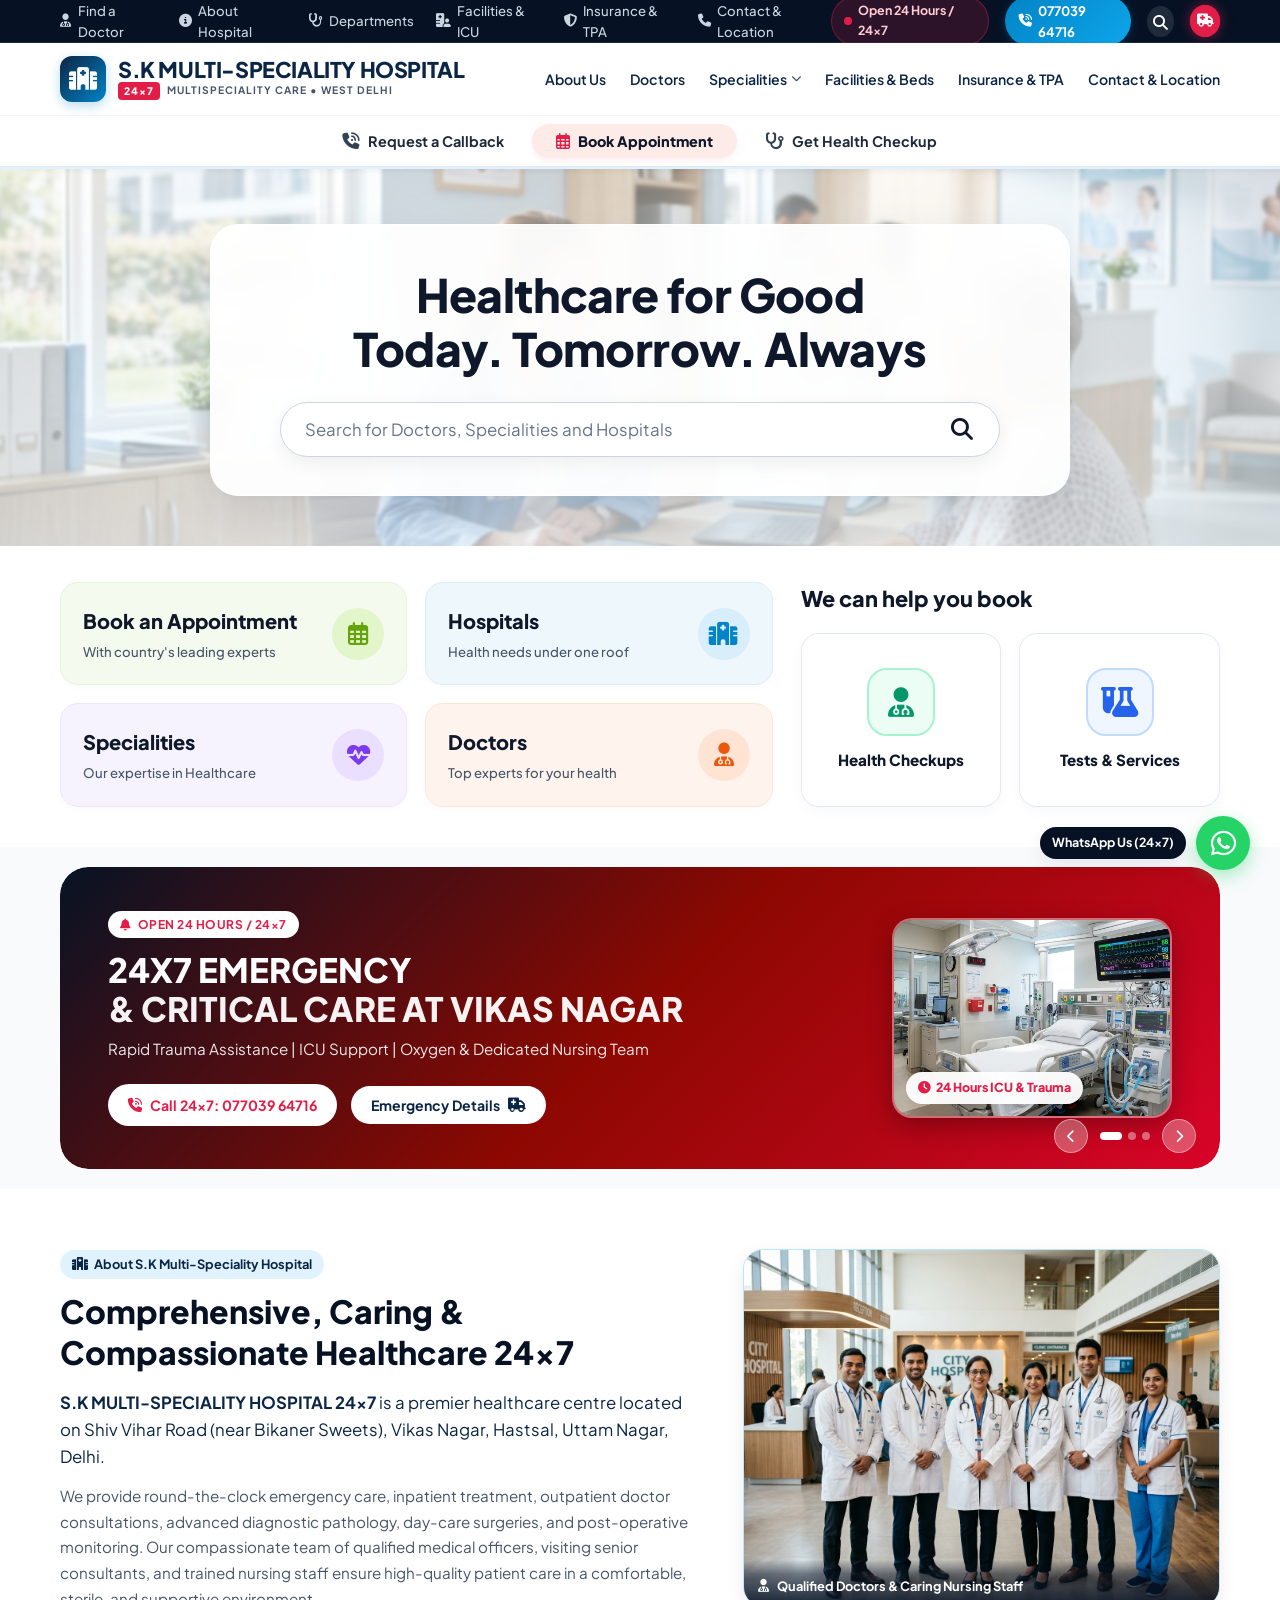
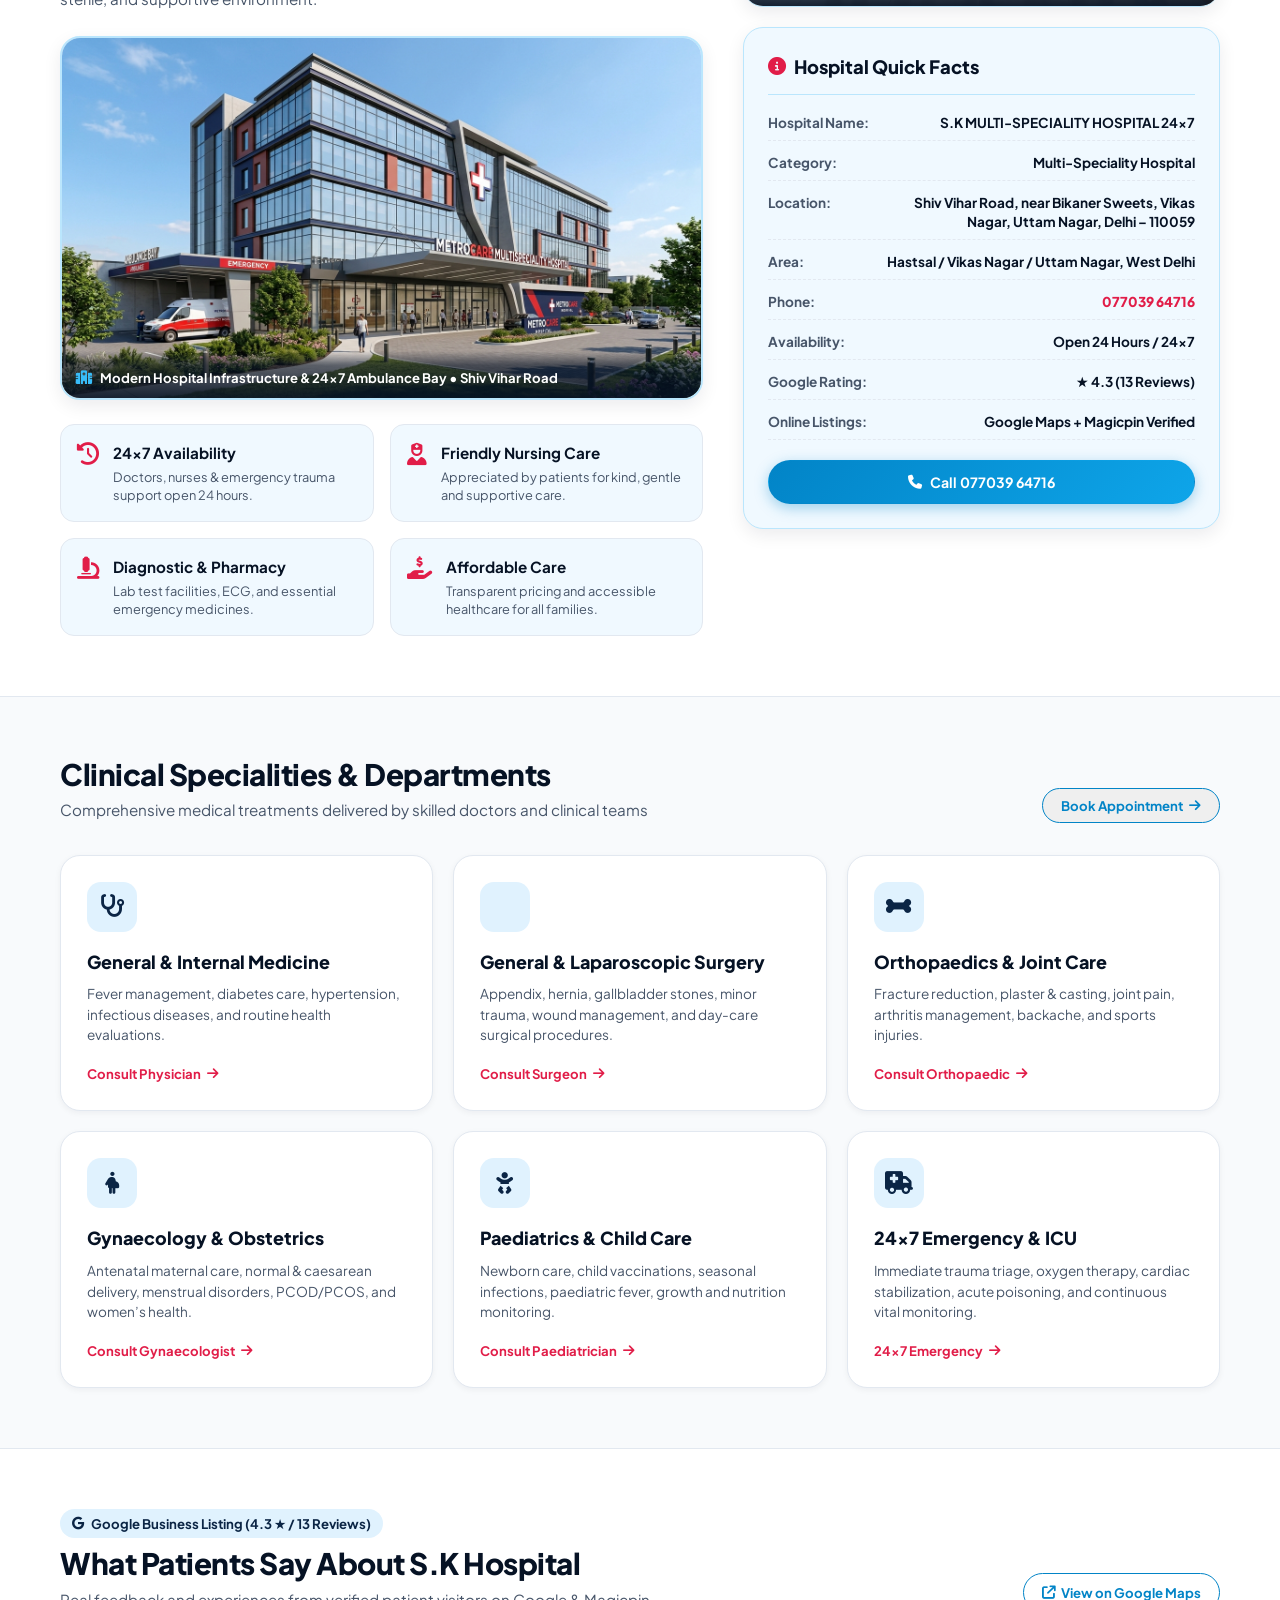
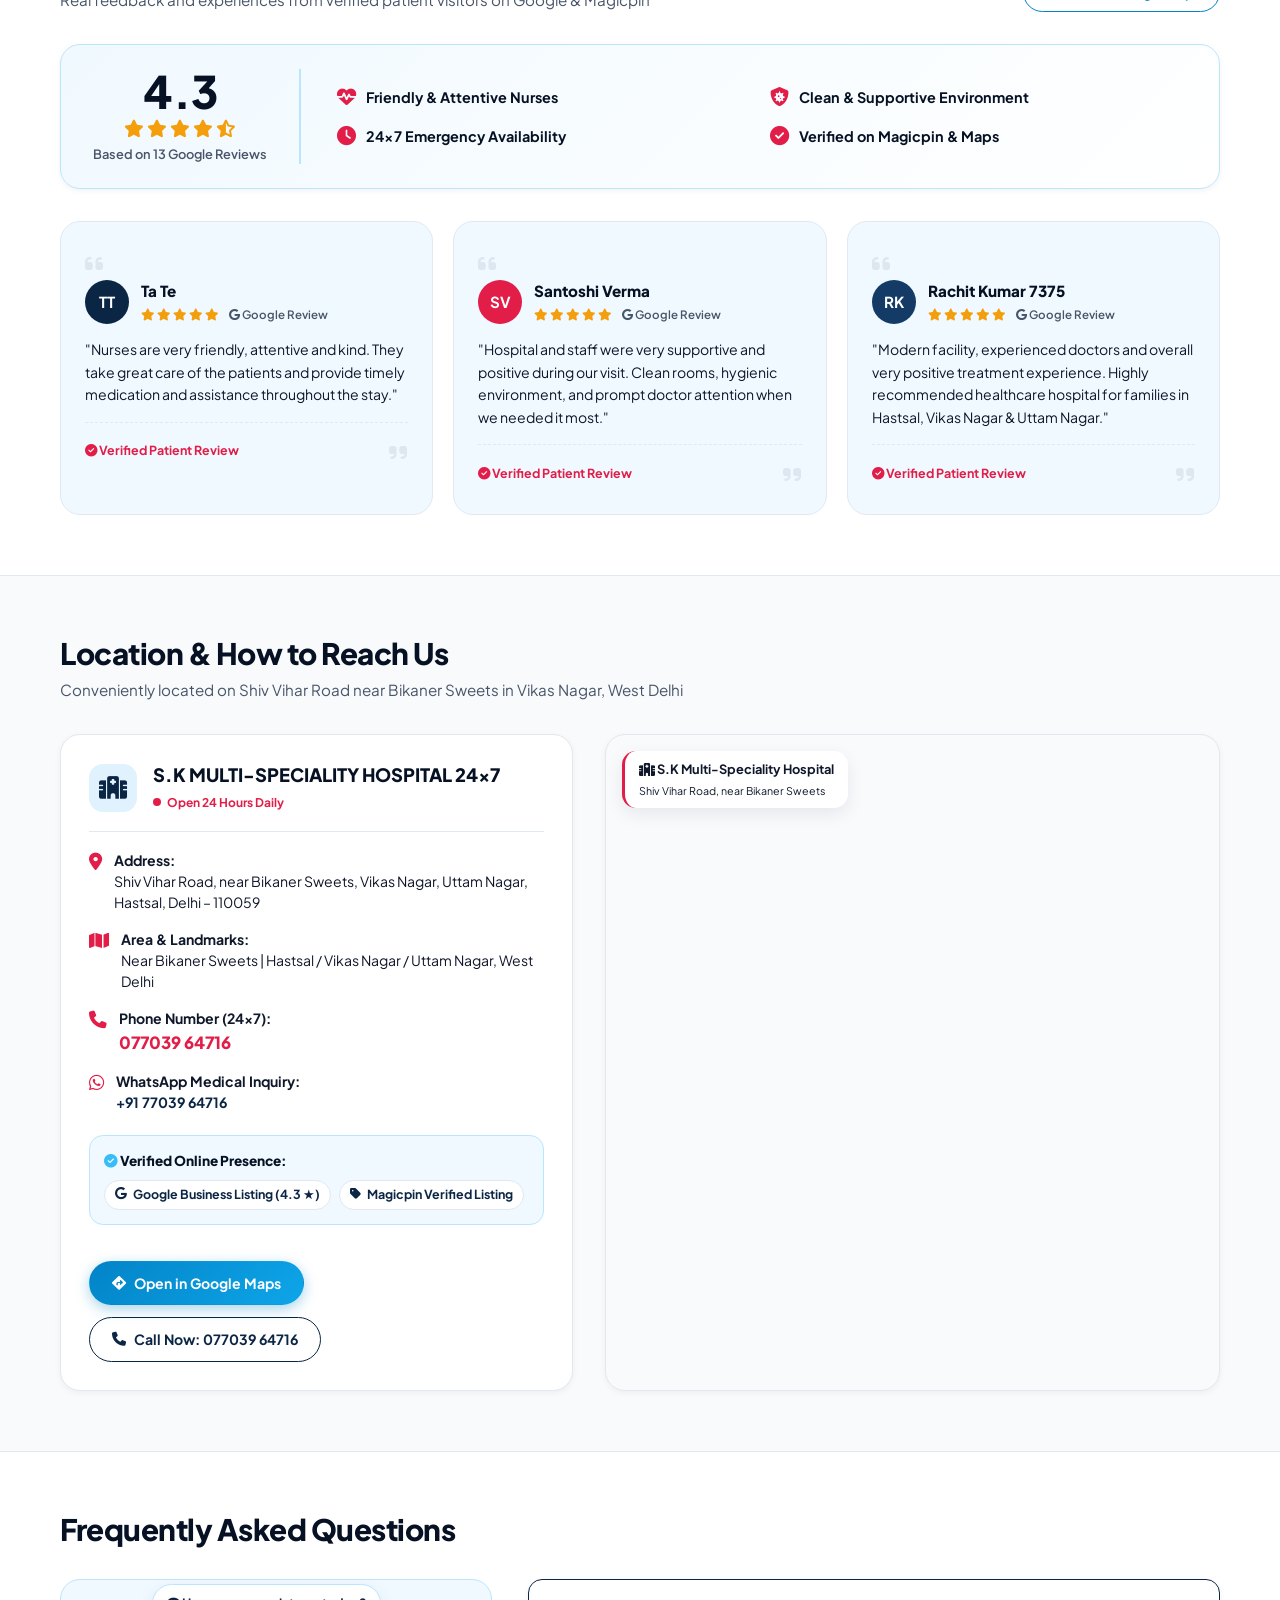
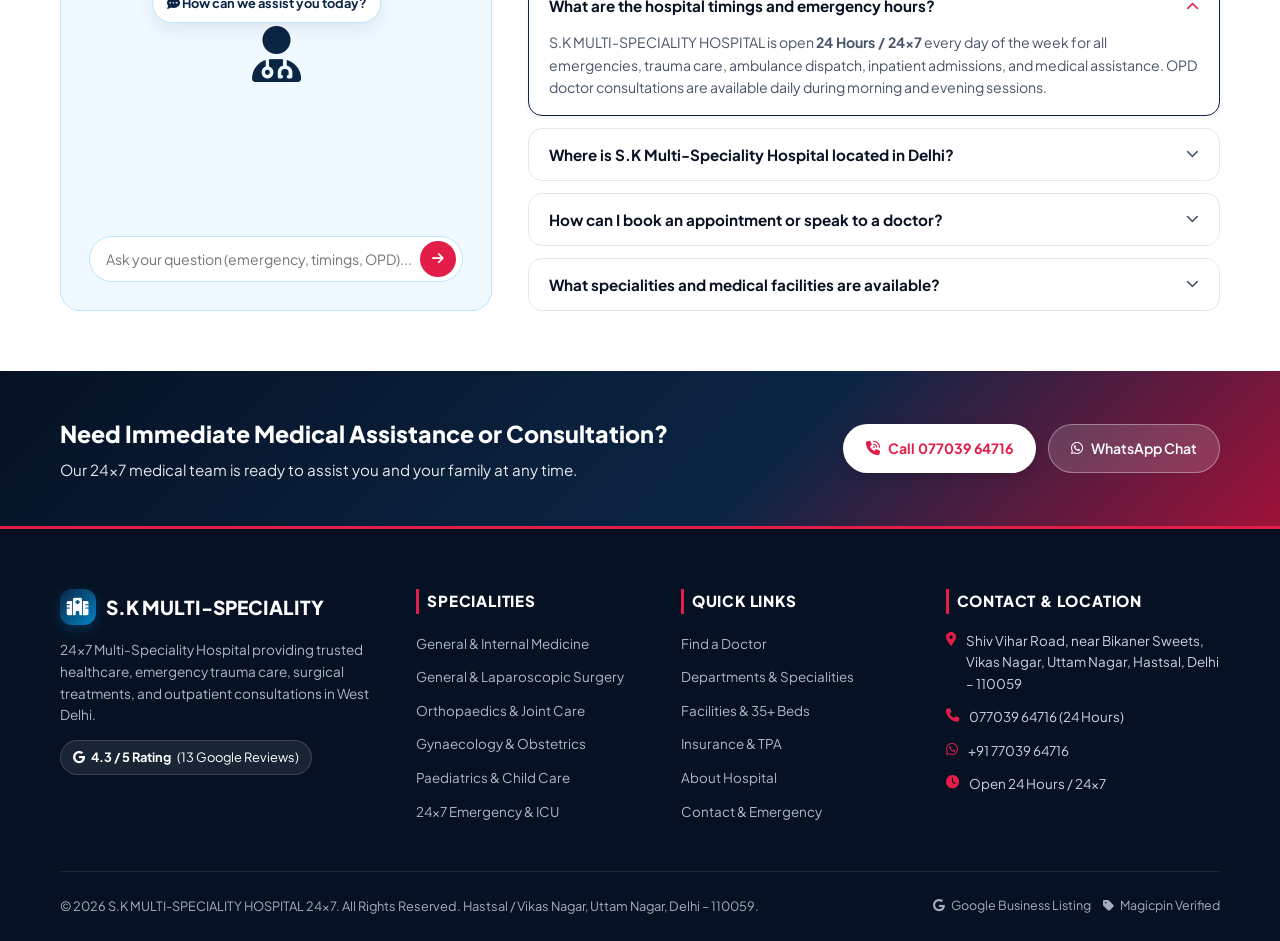
==== index.html @ 8e46a075 "update" ====
<!DOCTYPE html>
<html lang="en">
<head>
  <meta charset="UTF-8">
  <meta name="viewport" content="width=device-width, initial-scale=1.0">
  <title>S.K MULTI-SPECIALITY HOSPITAL 24×7 | Vikas Nagar, Uttam Nagar, Delhi</title>
  <meta name="description" content="S.K MULTI-SPECIALITY HOSPITAL 24×7 - Open 24 Hours. Shiv Vihar Road, near Bikaner Sweets, Vikas Nagar, Uttam Nagar, Hastsal, Delhi. Call 077039 64716 for 24x7 Emergency, ICU, OPD & Inpatient Care.">
  
  <!-- Google Fonts -->
  <link rel="preconnect" href="https://fonts.googleapis.com">
  <link rel="preconnect" href="https://fonts.gstatic.com" crossorigin>
  <link href="https://fonts.googleapis.com/css2?family=Plus+Jakarta+Sans:wght@400;500;600;700;800&family=Inter:wght@400;500;600;700&display=swap" rel="stylesheet">
  
  <!-- FontAwesome Icons -->
  <link rel="stylesheet" href="https://cdnjs.cloudflare.com/ajax/libs/font-awesome/6.5.1/css/all.min.css">
  
  <link rel="stylesheet" href="style.css">
</head>
<body>

  <!-- Top Utility Bar (Desktop) -->
  <div class="top-bar">
    <div class="container top-bar-inner">
      <div class="top-nav-links">
        <a href="doctors.html"><i class="fa-solid fa-user-doctor"></i> Find a Doctor</a>
        <a href="about.html"><i class="fa-solid fa-circle-info"></i> About Hospital</a>
        <a href="departments.html"><i class="fa-solid fa-stethoscope"></i> Departments</a>
        <a href="facilities.html"><i class="fa-solid fa-hospital-user"></i> Facilities & ICU</a>
        <a href="insurance-packages.html"><i class="fa-solid fa-shield-halved"></i> Insurance & TPA</a>
        <a href="contact.html"><i class="fa-solid fa-phone"></i> Contact & Location</a>
      </div>
      <div class="top-right-actions">
        <!-- 24x7 Status Indicator -->
        <div class="top-badge-247">
          <span class="pulse-dot"></span> Open 24 Hours / 24×7
        </div>

        <!-- Phone Direct -->
        <a href="tel:07703964716" class="top-phone-link">
          <i class="fa-solid fa-phone-volume"></i> 077039 64716
        </a>
        
        <!-- Search Trigger -->
        <button class="top-icon-btn" onclick="focusMainSearch()" aria-label="Search" title="Search doctors and services">
          <i class="fa-solid fa-magnifying-glass"></i>
        </button>
        
        <!-- Emergency SOS Icon Button -->
        <button class="emergency-sos-btn" onclick="openEmergencyModal()" title="24x7 Emergency Services">
          <i class="fa-solid fa-truck-medical"></i>
          <span class="sos-pulse"></span>
        </button>
      </div>
    </div>
  </div>

  <!-- Main Navigation Header -->
  <header class="main-header" id="mainHeader">
    <div class="container header-container">
      <!-- Brand Logo -->
      <a href="#" class="brand-logo">
        <div class="logo-symbol">
          <i class="fa-solid fa-hospital"></i>
        </div>
        <div class="logo-text">
          <span class="logo-name">S.K MULTI-SPECIALITY HOSPITAL</span>
          <span class="logo-sub"><span class="badge-247-inline">24×7</span> MULTISPECIALITY CARE • WEST DELHI</span>
        </div>
      </a>

      <!-- Mobile Header Quick Tools -->
      <div class="mobile-header-tools">
        <a href="tel:07703964716" class="mobile-call-btn" aria-label="Call Hospital">
          <i class="fa-solid fa-phone"></i>
        </a>
        <button class="mobile-sos-btn" onclick="openEmergencyModal()" aria-label="Emergency">
          <i class="fa-solid fa-truck-medical"></i>
        </button>
        <button class="hamburger-menu" id="hamburgerBtn" onclick="toggleMobileMenu()" aria-label="Toggle menu">
          <span></span>
          <span></span>
          <span></span>
        </button>
      </div>

      <!-- Desktop Nav Menu -->
      <nav class="desktop-nav" id="desktopNav">
        <ul class="nav-list">
          <li><a href="about.html">About Us</a></li>
          <li><a href="doctors.html">Doctors</a></li>
          <li class="has-dropdown">
            <a href="departments.html">Specialities <i class="fa-solid fa-chevron-down nav-arrow"></i></a>
            <div class="nav-dropdown mega-menu">
              <div class="mega-column">
                <h4>Core Medical Specialities</h4>
                <a href="departments.html#general-medicine"><i class="fa-solid fa-user-doctor text-navy"></i> General & Internal Medicine</a>
                <a href="departments.html#surgery"><i class="fa-solid fa-scalpel text-red"></i> General & Laparoscopic Surgery</a>
                <a href="departments.html#ortho"><i class="fa-solid fa-bone text-navy"></i> Orthopaedics & Trauma Care</a>
                <a href="departments.html#gynae"><i class="fa-solid fa-person-pregnant text-red"></i> Gynaecology & Obstetrics</a>
              </div>
              <div class="mega-column">
                <h4>Emergency & Hospital Care</h4>
                <a href="departments.html#emergency-icu"><i class="fa-solid fa-truck-medical text-red"></i> 24x7 Emergency & ICU Care</a>
                <a href="departments.html#paediatrics"><i class="fa-solid fa-baby text-navy"></i> Paediatrics & Child Care</a>
                <a href="facilities.html#diagnostics"><i class="fa-solid fa-microscope text-teal"></i> Pathology & Diagnostics</a>
                <a href="facilities.html#beds"><i class="fa-solid fa-hospital text-navy"></i> 35+ Inpatient Beds & OT</a>
              </div>
            </div>
          </li>
          <li><a href="facilities.html">Facilities & Beds</a></li>
          <li><a href="insurance-packages.html">Insurance & TPA</a></li>
          <li><a href="contact.html">Contact & Location</a></li>
        </ul>
      </nav>
    </div>

    <!-- Fortis-style Clean Header Action Sub-Strip -->
    <div class="fortis-action-substrip">
      <div class="container fortis-substrip-inner">
        <button class="substrip-action-link" onclick="openCallbackModal()">
          <i class="fa-solid fa-phone-volume"></i> Request a Callback
        </button>
        <button class="substrip-pill-btn" onclick="openBookingModal()">
          <i class="fa-regular fa-calendar-days"></i> Book Appointment
        </button>
        <button class="substrip-action-link" onclick="openHealthCheckModal()">
          <i class="fa-solid fa-stethoscope"></i> Get Health Checkup
        </button>
      </div>
    </div>
  </header>

  <!-- Mobile Drawer Menu -->
  <div class="mobile-drawer" id="mobileDrawer">
    <div class="mobile-drawer-header">
      <div class="drawer-logo">
        <span class="logo-name">S.K MULTI-SPECIALITY</span>
        <span class="badge-247-inline">24×7</span>
      </div>
      <button class="close-drawer-btn" onclick="toggleMobileMenu()">&times;</button>
    </div>
    <div class="mobile-drawer-body">
      <div class="drawer-actions">
        <a href="tel:07703964716" class="btn btn-emergency-red btn-block">
          <i class="fa-solid fa-phone-volume"></i> Emergency: 077039 64716
        </a>
        <button class="btn btn-navy btn-block" onclick="openBookingModal(); toggleMobileMenu();">
          <i class="fa-regular fa-calendar-check"></i> Book Doctor Appointment
        </button>
      </div>

      <div class="mobile-verified-strip">
        <span class="m-badge-g"><i class="fa-brands fa-google text-red"></i> 4.3/5 Rating (13 Reviews)</span>
        <span class="m-badge-mp"><i class="fa-solid fa-circle-check text-red"></i> Magicpin Verified</span>
      </div>

      <ul class="mobile-nav-list">
        <li><a href="about.html" onclick="toggleMobileMenu()"><i class="fa-solid fa-hospital text-navy"></i> About S.K Hospital</a></li>
        <li><a href="doctors.html" onclick="toggleMobileMenu()"><i class="fa-solid fa-user-doctor text-teal"></i> Specialist Doctors</a></li>
        <li><a href="departments.html" onclick="toggleMobileMenu()"><i class="fa-solid fa-stethoscope text-red"></i> Specialities & Treatments</a></li>
        <li><a href="facilities.html" onclick="toggleMobileMenu()"><i class="fa-solid fa-hospital-user text-navy"></i> Facilities, ICU & Beds</a></li>
        <li><a href="insurance-packages.html" onclick="toggleMobileMenu()"><i class="fa-solid fa-shield-halved text-teal"></i> Insurance & TPA</a></li>
        <li><a href="contact.html" onclick="toggleMobileMenu()"><i class="fa-solid fa-location-dot text-red"></i> Contact & Location</a></li>
      </ul>
      <div class="drawer-address-footer">
        <p><i class="fa-solid fa-location-dot text-red"></i> Shiv Vihar Road, near Bikaner Sweets, Vikas Nagar, Uttam Nagar, Hastsal, Delhi – 110059</p>
      </div>
    </div>
  </div>

  <main>
    <!-- Fortis-style Clean Hero Section -->
    <section class="fortis-clean-hero">
      <div class="fortis-hero-bg-media"></div>
      <div class="container fortis-hero-wrapper">
        <div class="fortis-hero-box">
          <h1 class="fortis-hero-title">
            Healthcare for Good<br>Today. Tomorrow. Always
          </h1>

          <!-- Clean Rounded Search Bar -->
          <div class="fortis-search-container" id="heroSearchWrapper">
            <div class="fortis-search-bar">
              <input 
                type="text" 
                id="mainSearchInput" 
                placeholder="Search for Doctors, Specialities and Hospitals" 
                autocomplete="off"
                oninput="handleSearchInput(this.value)"
                onfocus="showSearchSuggestions()"
              >
              <button class="clear-search-btn" id="clearSearchBtn" onclick="clearSearch()" style="display:none;">&times;</button>
              <button class="fortis-search-icon-btn" onclick="executeSearch()" aria-label="Search">
                <i class="fa-solid fa-magnifying-glass"></i>
              </button>
            </div>

            <!-- Autocomplete / Search Results Dropdown -->
            <div class="search-dropdown-results" id="searchResultsDropdown">
              <div class="search-category-pills">
                <span class="cat-pill active" onclick="filterSearchCategory('all')">All</span>
                <span class="cat-pill" onclick="filterSearchCategory('speciality')">Specialities</span>
                <span class="cat-pill" onclick="filterSearchCategory('doctor')">Doctors</span>
                <span class="cat-pill" onclick="filterSearchCategory('service')">24x7 Services</span>
              </div>
              <div class="search-results-list" id="searchResultsList"></div>
            </div>
          </div>
        </div>
      </div>
    </section>

    <!-- Fortis-style Quick Service Cards Hub -->
    <section class="fortis-services-hub" id="servicesHub">
      <div class="container">
        <div class="fortis-hub-main-grid">
          
          <!-- Left: 4 Pastel Colored Cards (2x2 Grid) -->
          <div class="fortis-pastel-cards-grid">
            
            <!-- 1. Book an Appointment (Lime/Green Pastel) -->
            <div class="f-pastel-card card-pastel-green" onclick="openBookingModal()">
              <div class="f-card-content">
                <h3>Book an Appointment</h3>
                <p>With country's leading experts</p>
              </div>
              <div class="f-card-icon-badge badge-lime">
                <i class="fa-regular fa-calendar-days"></i>
              </div>
            </div>

            <!-- 2. Hospitals (Soft Blue Pastel) -->
            <div class="f-pastel-card card-pastel-blue" onclick="scrollToSection('location-section')">
              <div class="f-card-content">
                <h3>Hospitals</h3>
                <p>Health needs under one roof</p>
              </div>
              <div class="f-card-icon-badge badge-blue">
                <i class="fa-solid fa-hospital"></i>
              </div>
            </div>

            <!-- 3. Specialities (Lavender Pastel) -->
            <div class="f-pastel-card card-pastel-purple" onclick="scrollToSection('specialities')">
              <div class="f-card-content">
                <h3>Specialities</h3>
                <p>Our expertise in Healthcare</p>
              </div>
              <div class="f-card-icon-badge badge-purple">
                <i class="fa-solid fa-heart-pulse"></i>
              </div>
            </div>

            <!-- 4. Doctors (Soft Peach Pastel) -->
            <div class="f-pastel-card card-pastel-peach" onclick="window.location.href='doctors.html'">
              <div class="f-card-content">
                <h3>Doctors</h3>
                <p>Top experts for your health</p>
              </div>
              <div class="f-card-icon-badge badge-peach">
                <i class="fa-solid fa-user-doctor"></i>
              </div>
            </div>

          </div>

          <!-- Right: "We can help you book" Box -->
          <div class="fortis-help-book-container">
            <h3 class="help-book-heading">We can help you book</h3>
            <div class="help-book-cards-grid">
              
              <!-- Card 1: Health Checkups -->
              <div class="white-action-card" onclick="openHealthCheckModal()">
                <div class="w-card-illus-box">
                  <div class="illus-icon-round doc-illus-icon">
                    <i class="fa-solid fa-user-doctor"></i>
                  </div>
                </div>
                <h4>Health Checkups</h4>
              </div>

              <!-- Card 2: Tests & Services -->
              <div class="white-action-card" onclick="openTestBookingModal()">
                <div class="w-card-illus-box">
                  <div class="illus-icon-round lab-illus-icon">
                    <i class="fa-solid fa-flask-vial"></i>
                  </div>
                </div>
                <h4>Tests & Services</h4>
              </div>

            </div>
          </div>

        </div>
      </div>
    </section>

    <!-- Promotional Emergency & Speciality Carousel -->
    <section class="promo-carousel-section">
      <div class="container">
        <div class="carousel-container" id="promoCarousel">
          <div class="carousel-track" id="promoTrack">
            
            <!-- Banner 1: 24x7 Emergency Care -->
            <div class="carousel-slide promo-slide slide-emergency">
              <div class="slide-content">
                <div class="slide-tag emergency-tag"><i class="fa-solid fa-bell"></i> OPEN 24 HOURS / 24×7</div>
                <h2 class="slide-title">24X7 EMERGENCY<br><span>& CRITICAL CARE AT VIKAS NAGAR</span></h2>
                <p class="slide-sub">Rapid Trauma Assistance | ICU Support | Oxygen & Dedicated Nursing Team</p>
                <div class="slide-cta">
                  <a href="tel:07703964716" class="slide-btn btn-red-emergency">
                    <i class="fa-solid fa-phone-volume"></i> Call 24x7: 077039 64716
                  </a>
                  <button class="slide-btn btn-white" onclick="openEmergencyModal()">
                    Emergency Details <i class="fa-solid fa-truck-medical"></i>
                  </button>
                </div>
              </div>
              <div class="slide-visual emergency-visual has-image">
                <img src="images/emergency_icu.jpg" alt="24x7 Critical Care ICU & Emergency at S.K Multi-Speciality Hospital" class="slide-feature-img" loading="lazy">
                <div class="ambulance-badge"><i class="fa-solid fa-clock"></i> 24 Hours ICU & Trauma</div>
              </div>
            </div>

            <!-- Banner 2: Multi-Speciality OPD & Inpatient -->
            <div class="carousel-slide promo-slide slide-lung">
              <div class="slide-content">
                <div class="slide-tag"><i class="fa-solid fa-stethoscope"></i> MULTI-SPECIALITY OPD</div>
                <h2 class="slide-title">EXPERT DOCTOR<br><span>CONSULTATIONS & TREATMENT</span></h2>
                <p class="slide-sub">General Medicine | Orthopaedics | Laparoscopic Surgery | Gynaecology & Child Care</p>
                <div class="slide-cta">
                  <button class="slide-btn btn-white" onclick="openBookingModal()">
                    <i class="fa-regular fa-calendar-check"></i> Book Consultation
                  </button>
                  <a href="https://wa.me/917703964716?text=Hello%20SK%20Multi-Speciality%20Hospital,%20I%20would%20like%20to%20inquire%20about%20OPD%20timings." target="_blank" class="slide-btn btn-transp">
                    <i class="fa-brands fa-whatsapp"></i> Chat on WhatsApp
                  </a>
                </div>
              </div>
              <div class="slide-visual lung-visual">
                <div class="visual-badge"><i class="fa-solid fa-user-doctor"></i> Experienced Specialists</div>
              </div>
            </div>

            <!-- Banner 3: Convenient Location in Uttam Nagar / Hastsal -->
            <div class="carousel-slide promo-slide slide-ortho">
              <div class="slide-content">
                <div class="slide-tag"><i class="fa-solid fa-location-dot"></i> PRIME LOCATION</div>
                <h2 class="slide-title">EASY ACCESS ON<br><span>SHIV VIHAR ROAD, VIKAS NAGAR</span></h2>
                <p class="slide-sub">Located near Bikaner Sweets, serving Hastsal, Vikas Nagar & Uttam Nagar community.</p>
                <div class="slide-cta">
                  <button class="slide-btn btn-white" onclick="scrollToSection('location-section')">
                    <i class="fa-solid fa-diamond-turn-right"></i> View Map & Directions
                  </button>
                  <a href="tel:07703964716" class="slide-btn btn-transp">
                    <i class="fa-solid fa-phone"></i> Call 077039 64716
                  </a>
                </div>
              </div>
              <div class="slide-visual ortho-visual">
                <div class="visual-badge"><i class="fa-solid fa-shield-halved"></i> West Delhi Healthcare</div>
              </div>
            </div>

          </div>

          <!-- Carousel Controls -->
          <div class="carousel-nav-buttons">
            <button class="c-prev" onclick="prevSlide('promoTrack')" aria-label="Previous banner"><i class="fa-solid fa-chevron-left"></i></button>
            <div class="c-dots" id="promoDots"></div>
            <button class="c-next" onclick="nextSlide('promoTrack')" aria-label="Next banner"><i class="fa-solid fa-chevron-right"></i></button>
          </div>
        </div>
      </div>
    </section>

    <!-- About Hospital Section -->
    <section class="about-hospital-section" id="about-us">
      <div class="container">
        <div class="about-grid">
          <div class="about-text-col">
            <div class="section-tag"><i class="fa-solid fa-hospital text-red"></i> About S.K Multi-Speciality Hospital</div>
            <h2 class="about-heading">Comprehensive, Caring & Compassionate Healthcare 24×7</h2>
            <p class="about-lead">
              <strong>S.K MULTI-SPECIALITY HOSPITAL 24×7</strong> is a premier healthcare centre located on Shiv Vihar Road (near Bikaner Sweets), Vikas Nagar, Hastsal, Uttam Nagar, Delhi.
            </p>
            <p class="about-desc">
              We provide round-the-clock emergency care, inpatient treatment, outpatient doctor consultations, advanced diagnostic pathology, day-care surgeries, and post-operative monitoring. Our compassionate team of qualified medical officers, visiting senior consultants, and trained nursing staff ensure high-quality patient care in a comfortable, sterile, and supportive environment.
            </p>

            <!-- Building Infrastructure Card -->
            <div class="about-infrastructure-card">
              <div class="about-building-img-wrap">
                <img src="images/hero_hospital.jpg" alt="S.K Multi-Speciality Hospital Infrastructure & Emergency Bay" class="about-building-img" loading="lazy">
                <div class="infrastructure-badge">
                  <i class="fa-solid fa-hospital text-teal"></i>
                  <span>Modern Hospital Infrastructure & 24x7 Ambulance Bay • Shiv Vihar Road</span>
                </div>
              </div>
            </div>

            <div class="about-highlights-grid">
              <div class="highlight-item">
                <i class="fa-solid fa-clock-rotate-left"></i>
                <div>
                  <h4>24×7 Availability</h4>
                  <p>Doctors, nurses & emergency trauma support open 24 hours.</p>
                </div>
              </div>
              <div class="highlight-item">
                <i class="fa-solid fa-user-nurse"></i>
                <div>
                  <h4>Friendly Nursing Care</h4>
                  <p>Appreciated by patients for kind, gentle and supportive care.</p>
                </div>
              </div>
              <div class="highlight-item">
                <i class="fa-solid fa-microscope"></i>
                <div>
                  <h4>Diagnostic & Pharmacy</h4>
                  <p>Lab test facilities, ECG, and essential emergency medicines.</p>
                </div>
              </div>
              <div class="highlight-item">
                <i class="fa-solid fa-hand-holding-dollar"></i>
                <div>
                  <h4>Affordable Care</h4>
                  <p>Transparent pricing and accessible healthcare for all families.</p>
                </div>
              </div>
            </div>
          </div>

          <div class="about-sidebar-card">
            <!-- Doctor Team Photo Card -->
            <div class="about-doctor-card">
              <div class="about-doctor-img-wrap">
                <img src="images/doctor_team.jpg" alt="Expert Medical Team and Doctors at S.K Multi-Speciality Hospital" class="about-team-photo" loading="lazy">
                <div class="doctor-photo-badge">
                  <i class="fa-solid fa-user-doctor text-red"></i>
                  <span>Qualified Doctors & Caring Nursing Staff</span>
                </div>
              </div>
            </div>

            <div class="quick-overview-box">
              <h3><i class="fa-solid fa-circle-info"></i> Hospital Quick Facts</h3>
              <ul class="fact-list">
                <li>
                  <span class="fact-label">Hospital Name:</span>
                  <span class="fact-value">S.K MULTI-SPECIALITY HOSPITAL 24×7</span>
                </li>
                <li>
                  <span class="fact-label">Category:</span>
                  <span class="fact-value">Multi-Speciality Hospital</span>
                </li>
                <li>
                  <span class="fact-label">Location:</span>
                  <span class="fact-value">Shiv Vihar Road, near Bikaner Sweets, Vikas Nagar, Uttam Nagar, Delhi – 110059</span>
                </li>
                <li>
                  <span class="fact-label">Area:</span>
                  <span class="fact-value">Hastsal / Vikas Nagar / Uttam Nagar, West Delhi</span>
                </li>
                <li>
                  <span class="fact-label">Phone:</span>
                  <span class="fact-value"><a href="tel:07703964716">077039 64716</a></span>
                </li>
                <li>
                  <span class="fact-label">Availability:</span>
                  <span class="fact-value text-red font-bold">Open 24 Hours / 24×7</span>
                </li>
                <li>
                  <span class="fact-label">Google Rating:</span>
                  <span class="fact-value"><span class="star-gold">★ 4.3</span> (13 Reviews)</span>
                </li>
                <li>
                  <span class="fact-label">Online Listings:</span>
                  <span class="fact-value">Google Maps + Magicpin Verified</span>
                </li>
              </ul>
              <div class="card-action-btn-wrap">
                <a href="tel:07703964716" class="btn btn-primary btn-block">
                  <i class="fa-solid fa-phone"></i> Call 077039 64716
                </a>
              </div>
            </div>
          </div>
        </div>
      </div>
    </section>

    <!-- Multi-Specialities Overview Section -->
    <section class="specialities-overview-section" id="specialities">
      <div class="container">
        <div class="section-header">
          <div class="sec-title-wrap">
            <h2 class="section-title">Clinical Specialities & Departments</h2>
            <p class="section-subtitle">Comprehensive medical treatments delivered by skilled doctors and clinical teams</p>
          </div>
          <button class="btn-outline-pill" onclick="openBookingModal()">Book Appointment <i class="fa-solid fa-arrow-right"></i></button>
        </div>

        <div class="centres-grid">
          <!-- General Medicine -->
          <div class="centre-card" onclick="openBookingModal('General Medicine')">
            <div class="centre-icon"><i class="fa-solid fa-stethoscope"></i></div>
            <h3>General & Internal Medicine</h3>
            <p>Fever management, diabetes care, hypertension, infectious diseases, and routine health evaluations.</p>
            <span class="learn-link">Consult Physician <i class="fa-solid fa-arrow-right"></i></span>
          </div>

          <!-- General & Laparoscopic Surgery -->
          <div class="centre-card" onclick="openBookingModal('General Surgery')">
            <div class="centre-icon"><i class="fa-solid fa-scalpel"></i></div>
            <h3>General & Laparoscopic Surgery</h3>
            <p>Appendix, hernia, gallbladder stones, minor trauma, wound management, and day-care surgical procedures.</p>
            <span class="learn-link">Consult Surgeon <i class="fa-solid fa-arrow-right"></i></span>
          </div>

          <!-- Orthopaedics & Fracture Care -->
          <div class="centre-card" onclick="openBookingModal('Orthopaedics')">
            <div class="centre-icon"><i class="fa-solid fa-bone"></i></div>
            <h3>Orthopaedics & Joint Care</h3>
            <p>Fracture reduction, plaster & casting, joint pain, arthritis management, backache, and sports injuries.</p>
            <span class="learn-link">Consult Orthopaedic <i class="fa-solid fa-arrow-right"></i></span>
          </div>

          <!-- Gynaecology & Obstetrics -->
          <div class="centre-card" onclick="openBookingModal('Gynaecology')">
            <div class="centre-icon"><i class="fa-solid fa-person-pregnant"></i></div>
            <h3>Gynaecology & Obstetrics</h3>
            <p>Antenatal maternal care, normal & caesarean delivery, menstrual disorders, PCOD/PCOS, and women’s health.</p>
            <span class="learn-link">Consult Gynaecologist <i class="fa-solid fa-arrow-right"></i></span>
          </div>

          <!-- Paediatrics & Child Health -->
          <div class="centre-card" onclick="openBookingModal('Paediatrics')">
            <div class="centre-icon"><i class="fa-solid fa-baby"></i></div>
            <h3>Paediatrics & Child Care</h3>
            <p>Newborn care, child vaccinations, seasonal infections, paediatric fever, growth and nutrition monitoring.</p>
            <span class="learn-link">Consult Paediatrician <i class="fa-solid fa-arrow-right"></i></span>
          </div>

          <!-- 24x7 Emergency & Critical Care -->
          <div class="centre-card" onclick="openEmergencyModal()">
            <div class="centre-icon"><i class="fa-solid fa-truck-medical text-red"></i></div>
            <h3>24×7 Emergency & ICU</h3>
            <p>Immediate trauma triage, oxygen therapy, cardiac stabilization, acute poisoning, and continuous vital monitoring.</p>
            <span class="learn-link text-red">24x7 Emergency <i class="fa-solid fa-arrow-right"></i></span>
          </div>
        </div>
      </div>
    </section>

    <!-- Verified Patient Reviews (Google & Magicpin) Section -->
    <section class="patient-stories-section" id="google-reviews">
      <div class="container">
        <div class="section-header">
          <div class="sec-title-wrap">
            <div class="google-badge-pill">
              <i class="fa-brands fa-google text-red"></i> Google Business Listing (4.3 ★ / 13 Reviews)
            </div>
            <h2 class="section-title">What Patients Say About S.K Hospital</h2>
            <p class="section-subtitle">Real feedback and experiences from verified patient visitors on Google & Magicpin</p>
          </div>
          <a href="https://maps.google.com" target="_blank" class="btn-outline-pill">
            <i class="fa-solid fa-arrow-up-right-from-square"></i> View on Google Maps
          </a>
        </div>

        <!-- Rating Summary Box -->
        <div class="google-rating-card">
          <div class="rating-large-score">
            <span class="score-number">4.3</span>
            <div class="score-stars">
              <i class="fa-solid fa-star"></i>
              <i class="fa-solid fa-star"></i>
              <i class="fa-solid fa-star"></i>
              <i class="fa-solid fa-star"></i>
              <i class="fa-solid fa-star-half-stroke"></i>
            </div>
            <span class="score-total">Based on 13 Google Reviews</span>
          </div>
          <div class="rating-features">
            <div class="rf-item">
              <i class="fa-solid fa-heart-pulse"></i>
              <span>Friendly & Attentive Nurses</span>
            </div>
            <div class="rf-item">
              <i class="fa-solid fa-shield-virus"></i>
              <span>Clean & Supportive Environment</span>
            </div>
            <div class="rf-item">
              <i class="fa-solid fa-clock"></i>
              <span>24×7 Emergency Availability</span>
            </div>
            <div class="rf-item">
              <i class="fa-solid fa-circle-check"></i>
              <span>Verified on Magicpin & Maps</span>
            </div>
          </div>
        </div>

        <!-- Testimonial Cards Grid -->
        <div class="cards-grid stories-grid">
          
          <!-- Review 1: Ta Te -->
          <div class="testimonial-card">
            <div class="quote-watermark top-quote"><i class="fa-solid fa-quote-left"></i></div>
            <div class="reviewer-header">
              <div class="reviewer-avatar avatar-t">TT</div>
              <div class="reviewer-meta">
                <h4>Ta Te</h4>
                <div class="review-stars">
                  <i class="fa-solid fa-star"></i>
                  <i class="fa-solid fa-star"></i>
                  <i class="fa-solid fa-star"></i>
                  <i class="fa-solid fa-star"></i>
                  <i class="fa-solid fa-star"></i>
                  <span class="review-source"><i class="fa-brands fa-google text-red"></i> Google Review</span>
                </div>
              </div>
            </div>
            <div class="testimonial-body">
              <p class="patient-quote">
                "Nurses are very friendly, attentive and kind. They take great care of the patients and provide timely medication and assistance throughout the stay."
              </p>
              <div class="testimonial-footer">
                <div class="hosp-tag"><i class="fa-solid fa-circle-check"></i> Verified Patient Review</div>
                <div class="quote-watermark bottom-quote"><i class="fa-solid fa-quote-right"></i></div>
              </div>
            </div>
          </div>

          <!-- Review 2: Santoshi Verma -->
          <div class="testimonial-card">
            <div class="quote-watermark top-quote"><i class="fa-solid fa-quote-left"></i></div>
            <div class="reviewer-header">
              <div class="reviewer-avatar avatar-s">SV</div>
              <div class="reviewer-meta">
                <h4>Santoshi Verma</h4>
                <div class="review-stars">
                  <i class="fa-solid fa-star"></i>
                  <i class="fa-solid fa-star"></i>
                  <i class="fa-solid fa-star"></i>
                  <i class="fa-solid fa-star"></i>
                  <i class="fa-solid fa-star"></i>
                  <span class="review-source"><i class="fa-brands fa-google text-red"></i> Google Review</span>
                </div>
              </div>
            </div>
            <div class="testimonial-body">
              <p class="patient-quote">
                "Hospital and staff were very supportive and positive during our visit. Clean rooms, hygienic environment, and prompt doctor attention when we needed it most."
              </p>
              <div class="testimonial-footer">
                <div class="hosp-tag"><i class="fa-solid fa-circle-check"></i> Verified Patient Review</div>
                <div class="quote-watermark bottom-quote"><i class="fa-solid fa-quote-right"></i></div>
              </div>
            </div>
          </div>

          <!-- Review 3: Rachit Kumar 7375 -->
          <div class="testimonial-card">
            <div class="quote-watermark top-quote"><i class="fa-solid fa-quote-left"></i></div>
            <div class="reviewer-header">
              <div class="reviewer-avatar avatar-r">RK</div>
              <div class="reviewer-meta">
                <h4>Rachit Kumar 7375</h4>
                <div class="review-stars">
                  <i class="fa-solid fa-star"></i>
                  <i class="fa-solid fa-star"></i>
                  <i class="fa-solid fa-star"></i>
                  <i class="fa-solid fa-star"></i>
                  <i class="fa-solid fa-star"></i>
                  <span class="review-source"><i class="fa-brands fa-google text-red"></i> Google Review</span>
                </div>
              </div>
            </div>
            <div class="testimonial-body">
              <p class="patient-quote">
                "Modern facility, experienced doctors and overall very positive treatment experience. Highly recommended healthcare hospital for families in Hastsal, Vikas Nagar & Uttam Nagar."
              </p>
              <div class="testimonial-footer">
                <div class="hosp-tag"><i class="fa-solid fa-circle-check"></i> Verified Patient Review</div>
                <div class="quote-watermark bottom-quote"><i class="fa-solid fa-quote-right"></i></div>
              </div>
            </div>
          </div>

        </div>
      </div>
    </section>

    <!-- Hospital Location, Map & Online Presence Section -->
    <section class="location-section" id="location-section">
      <div class="container">
        <div class="section-header">
          <div class="sec-title-wrap">
            <h2 class="section-title">Location & How to Reach Us</h2>
            <p class="section-subtitle">Conveniently located on Shiv Vihar Road near Bikaner Sweets in Vikas Nagar, West Delhi</p>
          </div>
        </div>

        <div class="location-layout">
          <!-- Left: Location Details Card -->
          <div class="location-detail-card">
            <div class="loc-card-header">
              <div class="loc-icon-bubble"><i class="fa-solid fa-hospital text-navy"></i></div>
              <div>
                <h3>S.K MULTI-SPECIALITY HOSPITAL 24×7</h3>
                <span class="loc-badge-open"><span class="pulse-dot"></span> Open 24 Hours Daily</span>
              </div>
            </div>

            <div class="loc-card-body">
              <div class="loc-row">
                <i class="fa-solid fa-location-dot loc-icon-pin"></i>
                <div>
                  <strong>Address:</strong>
                  <p>Shiv Vihar Road, near Bikaner Sweets, Vikas Nagar, Uttam Nagar, Hastsal, Delhi – 110059</p>
                </div>
              </div>

              <div class="loc-row">
                <i class="fa-solid fa-map loc-icon-pin"></i>
                <div>
                  <strong>Area & Landmarks:</strong>
                  <p>Near Bikaner Sweets | Hastsal / Vikas Nagar / Uttam Nagar, West Delhi</p>
                </div>
              </div>

              <div class="loc-row">
                <i class="fa-solid fa-phone loc-icon-pin"></i>
                <div>
                  <strong>Phone Number (24x7):</strong>
                  <p><a href="tel:07703964716" class="phone-link-bold">077039 64716</a></p>
                </div>
              </div>

              <div class="loc-row">
                <i class="fa-brands fa-whatsapp loc-icon-pin"></i>
                <div>
                  <strong>WhatsApp Medical Inquiry:</strong>
                  <p><a href="https://wa.me/917703964716" target="_blank" class="wa-link-bold">+91 77039 64716</a></p>
                </div>
              </div>

              <!-- Verified Listings Card -->
              <div class="online-presence-box">
                <h4><i class="fa-solid fa-circle-check text-teal"></i> Verified Online Presence:</h4>
                <div class="presence-badges">
                  <div class="p-badge">
                    <i class="fa-brands fa-google text-red"></i> Google Business Listing (4.3 ★)
                  </div>
                  <div class="p-badge">
                    <i class="fa-solid fa-tag text-red"></i> Magicpin Verified Listing
                  </div>
                </div>
              </div>

              <div class="loc-card-actions">
                <a href="https://maps.google.com/?q=Shiv+Vihar+Road+near+Bikaner+Sweets+Vikas+Nagar+Uttam+Nagar+Hastsal+Delhi+110059" target="_blank" class="btn btn-primary">
                  <i class="fa-solid fa-diamond-turn-right"></i> Open in Google Maps
                </a>
                <a href="tel:07703964716" class="btn btn-outline">
                  <i class="fa-solid fa-phone"></i> Call Now: 077039 64716
                </a>
              </div>
            </div>
          </div>

          <!-- Right: Visual Map Embed Simulation -->
          <div class="location-map-wrapper">
            <div class="map-container">
              <iframe 
                src="https://maps.google.com/maps?q=Shiv%20Vihar%20Road,%20Vikas%20Nagar,%20Uttam%20Nagar,%20Hastsal,%20Delhi%20110059&t=&z=15&ie=UTF8&iwloc=&output=embed" 
                width="100%" 
                height="100%" 
                style="border:0;" 
                allowfullscreen="" 
                loading="lazy" 
                referrerpolicy="no-referrer-when-downgrade"
                title="S.K MULTI-SPECIALITY HOSPITAL Location">
              </iframe>
              <div class="map-floating-overlay">
                <div class="map-tag">
                  <i class="fa-solid fa-hospital text-red"></i> <strong>S.K Multi-Speciality Hospital</strong><br>
                  <small>Shiv Vihar Road, near Bikaner Sweets</small>
                </div>
              </div>
            </div>
          </div>
        </div>
      </div>
    </section>

    <!-- FAQ & Query Section -->
    <section class="faq-section" id="faq">
      <div class="container">
        <h2 class="section-title text-center-mobile">Frequently Asked Questions</h2>
        
        <div class="faq-layout">
          <!-- Left Query / Image Column -->
          <div class="faq-query-card">
            <div class="faq-hero-img-box">
              <div class="faq-character-graphic">
                <i class="fa-solid fa-user-doctor"></i>
                <div class="floating-thought-bubble">
                  <i class="fa-solid fa-comment-dots text-red"></i> How can we assist you today?
                </div>
              </div>
            </div>
            <div class="faq-search-box">
              <input type="text" id="faqInput" placeholder="Ask your question (emergency, timings, OPD)..." onkeyup="handleFaqSearch(event)">
              <button class="faq-submit-btn" onclick="submitFaqQuery()" aria-label="Submit question">
                <i class="fa-solid fa-arrow-right"></i>
              </button>
            </div>
          </div>

          <!-- Right Accordion Group -->
          <div class="faq-accordion-group" id="faqAccordion">
            
            <!-- Accordion Item 1 -->
            <div class="accordion-item active" id="acc-about">
              <button class="accordion-header" onclick="toggleAccordion('acc-about')">
                <span>What are the hospital timings and emergency hours?</span>
                <i class="fa-solid fa-chevron-down acc-icon"></i>
              </button>
              <div class="accordion-content">
                <p>S.K MULTI-SPECIALITY HOSPITAL is open <strong>24 Hours / 24×7</strong> every day of the week for all emergencies, trauma care, ambulance dispatch, inpatient admissions, and medical assistance. OPD doctor consultations are available daily during morning and evening sessions.</p>
              </div>
            </div>

            <!-- Accordion Item 2 -->
            <div class="accordion-item" id="acc-services">
              <button class="accordion-header" onclick="toggleAccordion('acc-services')">
                <span>Where is S.K Multi-Speciality Hospital located in Delhi?</span>
                <i class="fa-solid fa-chevron-down acc-icon"></i>
              </button>
              <div class="accordion-content">
                <p>The hospital is located on <strong>Shiv Vihar Road, near Bikaner Sweets, Vikas Nagar, Uttam Nagar, Hastsal, Delhi – 110059</strong>. It is easily accessible from all parts of West Delhi including Hastsal, Vikas Nagar, Uttam Nagar, and Najafgarh Road.</p>
              </div>
            </div>

            <!-- Accordion Item 3 -->
            <div class="accordion-item" id="acc-compliance">
              <button class="accordion-header" onclick="toggleAccordion('acc-compliance')">
                <span>How can I book an appointment or speak to a doctor?</span>
                <i class="fa-solid fa-chevron-down acc-icon"></i>
              </button>
              <div class="accordion-content">
                <p>You can book an appointment directly through our online appointment button on this website, or call our 24x7 helpline number <strong>077039 64716</strong>. You can also send a message on WhatsApp at <strong>+91 77039 64716</strong> for quick assistance.</p>
              </div>
            </div>

            <!-- Accordion Item 4 -->
            <div class="accordion-item" id="acc-outcomes">
              <button class="accordion-header" onclick="toggleAccordion('acc-outcomes')">
                <span>What specialities and medical facilities are available?</span>
                <i class="fa-solid fa-chevron-down acc-icon"></i>
              </button>
              <div class="accordion-content">
                <p>We provide General & Internal Medicine, General & Laparoscopic Surgery, Orthopaedics & Fracture Care, Gynaecology & Obstetrics, Paediatrics, 24x7 Emergency Trauma & ICU support, Diagnostic Lab tests, ECG, and Day-care surgical procedures.</p>
              </div>
            </div>

          </div>
        </div>
      </div>
    </section>

    <!-- Contact Us Direct Bar -->
    <section class="contact-banner-section" id="contact-us">
      <div class="container">
        <div class="contact-banner-card">
          <div class="contact-banner-text">
            <h3>Need Immediate Medical Assistance or Consultation?</h3>
            <p>Our 24x7 medical team is ready to assist you and your family at any time.</p>
          </div>
          <div class="contact-banner-btns">
            <a href="tel:07703964716" class="btn btn-emergency-white">
              <i class="fa-solid fa-phone-volume"></i> Call 077039 64716
            </a>
            <a href="https://wa.me/917703964716?text=Hello%20SK%20Multi-Speciality%20Hospital,%20I%20need%20medical%20assistance." target="_blank" class="btn btn-transp-white">
              <i class="fa-brands fa-whatsapp"></i> WhatsApp Chat
            </a>
          </div>
        </div>
      </div>
    </section>

  </main>

  <!-- Comprehensive Footer -->
  <footer class="site-footer">
    <div class="container footer-container">
      
      <div class="footer-grid">
        <!-- Col 1: About Hospital -->
        <div class="footer-col">
          <div class="footer-brand-wrap">
            <div class="logo-symbol small">
              <i class="fa-solid fa-hospital"></i>
            </div>
            <span class="footer-brand-title">S.K MULTI-SPECIALITY</span>
          </div>
          <p class="footer-about-text">
            24×7 Multi-Speciality Hospital providing trusted healthcare, emergency trauma care, surgical treatments, and outpatient consultations in West Delhi.
          </p>
          <div class="footer-rating-badge">
            <i class="fa-brands fa-google text-red"></i> <strong>4.3 / 5 Rating</strong> (13 Google Reviews)
          </div>
        </div>

        <!-- Col 2: Specialities -->
        <div class="footer-col">
          <h4 class="footer-col-title">Specialities</h4>
          <ul class="footer-links">
            <li><a href="#specialities" onclick="filterSpeciality('General Medicine')">General & Internal Medicine</a></li>
            <li><a href="#specialities" onclick="filterSpeciality('General Surgery')">General & Laparoscopic Surgery</a></li>
            <li><a href="#specialities" onclick="filterSpeciality('Orthopaedics')">Orthopaedics & Joint Care</a></li>
            <li><a href="#specialities" onclick="filterSpeciality('Gynaecology')">Gynaecology & Obstetrics</a></li>
            <li><a href="#specialities" onclick="filterSpeciality('Paediatrics')">Paediatrics & Child Care</a></li>
            <li><a href="#specialities" onclick="filterSpeciality('Emergency Care')">24x7 Emergency & ICU</a></li>
          </ul>
        </div>

        <!-- Col 3: Quick Links -->
        <div class="footer-col">
          <h4 class="footer-col-title">Quick Links</h4>
          <ul class="footer-links">
            <li><a href="doctors.html">Find a Doctor</a></li>
            <li><a href="departments.html">Departments & Specialities</a></li>
            <li><a href="facilities.html">Facilities & 35+ Beds</a></li>
            <li><a href="insurance-packages.html">Insurance & TPA</a></li>
            <li><a href="about.html">About Hospital</a></li>
            <li><a href="contact.html">Contact & Emergency</a></li>
          </ul>
        </div>

        <!-- Col 4: Contact & Location Info -->
        <div class="footer-col">
          <h4 class="footer-col-title">Contact & Location</h4>
          <ul class="footer-contact-list">
            <li>
              <i class="fa-solid fa-location-dot"></i>
              <span>Shiv Vihar Road, near Bikaner Sweets, Vikas Nagar, Uttam Nagar, Hastsal, Delhi – 110059</span>
            </li>
            <li>
              <i class="fa-solid fa-phone"></i>
              <a href="tel:07703964716">077039 64716 (24 Hours)</a>
            </li>
            <li>
              <i class="fa-brands fa-whatsapp"></i>
              <a href="https://wa.me/917703964716" target="_blank">+91 77039 64716</a>
            </li>
            <li>
              <i class="fa-solid fa-clock"></i>
              <span class="text-red font-bold">Open 24 Hours / 24×7</span>
            </li>
          </ul>
        </div>
      </div>

      <!-- Footer Bottom Bar -->
      <div class="footer-bottom-bar">
        <div class="footer-bottom-left">
          <p>&copy; 2026 S.K MULTI-SPECIALITY HOSPITAL 24×7. All Rights Reserved. Hastsal / Vikas Nagar, Uttam Nagar, Delhi – 110059.</p>
        </div>
        <div class="footer-bottom-badges">
          <span class="f-badge"><i class="fa-brands fa-google text-red"></i> Google Business Listing</span>
          <span class="f-badge"><i class="fa-solid fa-tag text-red"></i> Magicpin Verified</span>
        </div>
      </div>

    </div>
  </footer>

  <!-- Floating WhatsApp Chat Widget -->
  <a href="https://wa.me/917703964716?text=Hello%20SK%20Multi-Speciality%20Hospital,%20I%20would%20like%20to%20inquire%20about%20medical%20services." target="_blank" class="floating-whatsapp-btn" aria-label="Chat on WhatsApp" title="Chat with S.K Hospital on WhatsApp">
    <i class="fa-brands fa-whatsapp"></i>
    <span class="wa-tooltip">WhatsApp Us (24x7)</span>
  </a>

  <!-- Mobile Bottom Sticky Navigation -->
  <div class="mobile-bottom-nav">
    <button class="mobile-bottom-item" onclick="openCallbackModal()">
      <i class="fa-solid fa-phone-volume text-navy"></i>
      <span>Request a Callback</span>
    </button>
    
    <!-- Central Floating Action Button -->
    <div class="mobile-fab-wrap">
      <button class="mobile-fab-btn" onclick="openBookingModal()" aria-label="Book Appointment">
        <i class="fa-regular fa-calendar-days"></i>
      </button>
      <span class="fab-label">Book Appointment</span>
    </div>

    <button class="mobile-bottom-item" onclick="openHealthCheckModal()">
      <i class="fa-solid fa-stethoscope text-navy"></i>
      <span>Get Health Checkup</span>
    </button>
  </div>

  <!-- ==================== INTERACTIVE MODALS ==================== -->

  <!-- 1. Appointment Booking Modal -->
  <div class="modal-overlay" id="bookingModal">
    <div class="modal-box modal-lg">
      <div class="modal-header">
        <div class="modal-title-group">
          <i class="fa-regular fa-calendar-check text-red modal-head-icon"></i>
          <div>
            <h3>Book Doctor Appointment</h3>
            <p>S.K MULTI-SPECIALITY HOSPITAL 24×7 (Vikas Nagar, Uttam Nagar)</p>
          </div>
        </div>
        <button class="close-modal-btn" onclick="closeModal('bookingModal')">&times;</button>
      </div>

      <div class="modal-body">
        <form id="appointmentForm" onsubmit="submitAppointment(event)">
          <div class="form-step active" id="bookingStep1">
            <h4 class="form-section-title">1. Hospital Details & Speciality</h4>
            <div class="form-grid">
              <div class="form-group">
                <label for="modalHospital"><i class="fa-solid fa-hospital text-navy"></i> Hospital Facility</label>
                <select id="modalHospital" required>
                  <option value="S.K Multi-Speciality Hospital (Shiv Vihar Road, Vikas Nagar)" selected>S.K Multi-Speciality Hospital (Shiv Vihar Road, near Bikaner Sweets, Vikas Nagar, Delhi)</option>
                </select>
              </div>

              <div class="form-group">
                <label for="modalSpeciality"><i class="fa-solid fa-stethoscope text-red"></i> Medical Department</label>
                <select id="modalSpeciality" required onchange="filterDoctorsBySpeciality(this.value)">
                  <option value="">-- Select Department --</option>
                  <option value="General Medicine">General & Internal Medicine</option>
                  <option value="General Surgery">General & Laparoscopic Surgery</option>
                  <option value="Orthopaedics">Orthopaedics & Joint Care</option>
                  <option value="Gynaecology">Gynaecology & Obstetrics</option>
                  <option value="Paediatrics">Paediatrics & Child Health</option>
                  <option value="Cardiology">Cardiology / Heart Check</option>
                  <option value="Emergency Care">24x7 Emergency & Critical Care</option>
                </select>
              </div>
            </div>

            <div class="form-group">
              <label for="modalDoctor"><i class="fa-solid fa-user-doctor text-navy"></i> Select Specialist Doctor</label>
              <select id="modalDoctor" required>
                <option value="">-- Choose Specialist / Consultant --</option>
                <option value="Senior Consultant - General Medicine">Senior Consultant (General & Internal Medicine)</option>
                <option value="Consultant Surgeon - Laparoscopic & General Surgery">Consultant General & Laparoscopic Surgeon</option>
                <option value="Consultant Orthopaedic Surgeon">Consultant Orthopaedic & Fracture Specialist</option>
                <option value="Consultant Gynaecologist & Obstetrician">Consultant Gynaecologist & Obstetrician</option>
                <option value="Senior Paediatrician">Senior Paediatrician & Child Specialist</option>
                <option value="Duty Medical Officer (24x7 Emergency)">Duty Medical Officer (24×7 Emergency & Trauma Care)</option>
              </select>
            </div>

            <h4 class="form-section-title mt-form">2. Preferred Date & Time Slot</h4>
            <div class="form-grid">
              <div class="form-group">
                <label for="modalDate"><i class="fa-regular fa-calendar text-navy"></i> Appointment Date</label>
                <input type="date" id="modalDate" required>
              </div>
              <div class="form-group">
                <label for="modalSlot"><i class="fa-regular fa-clock text-red"></i> Preferred Slot</label>
                <select id="modalSlot" required>
                  <option value="09:00 AM - 11:00 AM">Morning: 09:00 AM - 11:00 AM</option>
                  <option value="11:00 AM - 01:00 PM" selected>Morning: 11:00 AM - 01:00 PM</option>
                  <option value="02:00 PM - 04:00 PM">Afternoon: 02:00 PM - 04:00 PM</option>
                  <option value="05:00 PM - 07:00 PM">Evening: 05:00 PM - 07:00 PM</option>
                  <option value="07:00 PM - 09:00 PM">Evening: 07:00 PM - 09:00 PM</option>
                  <option value="24x7 Emergency Walk-in">24x7 Emergency / Immediate Walk-in</option>
                </select>
              </div>
            </div>

            <h4 class="form-section-title mt-form">3. Patient Contact Information</h4>
            <div class="form-grid">
              <div class="form-group">
                <label for="patientName"><i class="fa-regular fa-user text-navy"></i> Full Name *</label>
                <input type="text" id="patientName" placeholder="e.g. Rajesh Kumar" required>
              </div>
              <div class="form-group">
                <label for="patientPhone"><i class="fa-solid fa-phone text-red"></i> Mobile Phone *</label>
                <input type="tel" id="patientPhone" placeholder="e.g. 9876543210" pattern="[0-9]{10}" required>
              </div>
            </div>

            <div class="form-grid">
              <div class="form-group">
                <label for="patientEmail"><i class="fa-regular fa-envelope text-navy"></i> Email (Optional)</label>
                <input type="email" id="patientEmail" placeholder="e.g. patient@example.com">
              </div>
              <div class="form-group">
                <label for="consultType"><i class="fa-solid fa-hospital-user text-red"></i> Consultation Type</label>
                <select id="consultType">
                  <option value="In-Hospital OPD Visit">In-Hospital OPD Visit</option>
                  <option value="24x7 Emergency Admission">24x7 Emergency Admission</option>
                  <option value="Phone / WhatsApp Consultation">Phone / WhatsApp Assistance</option>
                </select>
              </div>
            </div>

            <div class="modal-footer-btns">
              <button type="button" class="btn btn-outline" onclick="closeModal('bookingModal')">Cancel</button>
              <button type="submit" class="btn btn-primary"><i class="fa-regular fa-calendar-check"></i> Confirm Appointment</button>
            </div>
          </div>
        </form>

        <!-- Booking Confirmation Success Card -->
        <div class="booking-success-view" id="bookingSuccessView" style="display:none;">
          <div class="success-icon-badge">
            <i class="fa-solid fa-circle-check"></i>
          </div>
          <h3>Appointment Confirmed Successfully!</h3>
          <p>Your appointment reference number is <strong class="app-ref" id="confirmedAppId">SKH-2026-8941</strong></p>
          
          <div class="confirmation-ticket">
            <div class="ticket-row">
              <span class="t-lbl">Patient:</span>
              <span class="t-val" id="confPatientName">-</span>
            </div>
            <div class="ticket-row">
              <span class="t-lbl">Doctor/Dept:</span>
              <span class="t-val" id="confDoctor">-</span>
            </div>
            <div class="ticket-row">
              <span class="t-lbl">Hospital:</span>
              <span class="t-val" id="confHospital">S.K Multi-Speciality Hospital, Shiv Vihar Road, Vikas Nagar</span>
            </div>
            <div class="ticket-row">
              <span class="t-lbl">Date & Time:</span>
              <span class="t-val" id="confDateTime">-</span>
            </div>
          </div>

          <div class="success-actions">
            <button class="btn btn-navy" onclick="printAppointmentTicket()"><i class="fa-solid fa-print"></i> Download Slip</button>
            <a href="tel:07703964716" class="btn btn-primary"><i class="fa-solid fa-phone"></i> Call Hospital (077039 64716)</a>
          </div>
        </div>

      </div>
    </div>
  </div>

  <!-- 2. Emergency 24x7 SOS Modal -->
  <div class="modal-overlay" id="emergencyModal">
    <div class="modal-box modal-emergency">
      <div class="modal-header bg-emergency-red">
        <div class="modal-title-group text-white">
          <i class="fa-solid fa-truck-medical modal-head-icon text-white"></i>
          <div>
            <h3>24x7 Emergency & Critical Trauma Care</h3>
            <p>S.K MULTI-SPECIALITY HOSPITAL 24×7 • West Delhi</p>
          </div>
        </div>
        <button class="close-modal-btn text-white" onclick="closeModal('emergencyModal')">&times;</button>
      </div>
      <div class="modal-body">
        <div class="emergency-hotline-banner">
          <div class="hotline-icon"><i class="fa-solid fa-phone-volume"></i></div>
          <div>
            <span class="hotline-sub">24X7 EMERGENCY HELPLINE</span>
            <a href="tel:07703964716" class="hotline-number">077039 64716</a>
          </div>
        </div>

        <div class="emergency-quick-actions">
          <div class="em-action-box" onclick="triggerAmbulanceSimulation()">
            <div class="em-box-icon"><i class="fa-solid fa-map-location-dot"></i></div>
            <div class="em-box-info">
              <h4>Request Emergency Support / Ambulance</h4>
              <p>Hastsal, Vikas Nagar, Uttam Nagar & nearby West Delhi</p>
            </div>
            <i class="fa-solid fa-chevron-right em-arrow"></i>
          </div>

          <a href="tel:07703964716" class="em-action-box">
            <div class="em-box-icon"><i class="fa-solid fa-heart-crack text-red"></i></div>
            <div class="em-box-info">
              <h4>Direct Call to Emergency Duty Doctor</h4>
              <p>Immediate 24-hour medical consultation</p>
            </div>
            <i class="fa-solid fa-chevron-right em-arrow"></i>
          </a>

          <a href="https://wa.me/917703964716?text=EMERGENCY:%20I%20need%20immediate%20medical%20help%20at%20SK%20Hospital." target="_blank" class="em-action-box">
            <div class="em-box-icon"><i class="fa-brands fa-whatsapp text-red"></i></div>
            <div class="em-box-info">
              <h4>WhatsApp Emergency Alert</h4>
              <p>Share live location or patient condition immediately</p>
            </div>
            <i class="fa-solid fa-chevron-right em-arrow"></i>
          </a>
        </div>

        <div class="emergency-status-bar" id="ambulanceStatusBar" style="display:none;">
          <div class="spinner-loader"></div>
          <span id="ambulanceStatusText">Locating nearest available medical team...</span>
        </div>
      </div>
    </div>
  </div>

  <!-- 3. Medical Reports & Diagnostics Modal -->
  <div class="modal-overlay" id="reportPortalModal">
    <div class="modal-box">
      <div class="modal-header">
        <div class="modal-title-group">
          <i class="fa-solid fa-file-medical text-red modal-head-icon"></i>
          <div>
            <h3>Diagnostic Reports & Test Records</h3>
            <p>S.K MULTI-SPECIALITY HOSPITAL 24×7</p>
          </div>
        </div>
        <button class="close-modal-btn" onclick="closeModal('reportPortalModal')">&times;</button>
      </div>
      <div class="modal-body">
        <div class="report-lookup-box">
          <div class="form-group">
            <label for="reportUHID"><i class="fa-solid fa-id-card text-navy"></i> Patient Mobile No. or Patient ID</label>
            <input type="text" id="reportUHID" placeholder="e.g. 9876543210 or SKH-1049">
          </div>
          <button class="btn btn-navy btn-block" onclick="fetchSampleReports()">
            <i class="fa-solid fa-magnifying-glass"></i> Fetch My Lab Reports
          </button>
        </div>

        <div class="reports-results-view" id="reportsResultView" style="display:none; margin-top:20px;">
          <h4 class="results-title"><i class="fa-solid fa-folder-open text-navy"></i> Available Reports for Patient (ID: SKH-1049)</h4>
          <div class="report-items-list">
            <div class="report-item">
              <div class="rep-icon"><i class="fa-solid fa-file-pdf text-red"></i></div>
              <div class="rep-meta">
                <span class="rep-title">Complete Blood Count (CBC) & Blood Sugar</span>
                <span class="rep-date">S.K Hospital Diagnostic Lab</span>
              </div>
              <button class="btn btn-sm btn-outline" onclick="downloadSampleReport('CBC_Blood_Sugar_Report.pdf')"><i class="fa-solid fa-download"></i> PDF</button>
            </div>
            <div class="report-item">
              <div class="rep-icon"><i class="fa-solid fa-file-pdf text-red"></i></div>
              <div class="rep-meta">
                <span class="rep-title">Routine Lipid Profile & Liver Function Test</span>
                <span class="rep-date">Pathology Department</span>
              </div>
              <button class="btn btn-sm btn-outline" onclick="downloadSampleReport('Lipid_LFT_Report.pdf')"><i class="fa-solid fa-download"></i> PDF</button>
            </div>
          </div>
        </div>
      </div>
    </div>
  </div>

  <!-- 4. Request a Callback Modal -->
  <div class="modal-overlay" id="callbackModal">
    <div class="modal-box">
      <div class="modal-header">
        <div class="modal-title-group">
          <i class="fa-solid fa-headset text-navy modal-head-icon"></i>
          <div>
            <h3>Request a Callback</h3>
            <p>Our hospital staff will call you shortly</p>
          </div>
        </div>
        <button class="close-modal-btn" onclick="closeModal('callbackModal')">&times;</button>
      </div>
      <div class="modal-body">
        <form onsubmit="submitCallback(event)">
          <div class="form-group">
            <label for="cbName">Your Full Name *</label>
            <input type="text" id="cbName" placeholder="Enter your name" required>
          </div>
          <div class="form-group">
            <label for="cbPhone">Phone Number *</label>
            <input type="tel" id="cbPhone" placeholder="10-digit mobile number" pattern="[0-9]{10}" required>
          </div>
          <div class="form-group">
            <label for="cbDept">Department / Concern</label>
            <select id="cbDept">
              <option value="Doctor Appointment Inquiry">Doctor Appointment Inquiry</option>
              <option value="24x7 Emergency / Admission Inquiry">24x7 Emergency / Admission Inquiry</option>
              <option value="Diagnostic Lab & Blood Test">Diagnostic Lab & Blood Test</option>
              <option value="Surgery / Treatment Cost Inquiry">Surgery / Treatment Cost Inquiry</option>
            </select>
          </div>
          <button type="submit" class="btn btn-primary btn-block"><i class="fa-solid fa-paper-plane"></i> Request Call Now</button>
        </form>
      </div>
    </div>
  </div>

  <!-- Mobile Sticky Bottom Action Bar (Fortis Style) -->
  <div class="mobile-sticky-bottom-bar">
    <div class="bottom-bar-inner">
      <button class="m-bar-btn-text" onclick="openCallbackModal()">
        <i class="fa-solid fa-headset"></i>
        <span>Request Callback</span>
      </button>
      <button class="m-bar-btn-pill" onclick="openBookingModal()">
        <i class="fa-regular fa-calendar-days"></i>
        <span>Book Appointment</span>
      </button>
      <button class="m-bar-btn-text" onclick="openHealthCheckModal()">
        <i class="fa-solid fa-stethoscope"></i>
        <span>Health Checkup</span>
      </button>
    </div>
  </div>

  <!-- Toast Notification Container -->
  <div class="toast-container" id="toastContainer"></div>

  <script src="script.js"></script>
</body>
</html>
---- style.css ----
/* ==========================================================================
   S.K MULTI-SPECIALITY HOSPITAL 24×7 - ELITE SAPPHIRE & MEDICAL CYAN DESIGN SYSTEM
   ========================================================================== */

:root {
  /* Brand Palette - Deep Sapphire Obsidian & Vibrant Medical Cyan / Teal */
  --navy-primary: #0b2545;
  --navy-deep: #061224;
  --navy-medium: #133b66;
  --navy-light: #e0f2fe;
  --navy-tint: #f0f9ff;
  --navy-border: #bae6fd;

  --primary: #0b2545;
  --primary-hover: #133b66;
  --primary-dark: #061224;
  --primary-light: #e0f2fe;
  --primary-tint: #f0f9ff;

  /* Medical Cyan & Healing Teal (Trust, Precision & Modern Care) */
  --teal-primary: #0284c7;
  --teal-accent: #0ea5e9;
  --teal-vibrant: #00b4d8;
  --teal-light: #e0f2fe;
  --teal-dark: #0369a1;

  /* Emergency Crimson Coral Accent */
  --red-primary: #e11d48;
  --red-hover: #be123c;
  --red-dark: #9f1239;
  --red-light: #ffe4e6;
  --red-tint: #fff1f2;
  
  --emergency-red: #e11d48;
  --emergency-light: #ffe4e6;
  --emergency-dark: #be123c;

  /* Secondary & Accent Colors */
  --blue-accent: #0284c7;
  --blue-light: #f0f9ff;
  --gold-star: #f59e0b;
  --gold-light: #fef3c7;

  /* Neutrals */
  --text-main: #0f172a;
  --text-muted: #475569;
  --text-light: #94a3b8;
  --bg-page: #f8fafc;
  --bg-card: #ffffff;
  --border-color: #e2e8f0;
  --border-light: #f1f5f9;

  /* Shadows & Glows */
  --shadow-sm: 0 2px 6px rgba(6, 18, 36, 0.05);
  --shadow-md: 0 6px 18px rgba(6, 18, 36, 0.08);
  --shadow-lg: 0 12px 30px rgba(6, 18, 36, 0.12);
  --shadow-xl: 0 20px 45px rgba(6, 18, 36, 0.18);
  --shadow-cyan-glow: 0 0 25px rgba(14, 165, 233, 0.35);
  --shadow-red-glow: 0 0 25px rgba(225, 29, 72, 0.35);

  /* Radius */
  --radius-sm: 8px;
  --radius-md: 14px;
  --radius-lg: 20px;
  --radius-xl: 28px;
  --radius-pill: 9999px;

  /* Transitions */
  --trans-fast: 0.18s ease;
  --trans-normal: 0.3s ease;
  --trans-bounce: 0.4s cubic-bezier(0.175, 0.885, 0.32, 1.275);
}

/* Base Reset */
*, *::before, *::after {
  box-sizing: border-box;
  margin: 0;
  padding: 0;
}

html {
  scroll-behavior: smooth;
  font-size: 16px;
}

body {
  font-family: 'Plus Jakarta Sans', 'Inter', -apple-system, BlinkMacSystemFont, 'Segoe UI', Roboto, sans-serif;
  color: var(--text-main);
  background-color: var(--bg-page);
  line-height: 1.6;
  overflow-x: hidden;
  -webkit-font-smoothing: antialiased;
}

img {
  max-width: 100%;
  height: auto;
  display: block;
}

a {
  color: inherit;
  text-decoration: none;
  transition: color var(--trans-fast);
}

button, input, select, textarea {
  font-family: inherit;
}

.container {
  width: 100%;
  max-width: 1220px;
  margin: 0 auto;
  padding: 0 20px;
}

/* ==========================================================================
   TOP UTILITY BAR
   ========================================================================== */

.top-bar {
  background-color: var(--navy-deep);
  border-bottom: 1px solid rgba(255, 255, 255, 0.1);
  font-size: 0.825rem;
  font-weight: 500;
  color: #cbd5e1;
  position: relative;
  z-index: 50;
}

.top-bar-inner {
  display: flex;
  align-items: center;
  justify-content: space-between;
  height: 42px;
}

.top-nav-links {
  display: flex;
  align-items: center;
  gap: 22px;
}

.top-nav-links a {
  display: inline-flex;
  align-items: center;
  gap: 6px;
  color: #cbd5e1;
  transition: color var(--trans-fast);
}

.top-nav-links a:hover {
  color: #38bdf8;
}

.top-right-actions {
  display: flex;
  align-items: center;
  gap: 16px;
}

.top-badge-247 {
  display: inline-flex;
  align-items: center;
  gap: 6px;
  background: rgba(225, 29, 72, 0.18);
  border: 1px solid rgba(225, 29, 72, 0.4);
  color: #fecdd3;
  font-weight: 700;
  font-size: 0.78rem;
  padding: 4px 12px;
  border-radius: var(--radius-pill);
}

.top-phone-link {
  display: inline-flex;
  align-items: center;
  gap: 6px;
  font-weight: 700;
  color: #ffffff;
  background: linear-gradient(135deg, var(--teal-primary), var(--teal-accent));
  padding: 4px 14px;
  border-radius: var(--radius-pill);
  font-size: 0.82rem;
  transition: all var(--trans-fast);
  box-shadow: 0 2px 8px rgba(2, 132, 199, 0.3);
}

.top-phone-link:hover {
  background: linear-gradient(135deg, var(--teal-dark), var(--teal-primary));
  transform: translateY(-1px);
}

.top-icon-btn {
  background: rgba(255, 255, 255, 0.1);
  border: none;
  color: #ffffff;
  font-size: 0.95rem;
  cursor: pointer;
  padding: 6px;
  border-radius: 50%;
  transition: all var(--trans-fast);
}

.top-icon-btn:hover {
  color: #ffffff;
  background: var(--teal-primary);
}

.emergency-sos-btn {
  background: var(--red-primary);
  color: #ffffff;
  border: none;
  width: 32px;
  height: 32px;
  border-radius: 50%;
  display: flex;
  align-items: center;
  justify-content: center;
  cursor: pointer;
  position: relative;
  transition: transform var(--trans-fast);
  box-shadow: 0 0 12px rgba(225, 29, 72, 0.55);
}

.emergency-sos-btn:hover {
  transform: scale(1.08);
  background: var(--red-dark);
}

.sos-pulse {
  position: absolute;
  top: 0;
  left: 0;
  width: 100%;
  height: 100%;
  border-radius: 50%;
  border: 2px solid var(--red-primary);
  animation: pulse-ring 1.8s infinite;
}

@keyframes pulse-ring {
  0% { transform: scale(0.95); opacity: 0.8; }
  50% { transform: scale(1.4); opacity: 0; }
  100% { transform: scale(1.4); opacity: 0; }
}

/* ==========================================================================
   MAIN HEADER
   ========================================================================== */

.main-header {
  background-color: #ffffff;
  position: sticky;
  top: 0;
  z-index: 100;
  box-shadow: var(--shadow-sm);
  border-bottom: 2px solid var(--navy-light);
}

.header-container {
  display: flex;
  align-items: center;
  justify-content: space-between;
  height: 72px;
}

.brand-logo {
  display: flex;
  align-items: center;
  gap: 12px;
  text-decoration: none;
}

.logo-symbol {
  width: 46px;
  height: 46px;
  background: linear-gradient(135deg, var(--navy-primary) 0%, var(--teal-primary) 100%);
  border-radius: 12px;
  display: flex;
  align-items: center;
  justify-content: center;
  color: #ffffff;
  font-size: 1.4rem;
  box-shadow: 0 4px 12px rgba(2, 132, 199, 0.28);
}

.logo-symbol.small {
  width: 36px;
  height: 36px;
  font-size: 1.1rem;
}

.logo-text {
  display: flex;
  flex-direction: column;
}

.logo-name {
  font-size: 1.35rem;
  font-weight: 800;
  letter-spacing: -0.4px;
  color: var(--navy-primary);
  line-height: 1.1;
}

.logo-sub {
  font-size: 0.64rem;
  font-weight: 700;
  letter-spacing: 1px;
  color: var(--text-muted);
}

.badge-247-inline {
  display: inline-block;
  background: var(--red-primary);
  color: #ffffff;
  font-weight: 800;
  font-size: 0.65rem;
  padding: 1px 6px;
  border-radius: 4px;
  margin-right: 4px;
  vertical-align: middle;
}

.desktop-nav {
  display: block;
}

.nav-list {
  display: flex;
  align-items: center;
  gap: 24px;
  list-style: none;
}

.nav-list > li > a {
  font-size: 0.88rem;
  font-weight: 600;
  color: var(--navy-primary);
  padding: 8px 0;
  display: inline-flex;
  align-items: center;
  gap: 4px;
}

.nav-list > li > a:hover {
  color: var(--teal-primary);
}

.nav-arrow {
  font-size: 0.65rem;
  color: var(--text-muted);
  transition: transform var(--trans-fast);
}

.has-dropdown {
  position: relative;
}

.has-dropdown:hover .nav-arrow {
  transform: rotate(180deg);
}

.nav-dropdown {
  position: absolute;
  top: 100%;
  left: 0;
  min-width: 240px;
  background: #ffffff;
  border: 1px solid var(--border-color);
  border-radius: var(--radius-md);
  box-shadow: var(--shadow-lg);
  padding: 12px;
  display: none;
  flex-direction: column;
  gap: 4px;
  z-index: 110;
  animation: fadeInDown 0.2s ease;
}

.has-dropdown:hover .nav-dropdown {
  display: flex;
}

.nav-dropdown a {
  padding: 8px 12px;
  font-size: 0.84rem;
  font-weight: 500;
  color: var(--text-main);
  border-radius: var(--radius-sm);
  transition: all var(--trans-fast);
}

.nav-dropdown a:hover {
  background: var(--navy-light);
  color: var(--navy-primary);
}

.nav-dropdown.mega-menu {
  min-width: 540px;
  display: none;
  grid-template-columns: 1fr 1fr;
  gap: 16px;
  padding: 18px;
}

.has-dropdown:hover .nav-dropdown.mega-menu {
  display: grid;
}

.mega-column h4 {
  font-size: 0.78rem;
  text-transform: uppercase;
  letter-spacing: 0.8px;
  color: var(--teal-primary);
  font-weight: 800;
  margin-bottom: 8px;
  padding-left: 8px;
  border-left: 3px solid var(--teal-primary);
}

.mega-column a {
  display: flex;
  align-items: center;
  gap: 8px;
}

@keyframes fadeInDown {
  from { opacity: 0; transform: translateY(8px); }
  to { opacity: 1; transform: translateY(0); }
}

/* Quick Action Strip */
.quick-action-strip {
  background: var(--navy-tint);
  border-top: 1px solid var(--border-light);
  border-bottom: 1px solid var(--border-color);
  padding: 8px 0;
}

.quick-action-inner {
  display: flex;
  align-items: center;
  justify-content: space-between;
  gap: 20px;
}

.location-strip-text {
  display: flex;
  align-items: center;
  gap: 8px;
  font-size: 0.825rem;
  color: var(--navy-medium);
  font-weight: 600;
}

.strip-buttons-group {
  display: flex;
  align-items: center;
  gap: 10px;
}

.strip-btn {
  background: none;
  border: 1px solid transparent;
  font-size: 0.825rem;
  font-weight: 600;
  color: var(--navy-primary);
  display: inline-flex;
  align-items: center;
  gap: 8px;
  cursor: pointer;
  padding: 6px 14px;
  border-radius: var(--radius-pill);
  transition: all var(--trans-fast);
}

.strip-btn:hover {
  color: var(--teal-primary);
  background: var(--navy-light);
}

.strip-btn.primary-pill {
  background: linear-gradient(135deg, var(--navy-primary), var(--navy-medium));
  color: #ffffff;
  padding: 7px 18px;
  box-shadow: 0 2px 8px rgba(11, 37, 69, 0.2);
}

.strip-btn.primary-pill:hover {
  background: var(--navy-medium);
  color: #ffffff;
  transform: translateY(-1px);
}

.strip-btn.emergency-pill {
  background: var(--red-light);
  color: var(--red-primary);
  border: 1px solid rgba(225, 29, 72, 0.25);
  font-weight: 700;
}

.strip-btn.emergency-pill:hover {
  background: var(--red-primary);
  color: #ffffff;
}

/* Mobile Header Tools */
.mobile-header-tools {
  display: none;
  align-items: center;
  gap: 8px;
}

.mobile-call-btn {
  width: 38px;
  height: 38px;
  border-radius: 50%;
  background: var(--red-light);
  color: var(--red-primary);
  display: flex;
  align-items: center;
  justify-content: center;
  font-size: 0.95rem;
}

.mobile-sos-btn {
  background: var(--red-primary);
  color: #ffffff;
  border: none;
  width: 38px;
  height: 38px;
  border-radius: 50%;
  display: flex;
  align-items: center;
  justify-content: center;
  font-size: 0.95rem;
  cursor: pointer;
}

.hamburger-menu {
  background: var(--navy-light);
  border: none;
  width: 38px;
  height: 38px;
  border-radius: var(--radius-sm);
  display: flex;
  flex-direction: column;
  justify-content: center;
  align-items: center;
  gap: 4px;
  cursor: pointer;
}

.hamburger-menu span {
  width: 20px;
  height: 2px;
  background-color: var(--navy-primary);
  border-radius: 2px;
}

/* Mobile Drawer */
.mobile-drawer {
  position: fixed;
  top: 0;
  right: -100%;
  width: 310px;
  height: 100vh;
  background: #ffffff;
  box-shadow: var(--shadow-xl);
  z-index: 200;
  transition: right 0.3s cubic-bezier(0.4, 0, 0.2, 1);
  display: flex;
  flex-direction: column;
}

.mobile-drawer.open {
  right: 0;
}

.mobile-drawer-header {
  padding: 18px 20px;
  display: flex;
  align-items: center;
  justify-content: space-between;
  border-bottom: 2px solid var(--navy-light);
  background: var(--navy-deep);
  color: #ffffff;
}

.drawer-logo .logo-name {
  color: #ffffff;
  font-size: 1.1rem;
}

.close-drawer-btn {
  background: none;
  border: none;
  font-size: 1.8rem;
  cursor: pointer;
  color: #ffffff;
}

.mobile-drawer-body {
  padding: 20px;
  overflow-y: auto;
  flex: 1;
}

.drawer-actions {
  display: flex;
  flex-direction: column;
  gap: 10px;
  margin-bottom: 20px;
}

.mobile-verified-strip {
  display: flex;
  flex-direction: column;
  gap: 6px;
  padding: 12px 14px;
  background: var(--navy-tint);
  border: 1px solid var(--border-color);
  border-radius: var(--radius-md);
  margin-bottom: 16px;
  font-size: 0.8rem;
  font-weight: 600;
}

.m-badge-g {
  color: var(--navy-primary);
}

.m-badge-mp {
  color: var(--teal-primary);
}

.mobile-nav-list {
  list-style: none;
  display: flex;
  flex-direction: column;
  gap: 6px;
}

.mobile-nav-list a {
  display: flex;
  align-items: center;
  gap: 12px;
  padding: 12px 14px;
  font-weight: 600;
  font-size: 0.92rem;
  color: var(--navy-primary);
  border-radius: var(--radius-sm);
}

.mobile-nav-list a:hover {
  background: var(--navy-light);
  color: var(--teal-primary);
}

.drawer-address-footer {
  margin-top: 24px;
  padding: 14px;
  background: var(--navy-tint);
  border-radius: var(--radius-md);
  font-size: 0.78rem;
  color: var(--text-muted);
  line-height: 1.5;
  border-left: 3px solid var(--teal-primary);
}

/* ==========================================================================
   BUTTONS SYSTEM
   ========================================================================== */

.btn {
  display: inline-flex;
  align-items: center;
  justify-content: center;
  gap: 8px;
  padding: 10px 22px;
  border-radius: var(--radius-pill);
  font-weight: 700;
  font-size: 0.88rem;
  cursor: pointer;
  border: 1.5px solid transparent;
  transition: all var(--trans-fast);
}

.btn-primary {
  background: linear-gradient(135deg, var(--teal-primary), var(--teal-accent));
  color: #ffffff;
  box-shadow: 0 4px 14px rgba(2, 132, 199, 0.35);
}

.btn-primary:hover {
  background: linear-gradient(135deg, var(--teal-dark), var(--teal-primary));
  color: #ffffff;
  transform: translateY(-1px);
  box-shadow: 0 6px 18px rgba(2, 132, 199, 0.45);
}

.btn-navy {
  background: var(--navy-primary);
  color: #ffffff;
}

.btn-navy:hover {
  background: var(--navy-medium);
  color: #ffffff;
}

.btn-outline {
  background: transparent;
  border-color: var(--navy-primary);
  color: var(--navy-primary);
}

.btn-outline:hover {
  background: var(--navy-primary);
  color: #ffffff;
}

.btn-outline-pill {
  display: inline-flex;
  align-items: center;
  gap: 6px;
  padding: 8px 18px;
  border-radius: var(--radius-pill);
  border: 1.5px solid var(--teal-primary);
  color: var(--teal-primary);
  font-weight: 700;
  font-size: 0.825rem;
  transition: all var(--trans-fast);
}

.btn-outline-pill:hover {
  background: var(--teal-primary);
  color: #ffffff;
}

.btn-emergency-red {
  background: var(--red-primary);
  color: #ffffff;
  box-shadow: 0 4px 14px rgba(225, 29, 72, 0.35);
}

.btn-emergency-red:hover {
  background: var(--red-hover);
  box-shadow: 0 6px 18px rgba(225, 29, 72, 0.45);
}

.btn-block {
  width: 100%;
}

.btn-sm {
  padding: 6px 14px;
  font-size: 0.78rem;
}

/* ==========================================================================
   HERO SECTION (Cinematic Medical Background Image)
   ========================================================================== */

.hero-section {
  position: relative;
  background: linear-gradient(135deg, rgba(6, 18, 36, 0.88) 0%, rgba(11, 37, 69, 0.82) 50%, rgba(2, 132, 199, 0.65) 100%), url('images/hero_bg_hospital.jpg') center/cover no-repeat fixed;
  padding: 65px 0 60px 0;
  text-align: center;
  overflow: hidden;
  color: #ffffff;
  border-bottom: 2px solid rgba(255, 255, 255, 0.15);
}

.hero-background-overlay {
  position: absolute;
  top: 0;
  left: 0;
  width: 100%;
  height: 100%;
  background: radial-gradient(circle at 50% 30%, rgba(14, 165, 233, 0.18) 0%, transparent 70%);
  pointer-events: none;
}

.hero-trust-badges {
  display: flex;
  flex-wrap: wrap;
  align-items: center;
  justify-content: center;
  gap: 12px;
  margin-bottom: 24px;
}

.hero-badge {
  display: inline-flex;
  align-items: center;
  gap: 8px;
  font-size: 0.84rem;
  font-weight: 700;
  padding: 7px 18px;
  border-radius: var(--radius-pill);
  backdrop-filter: blur(12px);
  -webkit-backdrop-filter: blur(12px);
  box-shadow: 0 4px 15px rgba(0, 0, 0, 0.2);
  transition: all var(--trans-fast);
}

.hero-badge.google-badge {
  background: rgba(255, 255, 255, 0.95);
  color: var(--navy-primary);
  border: 1px solid rgba(255, 255, 255, 0.8);
}

.hero-badge.magicpin-badge {
  background: rgba(225, 29, 72, 0.2);
  color: #ffe4e6;
  border: 1px solid rgba(225, 29, 72, 0.45);
}

.hero-badge.round-clock-badge {
  background: rgba(2, 132, 199, 0.25);
  color: #e0f2fe;
  border: 1px solid rgba(14, 165, 233, 0.5);
}

.pulse-dot {
  width: 8px;
  height: 8px;
  background-color: var(--red-primary);
  border-radius: 50%;
  display: inline-block;
  box-shadow: 0 0 0 0 rgba(225, 29, 72, 0.8);
  animation: pulseRed 1.8s infinite;
}

@keyframes pulseRed {
  0% { transform: scale(0.95); box-shadow: 0 0 0 0 rgba(225, 29, 72, 0.8); }
  70% { transform: scale(1); box-shadow: 0 0 0 8px rgba(225, 29, 72, 0); }
  100% { transform: scale(0.95); box-shadow: 0 0 0 0 rgba(225, 29, 72, 0); }
}

/* ==========================================================================
   FORTIS-STYLE CLEAN HEADER ACTION SUB-STRIP
   ========================================================================== */

.fortis-action-substrip {
  background: #ffffff;
  border-top: 1px solid #f1f5f9;
  border-bottom: 1px solid #e2e8f0;
  padding: 8px 0;
}

.fortis-substrip-inner {
  display: flex;
  align-items: center;
  justify-content: center;
  gap: 28px;
}

.substrip-action-link {
  background: none;
  border: none;
  font-size: 0.9rem;
  font-weight: 700;
  color: #1e293b;
  display: flex;
  align-items: center;
  gap: 8px;
  cursor: pointer;
  transition: color var(--trans-fast);
}

.substrip-action-link:hover {
  color: var(--teal-primary);
}

.substrip-action-link i {
  font-size: 1.05rem;
  color: #334155;
}

.substrip-pill-btn {
  background: #fcebe6;
  border: none;
  color: #0f172a;
  font-size: 0.9rem;
  font-weight: 800;
  padding: 8px 24px;
  border-radius: var(--radius-pill);
  display: flex;
  align-items: center;
  gap: 8px;
  cursor: pointer;
  box-shadow: 0 2px 6px rgba(225, 29, 72, 0.08);
  transition: all var(--trans-fast);
}

.substrip-pill-btn:hover {
  background: #fcdbd2;
  transform: translateY(-1px);
}

.substrip-pill-btn i {
  font-size: 1rem;
  color: #e11d48;
}

/* ==========================================================================
   FORTIS-STYLE CLEAN HERO SECTION
   ========================================================================== */

.fortis-clean-hero {
  position: relative;
  padding: 55px 0 50px 0;
  background: #f8fafc;
  overflow: hidden;
}

.fortis-hero-bg-media {
  position: absolute;
  top: 0;
  left: 0;
  width: 100%;
  height: 100%;
  background: linear-gradient(180deg, rgba(255, 255, 255, 0.45) 0%, rgba(240, 249, 255, 0.72) 100%), url('images/hero_bright_consultation.jpg') center center/cover no-repeat;
  filter: blur(1.5px);
  transform: scale(1.03);
  z-index: 1;
}

.fortis-hero-wrapper {
  position: relative;
  z-index: 2;
  display: flex;
  justify-content: center;
}

.fortis-hero-box {
  background: rgba(255, 255, 255, 0.94);
  backdrop-filter: blur(10px);
  -webkit-backdrop-filter: blur(10px);
  border-radius: 28px;
  padding: 42px 48px 38px;
  max-width: 860px;
  width: 100%;
  text-align: center;
  box-shadow: 0 20px 45px rgba(11, 37, 69, 0.09), 0 2px 10px rgba(0, 0, 0, 0.03);
  border: 1px solid rgba(255, 255, 255, 0.85);
}

.fortis-hero-title {
  font-size: clamp(2rem, 3.6vw, 3.1rem);
  font-weight: 900;
  color: #0f172a;
  line-height: 1.18;
  margin-bottom: 26px;
  letter-spacing: -0.6px;
}

/* Rounded Fortis Search Bar */
.fortis-search-container {
  max-width: 720px;
  margin: 0 auto;
  position: relative;
}

.fortis-search-bar {
  background: #ffffff;
  border: 1.5px solid #cbd5e1;
  border-radius: var(--radius-pill);
  padding: 8px 14px 8px 24px;
  display: flex;
  align-items: center;
  box-shadow: 0 6px 20px rgba(0, 0, 0, 0.06);
  transition: all var(--trans-fast);
}

.fortis-search-bar:focus-within {
  border-color: #0f172a;
  box-shadow: 0 8px 25px rgba(15, 23, 42, 0.12);
}

.fortis-search-bar input {
  flex: 1;
  border: none;
  outline: none;
  font-size: 1.05rem;
  font-weight: 500;
  color: #0f172a;
  background: transparent;
}

.fortis-search-bar input::placeholder {
  color: #64748b;
  font-weight: 400;
}

.fortis-search-icon-btn {
  background: none;
  border: none;
  font-size: 1.35rem;
  color: #0f172a;
  cursor: pointer;
  padding: 8px 12px;
  display: flex;
  align-items: center;
  justify-content: center;
  transition: transform var(--trans-fast);
}

.fortis-search-icon-btn:hover {
  transform: scale(1.12);
}

/* Search Dropdown in Hero */
.search-dropdown-results {
  position: absolute;
  top: calc(100% + 8px);
  left: 0;
  width: 100%;
  background: #ffffff;
  border-radius: var(--radius-lg);
  box-shadow: var(--shadow-xl);
  border: 1px solid var(--border-color);
  padding: 14px;
  display: none;
  text-align: left;
  z-index: 120;
}

.search-dropdown-results.active {
  display: block;
}

.search-category-pills {
  display: flex;
  gap: 8px;
  margin-bottom: 12px;
  overflow-x: auto;
  padding-bottom: 4px;
}

.cat-pill {
  font-size: 0.78rem;
  font-weight: 700;
  padding: 5px 14px;
  border-radius: var(--radius-pill);
  background: var(--navy-tint);
  color: var(--navy-primary);
  cursor: pointer;
  white-space: nowrap;
  transition: all var(--trans-fast);
}

.cat-pill.active, .cat-pill:hover {
  background: var(--teal-primary);
  color: #ffffff;
}

.search-results-list {
  max-height: 280px;
  overflow-y: auto;
  display: flex;
  flex-direction: column;
  gap: 6px;
}

.search-result-item {
  display: flex;
  align-items: center;
  justify-content: space-between;
  padding: 10px 14px;
  border-radius: var(--radius-sm);
  cursor: pointer;
  transition: background var(--trans-fast);
}

.search-result-item:hover {
  background: var(--navy-light);
}

.res-main-text {
  font-weight: 700;
  font-size: 0.9rem;
  color: var(--navy-primary);
}

.res-sub-text {
  font-size: 0.78rem;
  color: var(--text-muted);
}

.res-type-badge {
  font-size: 0.72rem;
  font-weight: 700;
  padding: 3px 8px;
  border-radius: var(--radius-pill);
  background: var(--navy-tint);
  color: var(--teal-primary);
}

/* ==========================================================================
   FORTIS-STYLE QUICK SERVICE CARDS HUB (PASTEL + WE CAN HELP YOU BOOK)
   ========================================================================== */

.fortis-services-hub {
  padding: 36px 0 40px 0;
  background: #ffffff;
}

.fortis-hub-main-grid {
  display: grid;
  grid-template-columns: 1.7fr 1fr;
  gap: 28px;
  align-items: stretch;
}

/* Left: 4 Pastel Cards (2x2 Grid) */
.fortis-pastel-cards-grid {
  display: grid;
  grid-template-columns: 1fr 1fr;
  gap: 18px;
}

.f-pastel-card {
  border-radius: 18px;
  padding: 22px 22px;
  display: flex;
  align-items: center;
  justify-content: space-between;
  cursor: pointer;
  transition: all var(--trans-normal);
  border: 1.5px solid transparent;
  box-shadow: 0 2px 8px rgba(0, 0, 0, 0.02);
}

.f-pastel-card:hover {
  transform: translateY(-3px);
  box-shadow: 0 8px 22px rgba(0, 0, 0, 0.07);
}

/* 1. Book Appointment (Light Green) */
.card-pastel-green {
  background: #f4faee;
  border-color: #e5f5da;
}
.card-pastel-green:hover {
  border-color: #84cc16;
}

/* 2. Hospitals (Soft Blue) */
.card-pastel-blue {
  background: #eef7fc;
  border-color: #d8eefa;
}
.card-pastel-blue:hover {
  border-color: #0ea5e9;
}

/* 3. Specialities (Lavender) */
.card-pastel-purple {
  background: #f6f3ff;
  border-color: #ede5ff;
}
.card-pastel-purple:hover {
  border-color: #8b5cf6;
}

/* 4. Doctors (Soft Peach) */
.card-pastel-peach {
  background: #fff4ed;
  border-color: #ffe4d4;
}
.card-pastel-peach:hover {
  border-color: #f97316;
}

.f-card-content h3 {
  font-size: 1.25rem;
  font-weight: 800;
  color: #0f172a;
  margin-bottom: 4px;
}

.f-card-content p {
  font-size: 0.825rem;
  color: #475569;
  font-weight: 500;
}

.f-card-icon-badge {
  width: 52px;
  height: 52px;
  border-radius: 50%;
  display: flex;
  align-items: center;
  justify-content: center;
  font-size: 1.45rem;
  flex-shrink: 0;
  transition: transform var(--trans-bounce);
}

.f-pastel-card:hover .f-card-icon-badge {
  transform: scale(1.1);
}

.badge-lime {
  background: #e3f5cb;
  color: #65a30d;
}

.badge-blue {
  background: #d9eefb;
  color: #0284c7;
}

.badge-purple {
  background: #ebdfff;
  color: #7c3aed;
}

.badge-peach {
  background: #ffe3d3;
  color: #ea580c;
}

/* Right: We Can Help You Book */
.fortis-help-book-container {
  display: flex;
  flex-direction: column;
}

.help-book-heading {
  font-size: 1.35rem;
  font-weight: 800;
  color: #0f172a;
  margin-bottom: 16px;
}

.help-book-cards-grid {
  display: grid;
  grid-template-columns: 1fr 1fr;
  gap: 18px;
  flex: 1;
}

.white-action-card {
  background: #ffffff;
  border: 1.5px solid #e2e8f0;
  border-radius: 18px;
  padding: 24px 16px;
  display: flex;
  flex-direction: column;
  align-items: center;
  justify-content: center;
  text-align: center;
  cursor: pointer;
  box-shadow: 0 4px 14px rgba(0, 0, 0, 0.03);
  transition: all var(--trans-normal);
}

.white-action-card:hover {
  transform: translateY(-3px);
  border-color: #0f172a;
  box-shadow: 0 10px 24px rgba(0, 0, 0, 0.08);
}

.illus-icon-round {
  width: 68px;
  height: 68px;
  border-radius: 20px;
  display: flex;
  align-items: center;
  justify-content: center;
  font-size: 1.85rem;
  margin-bottom: 12px;
  transition: transform var(--trans-bounce);
}

.white-action-card:hover .illus-icon-round {
  transform: scale(1.08);
}

.doc-illus-icon {
  background: #ecfdf5;
  color: #059669;
  border: 2px solid #a7f3d0;
}

.lab-illus-icon {
  background: #eff6ff;
  color: #2563eb;
  border: 2px solid #bfdbfe;
}

.white-action-card h4 {
  font-size: 0.95rem;
  font-weight: 800;
  color: #0f172a;
}

.side-booking-box {
  background: #ffffff;
  border-radius: var(--radius-lg);
  padding: 22px;
  border: 1.5px solid var(--border-color);
  box-shadow: var(--shadow-sm);
  display: flex;
  flex-direction: column;
}

.side-booking-title {
  font-size: 1.05rem;
  font-weight: 800;
  color: var(--navy-primary);
  margin-bottom: 16px;
  padding-left: 8px;
  border-left: 3px solid var(--red-primary);
}

.side-booking-cards {
  display: flex;
  gap: 12px;
  flex: 1;
}

.side-card {
  flex: 1;
  background: var(--navy-tint);
  border: 1.5px solid var(--border-color);
  border-radius: var(--radius-md);
  padding: 16px 12px;
  display: flex;
  flex-direction: column;
  align-items: center;
  text-align: center;
  cursor: pointer;
  transition: all var(--trans-fast);
}

.side-card:hover {
  background: #ffffff;
  border-color: var(--navy-primary);
  transform: translateY(-3px);
  box-shadow: var(--shadow-md);
}

.side-card-icon {
  width: 52px;
  height: 52px;
  border-radius: 16px;
  display: flex;
  align-items: center;
  justify-content: center;
  color: #ffffff;
  font-size: 1.35rem;
  margin-bottom: 12px;
}

.bg-emerald { background: linear-gradient(135deg, var(--navy-primary), var(--navy-medium)); }
.bg-teal { background: linear-gradient(135deg, var(--red-primary), var(--red-dark)); }

.side-card-text {
  display: flex;
  flex-direction: column;
}

.side-card-main {
  font-weight: 700;
  font-size: 0.9rem;
  color: var(--navy-deep);
}

.side-card-sub {
  font-size: 0.72rem;
  color: var(--text-muted);
}

/* ==========================================================================
   PROMOTIONAL CAROUSEL
   ========================================================================== */

.promo-carousel-section {
  padding: 20px 0;
}

.carousel-container {
  position: relative;
  overflow: hidden;
  border-radius: var(--radius-xl);
}

.carousel-track {
  display: flex;
  transition: transform 0.5s ease-in-out;
  width: 100%;
}

.promo-slide {
  min-width: 100%;
  box-sizing: border-box;
  padding: 42px 48px;
  border-radius: var(--radius-xl);
  display: flex;
  align-items: center;
  justify-content: space-between;
  color: #ffffff;
  position: relative;
  overflow: hidden;
}

.slide-emergency {
  background: linear-gradient(135deg, #071324 0%, #8d0801 50%, #d90429 100%);
}

.slide-lung {
  background: linear-gradient(135deg, #0a192f 0%, #1e3a5f 60%, #1d4ed8 100%);
}

.slide-ortho {
  background: linear-gradient(135deg, #132d4b 0%, #0a192f 60%, #b91c1c 100%);
}

.slide-content {
  max-width: 620px;
  z-index: 2;
}

.slide-tag {
  display: inline-flex;
  align-items: center;
  gap: 6px;
  background: rgba(255, 255, 255, 0.2);
  backdrop-filter: blur(6px);
  padding: 4px 12px;
  border-radius: var(--radius-pill);
  font-size: 0.75rem;
  font-weight: 700;
  letter-spacing: 0.5px;
  margin-bottom: 12px;
}

.slide-tag.emergency-tag {
  background: #ffffff;
  color: var(--red-primary);
}

.slide-title {
  font-size: 2.1rem;
  font-weight: 800;
  line-height: 1.15;
  margin-bottom: 10px;
}

.slide-title span {
  color: #ffffff;
  opacity: 0.95;
}

.slide-sub {
  font-size: 0.95rem;
  opacity: 0.9;
  margin-bottom: 22px;
}

.slide-cta {
  display: flex;
  align-items: center;
  gap: 14px;
  flex-wrap: wrap;
}

.slide-btn {
  padding: 10px 20px;
  border-radius: var(--radius-pill);
  font-weight: 700;
  font-size: 0.88rem;
  cursor: pointer;
  border: none;
  display: inline-flex;
  align-items: center;
  gap: 8px;
  transition: all var(--trans-fast);
}

.btn-white {
  background: #ffffff;
  color: var(--navy-primary);
}
.btn-white:hover {
  background: var(--navy-light);
  transform: translateY(-2px);
}

.btn-red-emergency {
  background: #ffffff;
  color: var(--red-primary);
}
.btn-red-emergency:hover {
  background: var(--red-light);
  transform: translateY(-2px);
}

.btn-transp {
  background: rgba(255, 255, 255, 0.2);
  color: #ffffff;
  border: 1px solid rgba(255, 255, 255, 0.4);
}
.btn-transp:hover {
  background: rgba(255, 255, 255, 0.35);
  transform: translateY(-2px);
}

.slide-visual {
  width: 280px;
  height: 200px;
  border-radius: var(--radius-lg);
  background: rgba(255, 255, 255, 0.1);
  backdrop-filter: blur(10px);
  border: 1px solid rgba(255, 255, 255, 0.2);
  display: flex;
  align-items: flex-end;
  padding: 16px;
  position: relative;
}

.visual-badge, .ambulance-badge {
  background: #ffffff;
  color: var(--navy-primary);
  font-weight: 800;
  font-size: 0.78rem;
  padding: 6px 12px;
  border-radius: var(--radius-pill);
  display: inline-flex;
  align-items: center;
  gap: 6px;
  box-shadow: var(--shadow-md);
}

.ambulance-badge {
  color: var(--red-primary);
}

.carousel-nav-buttons {
  position: absolute;
  bottom: 16px;
  right: 24px;
  display: flex;
  align-items: center;
  gap: 12px;
  z-index: 10;
}

.c-prev, .c-next {
  background: rgba(255, 255, 255, 0.3);
  backdrop-filter: blur(4px);
  border: 1px solid rgba(255, 255, 255, 0.4);
  color: #ffffff;
  width: 34px;
  height: 34px;
  border-radius: 50%;
  cursor: pointer;
  display: flex;
  align-items: center;
  justify-content: center;
  transition: all var(--trans-fast);
}

.c-prev:hover, .c-next:hover {
  background: #ffffff;
  color: var(--navy-primary);
}

.c-dots {
  display: flex;
  gap: 6px;
}

.c-dot {
  width: 8px;
  height: 8px;
  border-radius: 50%;
  background: rgba(255, 255, 255, 0.4);
  cursor: pointer;
  transition: all var(--trans-fast);
}

.c-dot.active {
  width: 22px;
  border-radius: 4px;
  background: #ffffff;
}

/* ==========================================================================
   ABOUT HOSPITAL SECTION
   ========================================================================== */

.about-hospital-section {
  padding: 60px 0;
  background: #ffffff;
  border-bottom: 1px solid var(--border-color);
}

.about-grid {
  display: grid;
  grid-template-columns: 1.35fr 1fr;
  gap: 40px;
  align-items: start;
}

.section-tag {
  display: inline-flex;
  align-items: center;
  gap: 6px;
  background: var(--navy-light);
  color: var(--navy-primary);
  font-size: 0.8rem;
  font-weight: 700;
  padding: 4px 12px;
  border-radius: var(--radius-pill);
}

.about-heading {
  font-size: 2rem;
  font-weight: 800;
  color: var(--navy-deep);
  margin: 12px 0 16px;
  line-height: 1.3;
}

.about-lead {
  font-size: 1.05rem;
  color: var(--navy-primary);
  margin-bottom: 12px;
}

.about-desc {
  font-size: 0.95rem;
  color: var(--text-muted);
  line-height: 1.7;
  margin-bottom: 24px;
}

.about-highlights-grid {
  display: grid;
  grid-template-columns: 1fr 1fr;
  gap: 16px;
  margin-top: 24px;
}

.highlight-item {
  display: flex;
  gap: 14px;
  align-items: flex-start;
  padding: 16px;
  background: var(--navy-tint);
  border-radius: var(--radius-md);
  border: 1px solid var(--border-color);
}

.highlight-item i {
  font-size: 1.4rem;
  color: var(--red-primary);
  margin-top: 2px;
}

.highlight-item h4 {
  font-size: 0.95rem;
  font-weight: 700;
  color: var(--navy-deep);
  margin-bottom: 4px;
}

.highlight-item p {
  font-size: 0.8rem;
  color: var(--text-muted);
  line-height: 1.4;
}

.quick-overview-box {
  background: var(--navy-tint);
  border: 1.5px solid var(--navy-border);
  border-radius: var(--radius-lg);
  padding: 24px;
  box-shadow: var(--shadow-md);
}

.quick-overview-box h3 {
  font-size: 1.15rem;
  font-weight: 800;
  color: var(--navy-deep);
  margin-bottom: 18px;
  display: flex;
  align-items: center;
  gap: 8px;
  border-bottom: 1.5px solid var(--navy-border);
  padding-bottom: 12px;
}

.quick-overview-box h3 i {
  color: var(--red-primary);
}

.fact-list {
  list-style: none;
  display: flex;
  flex-direction: column;
  gap: 12px;
}

.fact-list li {
  display: flex;
  justify-content: space-between;
  align-items: flex-start;
  gap: 8px;
  font-size: 0.85rem;
  line-height: 1.4;
  border-bottom: 1px dashed var(--border-color);
  padding-bottom: 8px;
}

.fact-label {
  font-weight: 700;
  color: var(--text-muted);
  flex-shrink: 0;
  width: 110px;
}

.fact-value {
  font-weight: 700;
  color: var(--navy-deep);
  text-align: right;
  word-break: break-word;
}

.fact-value a {
  color: var(--red-primary);
  font-weight: 800;
}

.card-action-btn-wrap {
  margin-top: 20px;
}

/* ==========================================================================
   SPECIALITIES / CENTRES OF EXCELLENCE
   ========================================================================== */

.specialities-overview-section {
  padding: 60px 0;
  background: var(--bg-page);
}

.section-header {
  display: flex;
  align-items: flex-end;
  justify-content: space-between;
  margin-bottom: 32px;
  gap: 20px;
}

.section-title {
  font-size: 1.85rem;
  font-weight: 800;
  color: var(--navy-deep);
  letter-spacing: -0.5px;
  line-height: 1.2;
}

.section-subtitle {
  font-size: 0.95rem;
  color: var(--text-muted);
  margin-top: 6px;
}

.centres-grid {
  display: grid;
  grid-template-columns: repeat(3, 1fr);
  gap: 20px;
}

.centre-card {
  background: #ffffff;
  border-radius: var(--radius-lg);
  padding: 26px;
  border: 1.5px solid var(--border-color);
  box-shadow: var(--shadow-sm);
  cursor: pointer;
  transition: all var(--trans-normal);
  display: flex;
  flex-direction: column;
}

.centre-card:hover {
  transform: translateY(-4px);
  border-color: var(--navy-primary);
  box-shadow: var(--shadow-lg);
}

.centre-icon {
  width: 50px;
  height: 50px;
  border-radius: var(--radius-md);
  background: var(--navy-light);
  color: var(--navy-primary);
  display: flex;
  align-items: center;
  justify-content: center;
  font-size: 1.4rem;
  margin-bottom: 16px;
  transition: all var(--trans-fast);
}

.centre-card:hover .centre-icon {
  background: var(--red-primary);
  color: #ffffff;
}

.centre-card h3 {
  font-size: 1.12rem;
  font-weight: 800;
  color: var(--navy-deep);
  margin-bottom: 8px;
}

.centre-card p {
  font-size: 0.85rem;
  color: var(--text-muted);
  line-height: 1.5;
  margin-bottom: 18px;
  flex: 1;
}

.learn-link {
  font-size: 0.82rem;
  font-weight: 700;
  color: var(--red-primary);
  display: inline-flex;
  align-items: center;
  gap: 6px;
}

/* ==========================================================================
   GOOGLE & MAGICPIN REVIEWS SECTION
   ========================================================================== */

.patient-stories-section {
  padding: 60px 0;
  background: #ffffff;
  border-top: 1px solid var(--border-color);
  border-bottom: 1px solid var(--border-color);
}

.google-badge-pill {
  display: inline-flex;
  align-items: center;
  gap: 6px;
  background: var(--navy-light);
  color: var(--navy-primary);
  font-size: 0.825rem;
  font-weight: 700;
  padding: 4px 12px;
  border-radius: var(--radius-pill);
  margin-bottom: 8px;
}

.google-rating-card {
  display: flex;
  align-items: center;
  justify-content: space-between;
  background: linear-gradient(135deg, var(--navy-tint) 0%, #ffffff 100%);
  border: 1.5px solid var(--navy-border);
  border-radius: var(--radius-lg);
  padding: 24px 32px;
  margin-bottom: 32px;
  box-shadow: var(--shadow-sm);
  flex-wrap: wrap;
  gap: 20px;
}

.rating-large-score {
  display: flex;
  flex-direction: column;
  align-items: center;
  border-right: 2px solid var(--navy-border);
  padding-right: 32px;
}

.score-number {
  font-size: 2.8rem;
  font-weight: 800;
  color: var(--navy-deep);
  line-height: 1;
}

.score-stars {
  color: var(--gold-star);
  font-size: 1.1rem;
  margin: 6px 0;
  display: flex;
  gap: 3px;
}

.score-total {
  font-size: 0.8rem;
  color: var(--text-muted);
  font-weight: 600;
}

.rating-features {
  display: grid;
  grid-template-columns: 1fr 1fr;
  gap: 16px;
  flex: 1;
  padding-left: 16px;
}

.rf-item {
  display: flex;
  align-items: center;
  gap: 10px;
  font-size: 0.9rem;
  font-weight: 700;
  color: var(--navy-deep);
}

.rf-item i {
  font-size: 1.2rem;
  color: var(--red-primary);
}

.stories-grid {
  display: grid;
  grid-template-columns: repeat(3, 1fr);
  gap: 20px;
}

.testimonial-card {
  background: var(--navy-tint);
  border: 1.5px solid var(--border-color);
  border-radius: var(--radius-lg);
  padding: 24px;
  display: flex;
  flex-direction: column;
  position: relative;
  transition: all var(--trans-fast);
}

.testimonial-card:hover {
  border-color: var(--navy-primary);
  background: #ffffff;
  box-shadow: var(--shadow-md);
}

.reviewer-header {
  display: flex;
  align-items: center;
  gap: 12px;
  margin-bottom: 14px;
}

.reviewer-avatar {
  width: 44px;
  height: 44px;
  border-radius: 50%;
  display: flex;
  align-items: center;
  justify-content: center;
  font-weight: 700;
  font-size: 0.95rem;
  color: #ffffff;
  flex-shrink: 0;
}

.avatar-t { background: var(--navy-primary); }
.avatar-s { background: var(--red-primary); }
.avatar-r { background: var(--navy-medium); }

.reviewer-meta h4 {
  font-size: 0.95rem;
  font-weight: 800;
  color: var(--navy-deep);
  margin-bottom: 2px;
}

.review-stars {
  color: var(--gold-star);
  font-size: 0.75rem;
  display: flex;
  align-items: center;
  gap: 2px;
}

.review-source {
  margin-left: 8px;
  font-size: 0.72rem;
  color: var(--text-muted);
  font-weight: 600;
}

.patient-quote {
  font-size: 0.88rem;
  color: var(--text-main);
  line-height: 1.6;
  margin-bottom: 16px;
  flex: 1;
}

.testimonial-footer {
  display: flex;
  align-items: center;
  justify-content: space-between;
  border-top: 1px dashed var(--border-color);
  padding-top: 12px;
}

.hosp-tag {
  font-size: 0.78rem;
  font-weight: 700;
  color: var(--red-primary);
}

.quote-watermark {
  color: rgba(10, 25, 47, 0.08);
  font-size: 1.3rem;
}

/* ==========================================================================
   LOCATION & MAP SECTION
   ========================================================================== */

.location-section {
  padding: 60px 0;
  background: var(--bg-page);
}

.location-layout {
  display: grid;
  grid-template-columns: 1fr 1.2fr;
  gap: 32px;
  align-items: stretch;
}

.location-detail-card {
  background: #ffffff;
  border: 1.5px solid var(--border-color);
  border-radius: var(--radius-lg);
  padding: 28px;
  box-shadow: var(--shadow-sm);
  display: flex;
  flex-direction: column;
  justify-content: space-between;
}

.loc-card-header {
  display: flex;
  align-items: center;
  gap: 16px;
  border-bottom: 1px solid var(--border-color);
  padding-bottom: 18px;
  margin-bottom: 18px;
}

.loc-icon-bubble {
  width: 48px;
  height: 48px;
  border-radius: var(--radius-md);
  background: var(--navy-light);
  color: var(--navy-primary);
  display: flex;
  align-items: center;
  justify-content: center;
  font-size: 1.4rem;
  flex-shrink: 0;
}

.loc-card-header h3 {
  font-size: 1.15rem;
  font-weight: 800;
  color: var(--navy-deep);
  line-height: 1.3;
}

.loc-badge-open {
  display: inline-flex;
  align-items: center;
  gap: 6px;
  font-size: 0.75rem;
  font-weight: 700;
  color: var(--red-primary);
}

.loc-card-body {
  display: flex;
  flex-direction: column;
  gap: 16px;
}

.loc-row {
  display: flex;
  gap: 12px;
  align-items: flex-start;
  font-size: 0.88rem;
  line-height: 1.5;
}

.loc-icon-pin {
  font-size: 1.1rem;
  color: var(--red-primary);
  margin-top: 3px;
  flex-shrink: 0;
}

.phone-link-bold {
  color: var(--red-primary);
  font-size: 1.05rem;
  font-weight: 800;
}

.wa-link-bold {
  color: var(--navy-primary);
  font-weight: 700;
}

.online-presence-box {
  background: var(--navy-tint);
  border: 1px solid var(--navy-border);
  border-radius: var(--radius-md);
  padding: 14px;
  margin-top: 6px;
}

.online-presence-box h4 {
  font-size: 0.85rem;
  font-weight: 800;
  color: var(--navy-deep);
  margin-bottom: 8px;
}

.presence-badges {
  display: flex;
  flex-wrap: wrap;
  gap: 8px;
}

.p-badge {
  background: #ffffff;
  border: 1px solid var(--border-color);
  border-radius: var(--radius-pill);
  padding: 4px 10px;
  font-size: 0.78rem;
  font-weight: 700;
  display: inline-flex;
  align-items: center;
  gap: 6px;
  color: var(--navy-primary);
}

.loc-card-actions {
  display: flex;
  gap: 12px;
  margin-top: 20px;
  flex-wrap: wrap;
}

.location-map-wrapper {
  border-radius: var(--radius-lg);
  overflow: hidden;
  border: 1.5px solid var(--border-color);
  box-shadow: var(--shadow-sm);
  position: relative;
  min-height: 380px;
}

.map-container {
  width: 100%;
  height: 100%;
  min-height: 340px;
  position: relative;
}

.map-floating-overlay {
  position: absolute;
  top: 16px;
  left: 16px;
  background: #ffffff;
  padding: 8px 14px;
  border-radius: var(--radius-md);
  box-shadow: var(--shadow-md);
  font-size: 0.8rem;
  pointer-events: none;
  border-left: 3px solid var(--red-primary);
}

/* ==========================================================================
   FAQ SECTION
   ========================================================================== */

.faq-section {
  padding: 60px 0;
  background: #ffffff;
  border-top: 1px solid var(--border-color);
}

.faq-layout {
  display: grid;
  grid-template-columns: 1fr 1.6fr;
  gap: 36px;
  margin-top: 32px;
}

.faq-query-card {
  background: var(--navy-tint);
  border: 1.5px solid var(--navy-border);
  border-radius: var(--radius-lg);
  padding: 28px;
  display: flex;
  flex-direction: column;
  justify-content: space-between;
}

.faq-hero-img-box {
  display: flex;
  justify-content: center;
  margin-bottom: 24px;
}

.faq-character-graphic {
  font-size: 3.5rem;
  color: var(--navy-primary);
  position: relative;
}

.floating-thought-bubble {
  position: absolute;
  top: -24px;
  right: -80px;
  background: #ffffff;
  padding: 8px 14px;
  border-radius: var(--radius-pill);
  font-size: 0.8rem;
  font-weight: 700;
  color: var(--navy-primary);
  box-shadow: var(--shadow-md);
  border: 1px solid var(--navy-border);
  white-space: nowrap;
}

.faq-search-box {
  display: flex;
  align-items: center;
  background: #ffffff;
  border-radius: var(--radius-pill);
  padding: 4px 6px 4px 16px;
  border: 1.5px solid var(--navy-border);
}

.faq-search-box input {
  flex: 1;
  border: none;
  outline: none;
  font-size: 0.88rem;
  color: var(--text-main);
}

.faq-submit-btn {
  background: var(--red-primary);
  color: #ffffff;
  border: none;
  width: 36px;
  height: 36px;
  border-radius: 50%;
  cursor: pointer;
  display: flex;
  align-items: center;
  justify-content: center;
  transition: all var(--trans-fast);
}

.faq-submit-btn:hover {
  background: var(--red-hover);
}

.faq-accordion-group {
  display: flex;
  flex-direction: column;
  gap: 12px;
}

.accordion-item {
  border: 1.5px solid var(--border-color);
  border-radius: var(--radius-md);
  overflow: hidden;
  background: #ffffff;
  transition: all var(--trans-fast);
}

.accordion-item.active {
  border-color: var(--navy-primary);
  box-shadow: var(--shadow-sm);
}

.accordion-header {
  width: 100%;
  padding: 16px 20px;
  display: flex;
  align-items: center;
  justify-content: space-between;
  background: none;
  border: none;
  font-weight: 700;
  font-size: 0.95rem;
  color: var(--navy-deep);
  cursor: pointer;
  text-align: left;
}

.accordion-header:hover {
  color: var(--red-primary);
}

.acc-icon {
  font-size: 0.8rem;
  color: var(--text-muted);
  transition: transform var(--trans-fast);
}

.accordion-item.active .acc-icon {
  transform: rotate(180deg);
  color: var(--red-primary);
}

.accordion-content {
  padding: 0 20px 16px;
  display: none;
  font-size: 0.88rem;
  color: var(--text-muted);
  line-height: 1.6;
}

.accordion-item.active .accordion-content {
  display: block;
}

/* ==========================================================================
   CONTACT DIRECT BANNER
   ========================================================================== */

.contact-banner-section {
  padding: 44px 0;
  background: linear-gradient(135deg, var(--navy-deep) 0%, var(--navy-primary) 60%, var(--red-dark) 100%);
  color: #ffffff;
}

.contact-banner-card {
  display: flex;
  align-items: center;
  justify-content: space-between;
  gap: 24px;
  flex-wrap: wrap;
}

.contact-banner-text h3 {
  font-size: 1.45rem;
  font-weight: 800;
  margin-bottom: 6px;
}

.contact-banner-text p {
  font-size: 0.95rem;
  opacity: 0.9;
}

.contact-banner-btns {
  display: flex;
  gap: 12px;
  flex-wrap: wrap;
}

.btn-emergency-white {
  background: #ffffff;
  color: var(--red-primary);
  font-weight: 700;
  padding: 12px 22px;
  border-radius: var(--radius-pill);
  display: inline-flex;
  align-items: center;
  gap: 8px;
  transition: all var(--trans-fast);
  box-shadow: 0 4px 12px rgba(0, 0, 0, 0.15);
}

.btn-emergency-white:hover {
  background: var(--red-light);
  transform: translateY(-2px);
}

.btn-transp-white {
  background: rgba(255, 255, 255, 0.15);
  color: #ffffff;
  font-weight: 600;
  padding: 12px 22px;
  border-radius: var(--radius-pill);
  display: inline-flex;
  align-items: center;
  gap: 8px;
  border: 1px solid rgba(255, 255, 255, 0.35);
  transition: all var(--trans-fast);
}

.btn-transp-white:hover {
  background: rgba(255, 255, 255, 0.25);
  transform: translateY(-2px);
}

/* ==========================================================================
   FOOTER (Deep Navy Blue)
   ========================================================================== */

.site-footer {
  background: var(--navy-deep);
  color: #cbd5e1;
  padding: 60px 0 24px;
  border-top: 3px solid var(--red-primary);
}

.footer-grid {
  display: grid;
  grid-template-columns: 1.4fr 1fr 1fr 1.2fr;
  gap: 36px;
  margin-bottom: 48px;
}

.footer-brand-wrap {
  display: flex;
  align-items: center;
  gap: 10px;
  margin-bottom: 14px;
}

.footer-brand-title {
  font-size: 1.2rem;
  font-weight: 800;
  color: #ffffff;
}

.footer-about-text {
  font-size: 0.85rem;
  line-height: 1.6;
  opacity: 0.85;
}

.footer-rating-badge {
  display: inline-flex;
  align-items: center;
  gap: 6px;
  background: rgba(255, 255, 255, 0.08);
  border: 1px solid rgba(255, 255, 255, 0.15);
  padding: 6px 12px;
  border-radius: var(--radius-pill);
  font-size: 0.8rem;
  margin-top: 14px;
  color: #ffffff;
}

.footer-col-title {
  font-size: 0.95rem;
  font-weight: 800;
  color: #ffffff;
  text-transform: uppercase;
  letter-spacing: 0.8px;
  margin-bottom: 16px;
  border-left: 3px solid var(--red-primary);
  padding-left: 8px;
}

.footer-links {
  list-style: none;
  display: flex;
  flex-direction: column;
  gap: 8px;
}

.footer-links a {
  font-size: 0.84rem;
  opacity: 0.85;
  transition: all var(--trans-fast);
}

.footer-links a:hover {
  opacity: 1;
  color: #ffffff;
  padding-left: 4px;
}

.footer-contact-list {
  list-style: none;
  display: flex;
  flex-direction: column;
  gap: 12px;
  font-size: 0.84rem;
}

.footer-contact-list li {
  display: flex;
  gap: 10px;
  align-items: flex-start;
}

.footer-contact-list i {
  color: var(--red-primary);
  margin-top: 3px;
  flex-shrink: 0;
}

.footer-contact-list a:hover {
  color: #ffffff;
}

.footer-bottom-bar {
  display: flex;
  align-items: center;
  justify-content: space-between;
  border-top: 1px solid rgba(255, 255, 255, 0.1);
  padding-top: 24px;
  font-size: 0.8rem;
  opacity: 0.8;
  flex-wrap: wrap;
  gap: 12px;
}

.footer-bottom-badges {
  display: flex;
  gap: 12px;
  flex-wrap: wrap;
}

.f-badge {
  font-size: 0.78rem;
  display: inline-flex;
  align-items: center;
  gap: 6px;
}

/* ==========================================================================
   FLOATING WHATSAPP & STICKY MOBILE BAR
   ========================================================================== */

.floating-whatsapp-btn {
  position: fixed;
  bottom: 30px;
  right: 30px;
  width: 54px;
  height: 54px;
  border-radius: 50%;
  background: #25d366;
  color: #ffffff;
  display: flex;
  align-items: center;
  justify-content: center;
  font-size: 1.8rem;
  box-shadow: 0 6px 18px rgba(37, 211, 102, 0.4);
  z-index: 150;
  transition: all var(--trans-fast);
}

.floating-whatsapp-btn:hover {
  transform: scale(1.1);
  box-shadow: 0 8px 22px rgba(37, 211, 102, 0.5);
}

.wa-tooltip {
  position: absolute;
  right: 64px;
  background: var(--navy-deep);
  color: #ffffff;
  padding: 6px 12px;
  border-radius: var(--radius-pill);
  font-size: 0.78rem;
  font-weight: 700;
  white-space: nowrap;
  box-shadow: var(--shadow-md);
}

.mobile-bottom-nav {
  display: none;
  position: fixed;
  bottom: 0;
  left: 0;
  width: 100%;
  height: 60px;
  background: #ffffff;
  border-top: 1px solid var(--border-color);
  box-shadow: 0 -4px 12px rgba(0, 0, 0, 0.05);
  z-index: 120;
  align-items: center;
  justify-content: space-around;
  padding: 0 8px;
}

.mobile-bottom-item {
  background: none;
  border: none;
  display: flex;
  flex-direction: column;
  align-items: center;
  justify-content: center;
  font-size: 0.68rem;
  font-weight: 700;
  color: var(--navy-primary);
  cursor: pointer;
  gap: 3px;
}

.mobile-bottom-item i {
  font-size: 1.2rem;
}

.mobile-fab-wrap {
  display: flex;
  flex-direction: column;
  align-items: center;
  margin-top: -24px;
}

.mobile-fab-btn {
  width: 50px;
  height: 50px;
  border-radius: 50%;
  background: var(--red-primary);
  color: #ffffff;
  border: 3px solid #ffffff;
  box-shadow: 0 4px 14px rgba(217, 4, 41, 0.35);
  display: flex;
  align-items: center;
  justify-content: center;
  font-size: 1.25rem;
  cursor: pointer;
}

.fab-label {
  font-size: 0.65rem;
  font-weight: 800;
  color: var(--navy-primary);
  margin-top: 2px;
}

/* ==========================================================================
   MODALS SYSTEM
   ========================================================================== */

.modal-overlay {
  position: fixed;
  top: 0;
  left: 0;
  width: 100vw;
  height: 100vh;
  background: rgba(6, 14, 26, 0.7);
  backdrop-filter: blur(4px);
  z-index: 300;
  display: none;
  align-items: center;
  justify-content: center;
  padding: 20px;
}

.modal-overlay.active {
  display: flex;
  animation: fadeIn 0.2s ease;
}

.modal-box {
  background: #ffffff;
  border-radius: var(--radius-xl);
  width: 100%;
  max-width: 580px;
  max-height: 90vh;
  overflow-y: auto;
  box-shadow: var(--shadow-xl);
  animation: scaleUp 0.25s ease;
  position: relative;
  border: 1.5px solid var(--navy-border);
}

.modal-box.modal-lg {
  max-width: 680px;
}

.modal-header {
  padding: 20px 24px;
  border-bottom: 1.5px solid var(--border-color);
  display: flex;
  align-items: center;
  justify-content: space-between;
}

.modal-title-group {
  display: flex;
  align-items: center;
  gap: 12px;
}

.modal-head-icon {
  font-size: 1.5rem;
  color: var(--red-primary);
}

.modal-header h3 {
  font-size: 1.15rem;
  font-weight: 800;
  color: var(--navy-deep);
}

.modal-header p {
  font-size: 0.78rem;
  color: var(--text-muted);
}

.close-modal-btn {
  background: none;
  border: none;
  font-size: 1.6rem;
  cursor: pointer;
  color: var(--text-muted);
}

.modal-body {
  padding: 24px;
}

.form-section-title {
  font-size: 0.92rem;
  font-weight: 800;
  color: var(--navy-deep);
  margin-bottom: 12px;
}

.mt-form {
  margin-top: 18px;
}

.form-grid {
  display: grid;
  grid-template-columns: 1fr 1fr;
  gap: 14px;
  margin-bottom: 14px;
}

.form-group {
  display: flex;
  flex-direction: column;
  gap: 6px;
  margin-bottom: 12px;
}

.form-group label {
  font-size: 0.8rem;
  font-weight: 700;
  color: var(--navy-primary);
  display: flex;
  align-items: center;
  gap: 6px;
}

.form-group input,
.form-group select {
  padding: 10px 14px;
  border: 1.5px solid var(--navy-border);
  border-radius: var(--radius-sm);
  font-size: 0.88rem;
  outline: none;
  background: #ffffff;
  color: var(--text-main);
  transition: all var(--trans-fast);
}

.form-group input:focus,
.form-group select:focus {
  border-color: var(--red-primary);
  box-shadow: 0 0 0 3px rgba(217, 4, 41, 0.12);
}

.modal-footer-btns {
  display: flex;
  justify-content: flex-end;
  gap: 12px;
  margin-top: 20px;
}

/* Modal Emergency Header */
.bg-emergency-red {
  background: linear-gradient(135deg, var(--navy-deep) 0%, var(--red-primary) 100%);
  color: #ffffff;
}

.bg-emergency-red h3, .bg-emergency-red p {
  color: #ffffff;
}

.emergency-hotline-banner {
  background: var(--red-tint);
  border: 1.5px solid rgba(217, 4, 41, 0.3);
  border-radius: var(--radius-md);
  padding: 16px 20px;
  display: flex;
  align-items: center;
  gap: 16px;
  margin-bottom: 20px;
}

.hotline-icon {
  width: 48px;
  height: 48px;
  border-radius: 50%;
  background: var(--red-primary);
  color: #ffffff;
  display: flex;
  align-items: center;
  justify-content: center;
  font-size: 1.4rem;
}

.hotline-sub {
  font-size: 0.72rem;
  font-weight: 800;
  letter-spacing: 0.5px;
  color: var(--red-primary);
  display: block;
}

.hotline-number {
  font-size: 1.4rem;
  font-weight: 800;
  color: var(--navy-deep);
}

.emergency-quick-actions {
  display: flex;
  flex-direction: column;
  gap: 10px;
}

.em-action-box {
  display: flex;
  align-items: center;
  gap: 14px;
  padding: 14px 16px;
  background: var(--navy-tint);
  border: 1.5px solid var(--border-color);
  border-radius: var(--radius-md);
  cursor: pointer;
  transition: all var(--trans-fast);
}

.em-action-box:hover {
  background: #ffffff;
  border-color: var(--red-primary);
  box-shadow: var(--shadow-sm);
}

.em-box-icon {
  font-size: 1.3rem;
  color: var(--red-primary);
}

.em-box-info h4 {
  font-size: 0.9rem;
  font-weight: 800;
  color: var(--navy-deep);
}

.em-box-info p {
  font-size: 0.78rem;
  color: var(--text-muted);
}

.em-arrow {
  margin-left: auto;
  color: var(--text-muted);
}

.emergency-status-bar {
  display: flex;
  align-items: center;
  gap: 12px;
  padding: 12px 16px;
  background: var(--navy-light);
  border-radius: var(--radius-md);
  margin-top: 16px;
  font-size: 0.82rem;
  font-weight: 700;
  color: var(--navy-primary);
}

.spinner-loader {
  width: 18px;
  height: 18px;
  border: 2px solid var(--navy-border);
  border-top-color: var(--red-primary);
  border-radius: 50%;
  animation: spin 0.8s linear infinite;
}

@keyframes spin {
  to { transform: rotate(360deg); }
}

/* Success View */
.booking-success-view {
  text-align: center;
  padding: 20px 0;
}

.success-icon-badge {
  width: 60px;
  height: 60px;
  border-radius: 50%;
  background: var(--navy-light);
  color: var(--navy-primary);
  display: flex;
  align-items: center;
  justify-content: center;
  font-size: 2rem;
  margin: 0 auto 16px auto;
}

.app-ref {
  color: var(--red-primary);
  font-size: 1.1rem;
}

.confirmation-ticket {
  background: var(--navy-tint);
  border: 1.5px solid var(--navy-border);
  border-radius: var(--radius-md);
  padding: 16px;
  margin: 20px 0;
  text-align: left;
  display: flex;
  flex-direction: column;
  gap: 8px;
}

.ticket-row {
  display: flex;
  justify-content: space-between;
  font-size: 0.85rem;
}

.t-lbl {
  font-weight: 700;
  color: var(--text-muted);
}

.t-val {
  font-weight: 700;
  color: var(--navy-deep);
}

.success-actions {
  display: flex;
  justify-content: center;
  gap: 12px;
}

/* Toast Notifications */
.toast-container {
  position: fixed;
  bottom: 30px;
  right: 30px;
  z-index: 400;
  display: flex;
  flex-direction: column;
  gap: 10px;
}

.toast-msg {
  background: var(--navy-deep);
  color: #ffffff;
  padding: 12px 20px;
  border-radius: var(--radius-pill);
  font-size: 0.88rem;
  font-weight: 600;
  box-shadow: var(--shadow-xl);
  display: flex;
  align-items: center;
  gap: 10px;
  animation: slideInRight 0.3s ease;
  border-left: 4px solid var(--red-primary);
}

.toast-msg.success {
  border-left-color: var(--red-primary);
}

@keyframes slideInRight {
  from { transform: translateX(100%); opacity: 0; }
  to { transform: translateX(0); opacity: 1; }
}

@keyframes fadeIn {
  from { opacity: 0; }
  to { opacity: 1; }
}

@keyframes scaleUp {
  from { transform: scale(0.92); opacity: 0; }
  to { transform: scale(1); opacity: 1; }
}

/* ==========================================================================
   ADVANCED RESPONSIVE SYSTEM (Mobile, Tablet, Desktop)
   ========================================================================== */

/* Large Desktop (> 1200px) */
@media (min-width: 1200px) {
  .container {
    max-width: 1200px;
  }
}

/* Tablet & Smaller Desktop (<= 1024px) */
@media (max-width: 1024px) {
  .desktop-nav,
  .top-bar,
  .quick-action-strip {
    display: none;
  }

  .mobile-header-tools {
    display: flex;
  }

  .header-container {
    height: 60px;
  }

  .logo-name {
    font-size: 1.15rem;
  }

  .logo-sub {
    font-size: 0.58rem;
  }

  .services-hub-layout {
    grid-template-columns: 1fr;
    gap: 20px;
  }

  .side-booking-box {
    margin-top: 4px;
  }

  .side-booking-cards {
    display: grid;
    grid-template-columns: 1fr 1fr;
    gap: 12px;
  }

  .centres-grid {
    grid-template-columns: repeat(2, 1fr);
  }

  .stories-grid {
    grid-template-columns: repeat(2, 1fr);
  }

  .about-grid,
  .location-layout {
    grid-template-columns: 1fr;
    gap: 30px;
  }

  .footer-grid {
    grid-template-columns: repeat(2, 1fr);
    gap: 32px;
  }
}

/* Tablets (<= 768px) */
@media (max-width: 768px) {
  body {
    padding-bottom: 70px;
  }

  .mobile-bottom-nav {
    display: flex;
  }

  .floating-whatsapp-btn {
    bottom: 74px;
    right: 14px;
    width: 48px;
    height: 48px;
    font-size: 1.5rem;
  }

  .wa-tooltip {
    display: none;
  }

  .hero-section {
    padding: 36px 0 32px 0;
  }

  .hero-title {
    font-size: clamp(1.6rem, 5.5vw, 2.2rem);
    line-height: 1.22;
    margin-bottom: 20px;
  }

  .hero-description-lead {
    font-size: 0.92rem;
    padding: 0 4px;
    margin-bottom: 24px;
  }

  .hero-search-wrapper {
    margin-bottom: 24px;
  }

  .hero-search-bar {
    padding: 4px 6px 4px 16px;
  }

  .search-input-box input {
    font-size: 0.92rem;
  }

  .hero-search-btn {
    width: 40px;
    height: 40px;
    font-size: 1rem;
  }

  .hero-stats {
    display: grid;
    grid-template-columns: 1fr 1fr;
    gap: 12px;
    background: #ffffff;
    padding: 16px;
    border-radius: var(--radius-md);
    border: 1.5px solid var(--navy-border);
  }

  .stat-divider {
    display: none;
  }

  /* Fortis Hero & Hub Mobile Rules */
  .fortis-action-substrip {
    display: none;
  }

  .fortis-clean-hero {
    padding: 26px 0 20px 0;
  }

  .fortis-hero-box {
    padding: 24px 16px 20px;
    border-radius: 20px;
    box-shadow: 0 10px 25px rgba(11, 37, 69, 0.07);
  }

  .fortis-hero-title {
    font-size: 1.85rem;
    line-height: 1.22;
    margin-bottom: 18px;
  }

  .fortis-search-bar {
    padding: 6px 8px 6px 18px;
  }

  .fortis-search-bar input {
    font-size: 0.9rem;
  }

  .fortis-search-icon-btn {
    font-size: 1.2rem;
    padding: 6px 8px;
  }

  .fortis-services-hub {
    padding: 20px 0 35px 0;
  }

  .fortis-hub-main-grid {
    grid-template-columns: 1fr;
    gap: 24px;
  }

  .fortis-pastel-cards-grid {
    grid-template-columns: 1fr 1fr;
    gap: 12px;
  }

  .f-pastel-card.card-pastel-green {
    grid-column: span 2;
    padding: 18px 18px;
  }

  .f-pastel-card.card-pastel-peach {
    grid-column: span 2;
    padding: 18px 18px;
  }

  .f-pastel-card.card-pastel-blue,
  .f-pastel-card.card-pastel-purple {
    flex-direction: column;
    align-items: flex-start;
    justify-content: space-between;
    gap: 14px;
    padding: 16px 14px;
    min-height: 130px;
  }

  .f-card-content h3 {
    font-size: 1.15rem;
  }

  .f-card-content p {
    font-size: 0.78rem;
  }

  .f-card-icon-badge {
    width: 44px;
    height: 44px;
    font-size: 1.2rem;
  }

  .help-book-cards-grid {
    grid-template-columns: 1fr 1fr;
    gap: 12px;
  }

  .white-action-card {
    padding: 18px 12px;
  }

  .illus-icon-round {
    width: 52px;
    height: 52px;
    font-size: 1.5rem;
    border-radius: 16px;
    margin-bottom: 8px;
  }

  .white-action-card h4 {
    font-size: 0.84rem;
  }

  /* Carousel */
  .carousel-slide {
    flex-direction: column;
    padding: 24px 20px 48px 20px;
    min-height: auto;
  }

  .slide-visual {
    display: none;
  }

  .slide-title {
    font-size: 1.45rem;
    line-height: 1.25;
  }

  .slide-sub {
    font-size: 0.88rem;
    margin-bottom: 18px;
  }

  .slide-cta {
    flex-direction: column;
    gap: 10px;
  }

  .slide-cta .slide-btn {
    width: 100%;
    justify-content: center;
    text-align: center;
  }

  /* Ratings Card */
  .google-rating-card {
    padding: 20px;
    flex-direction: column;
    align-items: center;
    text-align: center;
    gap: 18px;
  }

  .rating-large-score {
    border-right: none;
    padding-right: 0;
    width: 100%;
  }

  .rating-features {
    padding-left: 0;
    grid-template-columns: 1fr;
    width: 100%;
    gap: 10px;
  }

  .rf-item {
    justify-content: center;
    font-size: 0.85rem;
  }

  .stories-grid {
    grid-template-columns: 1fr;
  }

  .centres-grid {
    grid-template-columns: 1fr;
  }

  /* Location */
  .location-detail-card {
    padding: 20px;
  }

  .location-map-wrapper {
    min-height: 280px;
  }

  .map-container {
    min-height: 280px;
  }

  .loc-card-actions {
    flex-direction: column;
  }

  .loc-card-actions .btn {
    width: 100%;
    justify-content: center;
  }

  /* FAQ */
  .faq-layout {
    grid-template-columns: 1fr;
    gap: 20px;
  }

  .faq-query-card {
    display: none;
  }

  .accordion-header {
    padding: 14px 16px;
    font-size: 0.92rem;
  }

  /* Contact Banner */
  .contact-banner-card {
    flex-direction: column;
    text-align: center;
  }

  .contact-banner-btns {
    width: 100%;
    flex-direction: column;
  }

  .contact-banner-btns .btn {
    width: 100%;
    justify-content: center;
  }

  /* Footer */
  .footer-grid {
    grid-template-columns: 1fr;
    gap: 24px;
  }

  .footer-bottom-bar {
    flex-direction: column;
    gap: 12px;
    text-align: center;
  }

  .footer-bottom-badges {
    justify-content: center;
  }

  /* Modals */
  .modal-box {
    width: 94%;
    max-height: 88vh;
    padding: 16px;
  }

  .modal-header {
    padding: 14px 16px;
  }

  .form-grid {
    grid-template-columns: 1fr;
    gap: 12px;
  }

  .form-group input,
  .form-group select {
    font-size: 16px; /* Prevents auto-zoom on iOS */
    padding: 10px 12px;
  }

  .modal-footer-btns {
    flex-direction: column-reverse;
    gap: 8px;
  }

  .modal-footer-btns .btn {
    width: 100%;
    justify-content: center;
  }
}

/* Small Mobile Screens (<= 480px) */
@media (max-width: 480px) {
  .container {
    padding: 0 14px;
  }

  .brand-logo {
    gap: 8px;
  }

  .logo-symbol {
    width: 36px;
    height: 36px;
    font-size: 1.1rem;
    border-radius: 8px;
  }

  .logo-name {
    font-size: 0.95rem;
    letter-spacing: -0.2px;
  }

  .logo-sub {
    font-size: 0.52rem;
    letter-spacing: 0.5px;
  }

  .mobile-header-tools {
    gap: 4px;
  }

  .mobile-call-btn,
  .mobile-sos-btn,
  .hamburger-menu {
    width: 32px;
    height: 32px;
    font-size: 0.85rem;
  }

  .hero-trust-badges {
    flex-direction: column;
    align-items: stretch;
    gap: 8px;
  }

  .hero-badge {
    justify-content: center;
    font-size: 0.78rem;
    padding: 5px 10px;
  }

  .section-header {
    flex-direction: column;
    align-items: flex-start;
    gap: 12px;
  }

  .section-title {
    font-size: 1.4rem;
  }

  .section-subtitle {
    font-size: 0.85rem;
  }

  .about-highlights-grid {
    grid-template-columns: 1fr;
  }

  .fact-list li {
    flex-direction: column;
    align-items: flex-start;
    gap: 2px;
  }

  .fact-value {
    text-align: left;
  }

  .quick-overview-box {
    padding: 16px;
  }

  .toast-container {
    left: 14px;
    right: 14px;
    bottom: 76px;
  }

  .toast-msg {
    font-size: 0.82rem;
    padding: 10px 14px;
  }
}

/* ==========================================================================
   IMAGE SHOWCASE & MEDIA ENHANCEMENTS
   ========================================================================== */

/* 1. About Infrastructure Card (Building Photo) */
.about-infrastructure-card {
  margin-bottom: 24px;
  border-radius: var(--radius-lg);
  overflow: hidden;
  box-shadow: var(--shadow-md);
  border: 2px solid var(--navy-border);
  background: #ffffff;
}

.about-building-img-wrap {
  position: relative;
  aspect-ratio: 16 / 9;
  overflow: hidden;
}

.about-building-img {
  width: 100%;
  height: 100%;
  object-fit: cover;
  transition: transform 0.5s ease;
  display: block;
}

.about-infrastructure-card:hover .about-building-img {
  transform: scale(1.03);
}

.infrastructure-badge {
  position: absolute;
  bottom: 0;
  left: 0;
  right: 0;
  background: linear-gradient(to top, rgba(6, 18, 36, 0.92) 0%, rgba(6, 18, 36, 0.6) 70%, transparent 100%);
  color: #ffffff;
  padding: 16px 14px 10px;
  font-size: 0.82rem;
  font-weight: 700;
  display: flex;
  align-items: center;
  gap: 8px;
}

.text-teal {
  color: #38bdf8;
}

/* 2. Side Diagnostic Lab Card */
.side-card.side-lab-card {
  padding: 12px 14px;
}

.side-card-thumb {
  width: 54px;
  height: 54px;
  border-radius: 14px;
  overflow: hidden;
  flex-shrink: 0;
  border: 2px solid var(--navy-border);
  background: var(--navy-tint);
}

.lab-thumb-img {
  width: 100%;
  height: 100%;
  object-fit: cover;
  transition: transform 0.3s ease;
}

.side-card.side-lab-card:hover .lab-thumb-img {
  transform: scale(1.1);
}

/* 3. Promo Carousel Emergency ICU Image */
.slide-visual.emergency-visual.has-image {
  position: relative;
  overflow: hidden;
  padding: 0;
  border: 2px solid rgba(255, 255, 255, 0.35);
  box-shadow: 0 8px 24px rgba(0, 0, 0, 0.3);
}

.slide-feature-img {
  position: absolute;
  top: 0;
  left: 0;
  width: 100%;
  height: 100%;
  object-fit: cover;
  transition: transform 0.6s ease;
}

.promo-slide:hover .slide-feature-img {
  transform: scale(1.05);
}

.slide-visual.emergency-visual.has-image .ambulance-badge {
  position: absolute;
  bottom: 12px;
  left: 12px;
  z-index: 3;
  backdrop-filter: blur(8px);
  -webkit-backdrop-filter: blur(8px);
  background: rgba(255, 255, 255, 0.95);
}

/* 4. About Doctor Team Card */
.about-doctor-card {
  margin-bottom: 20px;
  border-radius: var(--radius-lg);
  overflow: hidden;
  box-shadow: var(--shadow-md);
  border: 1.5px solid var(--navy-border);
  background: #ffffff;
}

.about-doctor-img-wrap {
  position: relative;
  aspect-ratio: 4 / 3;
  overflow: hidden;
}

.about-team-photo {
  width: 100%;
  height: 100%;
  object-fit: cover;
  object-position: center top;
  transition: transform 0.4s ease;
}

.about-doctor-card:hover .about-team-photo {
  transform: scale(1.03);
}

.doctor-photo-badge {
  position: absolute;
  bottom: 0;
  left: 0;
  right: 0;
  background: linear-gradient(to top, rgba(6, 18, 36, 0.92) 0%, rgba(6, 18, 36, 0.5) 70%, transparent 100%);
  color: #ffffff;
  padding: 16px 14px 10px;
  font-size: 0.8rem;
  font-weight: 700;
  display: flex;
  align-items: center;
  gap: 8px;
}

/* Responsive Image & Hero Rules */
@media (max-width: 768px) {
  .hero-section {
    padding: 45px 0 40px 0;
    background-attachment: scroll; /* Mobile scroll smoothness */
  }

  .hero-title {
    font-size: 2.1rem;
  }

  .hero-description-lead {
    font-size: 0.95rem;
    margin-bottom: 24px;
  }

  .hero-stats {
    flex-wrap: wrap;
    gap: 16px 24px;
    padding: 14px 18px;
  }

  .stat-divider {
    display: none;
  }

  .slide-visual.emergency-visual.has-image {
    width: 100%;
    height: 180px;
    margin-top: 16px;
  }
}

@media (max-width: 480px) {
  .hero-title {
    font-size: 1.75rem;
  }

  .hero-stats {
    display: grid;
    grid-template-columns: 1fr 1fr;
    gap: 14px;
    text-align: center;
  }

  .stat-num {
    font-size: 1.35rem;
  }

  .stat-lbl {
    font-size: 0.72rem;
  }
}

/* ==========================================================================
   MULTI-PAGE LAYOUTS & DEDICATED TEMPLATE STYLES
   ========================================================================== */

/* Page Header Banner */
.page-title-banner {
  background: linear-gradient(135deg, rgba(6, 18, 36, 0.92) 0%, rgba(11, 37, 69, 0.85) 60%, rgba(2, 132, 199, 0.7) 100%), url('images/hero_bg_hospital.jpg') center/cover no-repeat;
  padding: 55px 0 45px 0;
  color: #ffffff;
  border-bottom: 2px solid rgba(255, 255, 255, 0.15);
}

.banner-breadcrumbs {
  font-size: 0.825rem;
  color: #94a3b8;
  margin-bottom: 12px;
  display: flex;
  align-items: center;
  gap: 8px;
}

.banner-breadcrumbs a {
  color: #38bdf8;
}

.banner-breadcrumbs a:hover {
  text-decoration: underline;
}

.page-main-heading {
  font-size: 2.6rem;
  font-weight: 800;
  line-height: 1.2;
  margin-bottom: 12px;
  color: #ffffff;
  letter-spacing: -0.5px;
}

.page-lead-text {
  font-size: 1.05rem;
  color: #e2e8f0;
  max-width: 820px;
  line-height: 1.6;
}

/* Doctors Section & Cards */
.doctors-listing-section {
  padding: 50px 0 70px;
}

.doctor-filter-tabs {
  display: flex;
  flex-wrap: wrap;
  gap: 10px;
  margin-bottom: 35px;
}

.doc-tab-btn {
  background: #ffffff;
  border: 1.5px solid var(--navy-border);
  padding: 8px 18px;
  border-radius: var(--radius-pill);
  font-weight: 700;
  font-size: 0.84rem;
  color: var(--navy-primary);
  cursor: pointer;
  transition: all var(--trans-fast);
}

.doc-tab-btn:hover, .doc-tab-btn.active {
  background: linear-gradient(135deg, var(--navy-primary), var(--teal-primary));
  color: #ffffff;
  border-color: transparent;
  box-shadow: 0 4px 12px rgba(2, 132, 199, 0.25);
}

.doctors-cards-grid {
  display: grid;
  grid-template-columns: repeat(3, 1fr);
  gap: 24px;
}

.doctor-profile-card {
  background: #ffffff;
  border: 1.5px solid var(--border-color);
  border-radius: var(--radius-lg);
  padding: 24px;
  position: relative;
  box-shadow: var(--shadow-sm);
  transition: all var(--trans-normal);
  display: flex;
  flex-direction: column;
}

.doctor-profile-card:hover {
  transform: translateY(-4px);
  border-color: var(--teal-primary);
  box-shadow: var(--shadow-lg);
}

.doc-card-badge {
  position: absolute;
  top: 18px;
  right: 18px;
  background: var(--navy-light);
  color: var(--navy-primary);
  font-size: 0.72rem;
  font-weight: 800;
  padding: 4px 10px;
  border-radius: var(--radius-pill);
}

.doc-card-badge.badge-red {
  background: var(--red-light);
  color: var(--red-primary);
}

.doc-avatar-wrap {
  margin-bottom: 16px;
}

.doc-icon-avatar {
  width: 60px;
  height: 60px;
  border-radius: 18px;
  display: flex;
  align-items: center;
  justify-content: center;
  color: #ffffff;
  font-size: 1.6rem;
  box-shadow: var(--shadow-md);
}

.bg-navy-grad { background: linear-gradient(135deg, #0b2545, #0284c7); }
.bg-teal-grad { background: linear-gradient(135deg, #0284c7, #00a896); }
.bg-red-grad { background: linear-gradient(135deg, #e11d48, #be123c); }

.doc-name {
  font-size: 1.25rem;
  font-weight: 800;
  color: var(--navy-primary);
  margin-bottom: 4px;
}

.doc-degree {
  font-size: 0.8rem;
  font-weight: 600;
  color: var(--text-muted);
  display: block;
  margin-bottom: 8px;
}

.doc-speciality {
  font-size: 0.88rem;
  font-weight: 700;
  color: var(--teal-dark);
  display: flex;
  align-items: center;
  gap: 6px;
  margin-bottom: 12px;
}

.doc-meta-pills {
  display: flex;
  flex-direction: column;
  gap: 6px;
  background: var(--navy-tint);
  border-radius: var(--radius-sm);
  padding: 8px 10px;
  font-size: 0.76rem;
  color: var(--text-muted);
  font-weight: 600;
  margin-bottom: 14px;
}

.doc-bio {
  font-size: 0.82rem;
  color: var(--text-muted);
  line-height: 1.5;
  margin-bottom: 20px;
  flex: 1;
}

/* Departments Page Styles */
.departments-detail-section {
  padding: 50px 0 70px;
}

.dept-list-wrapper {
  display: flex;
  flex-direction: column;
  gap: 30px;
}

.dept-detail-card {
  background: #ffffff;
  border: 1.5px solid var(--navy-border);
  border-radius: var(--radius-xl);
  padding: 30px;
  box-shadow: var(--shadow-sm);
  transition: all var(--trans-normal);
}

.dept-detail-card:hover {
  border-color: var(--teal-primary);
  box-shadow: var(--shadow-md);
}

.dept-card-header {
  display: flex;
  align-items: center;
  gap: 18px;
  margin-bottom: 18px;
  padding-bottom: 14px;
  border-bottom: 1.5px solid var(--border-light);
}

.dept-icon-circle {
  width: 58px;
  height: 58px;
  border-radius: 16px;
  display: flex;
  align-items: center;
  justify-content: center;
  color: #ffffff;
  font-size: 1.5rem;
  flex-shrink: 0;
}

.dept-card-header h2 {
  font-size: 1.5rem;
  font-weight: 800;
  color: var(--navy-primary);
}

.dept-subtitle {
  font-size: 0.84rem;
  color: var(--text-muted);
  font-weight: 600;
}

.dept-card-body p {
  font-size: 0.92rem;
  color: var(--text-muted);
  margin-bottom: 18px;
  line-height: 1.6;
}

.dept-card-body h4 {
  font-size: 0.9rem;
  font-weight: 800;
  color: var(--navy-primary);
  margin-bottom: 12px;
  text-transform: uppercase;
  letter-spacing: 0.5px;
}

.treatment-pill-list {
  display: grid;
  grid-template-columns: repeat(2, 1fr);
  gap: 10px;
  list-style: none;
  margin-bottom: 22px;
}

.treatment-pill-list li {
  display: flex;
  align-items: center;
  gap: 8px;
  font-size: 0.85rem;
  font-weight: 600;
  color: var(--navy-primary);
  background: var(--navy-tint);
  padding: 8px 12px;
  border-radius: var(--radius-sm);
}

.dept-action-bar {
  display: flex;
  gap: 12px;
  flex-wrap: wrap;
}

/* Facilities Page Styles */
.facility-metrics-strip {
  padding: 30px 0;
  background: #ffffff;
  border-bottom: 1px solid var(--border-color);
}

.metrics-four-grid {
  display: grid;
  grid-template-columns: repeat(4, 1fr);
  gap: 20px;
}

.f-metric-card {
  text-align: center;
  padding: 24px 18px;
  background: var(--navy-tint);
  border: 1px solid var(--navy-border);
  border-radius: var(--radius-lg);
}

.f-metric-card i {
  font-size: 2rem;
  margin-bottom: 8px;
}

.f-metric-val {
  font-size: 2rem;
  font-weight: 800;
  color: var(--navy-primary);
  line-height: 1.1;
}

.f-metric-lbl {
  font-size: 0.88rem;
  font-weight: 700;
  color: var(--navy-medium);
  margin-bottom: 4px;
}

.f-metric-card p {
  font-size: 0.76rem;
  color: var(--text-muted);
}

.facilities-detail-section {
  padding: 60px 0;
}

.facility-showcase-row {
  display: grid;
  grid-template-columns: 1fr 1.2fr;
  gap: 40px;
  align-items: center;
  margin-bottom: 60px;
}

.facility-showcase-row.reverse-row {
  grid-template-columns: 1.2fr 1fr;
}

.facility-showcase-row.reverse-row .f-image-col {
  order: 2;
}

.f-image-col {
  border-radius: var(--radius-xl);
  overflow: hidden;
  box-shadow: var(--shadow-lg);
  border: 3px solid #ffffff;
}

.f-showcase-img {
  width: 100%;
  height: 100%;
  object-fit: cover;
  display: block;
}

.f-tag {
  display: inline-flex;
  align-items: center;
  gap: 6px;
  background: var(--navy-light);
  color: var(--navy-primary);
  font-size: 0.78rem;
  font-weight: 800;
  padding: 4px 12px;
  border-radius: var(--radius-pill);
  margin-bottom: 12px;
}

.f-content-col h2 {
  font-size: 1.85rem;
  font-weight: 800;
  color: var(--navy-primary);
  margin-bottom: 14px;
  line-height: 1.25;
}

.f-content-col p {
  font-size: 0.95rem;
  color: var(--text-muted);
  line-height: 1.65;
  margin-bottom: 20px;
}

.f-feature-checklist {
  list-style: none;
  display: flex;
  flex-direction: column;
  gap: 10px;
  margin-bottom: 20px;
}

.f-feature-checklist li {
  display: flex;
  align-items: flex-start;
  gap: 10px;
  font-size: 0.88rem;
  color: var(--navy-primary);
  font-weight: 600;
}

.f-feature-checklist li i {
  margin-top: 3px;
}

.bed-categories-grid {
  display: grid;
  grid-template-columns: repeat(3, 1fr);
  gap: 20px;
  margin-top: 24px;
}

.bed-card {
  background: #ffffff;
  border: 1.5px solid var(--border-color);
  border-radius: var(--radius-lg);
  padding: 24px;
  position: relative;
}

.bed-card.featured-bed {
  border-color: var(--teal-primary);
  box-shadow: var(--shadow-md);
}

.bed-highlight-tag {
  position: absolute;
  top: 12px;
  right: 12px;
  background: var(--teal-primary);
  color: #ffffff;
  font-size: 0.7rem;
  font-weight: 800;
  padding: 3px 8px;
  border-radius: var(--radius-pill);
}

.bed-card h3 {
  font-size: 1.15rem;
  font-weight: 800;
  color: var(--navy-primary);
  margin-bottom: 4px;
}

.bed-sub {
  font-size: 0.78rem;
  color: var(--teal-dark);
  font-weight: 700;
  display: block;
  margin-bottom: 14px;
}

.bed-card ul {
  list-style: none;
  display: flex;
  flex-direction: column;
  gap: 8px;
  font-size: 0.82rem;
  color: var(--text-muted);
}

.bed-card ul li::before {
  content: "• ";
  color: var(--teal-primary);
  font-weight: bold;
}

.ambulance-direct-box {
  margin-top: 20px;
}

/* Insurance & Pricing Styles */
.insurance-tpa-section {
  padding: 50px 0 70px;
}

.tpa-info-card {
  background: linear-gradient(135deg, var(--navy-deep), var(--navy-primary));
  color: #ffffff;
  border-radius: var(--radius-xl);
  padding: 36px 40px;
  display: flex;
  align-items: center;
  justify-content: space-between;
  gap: 30px;
  box-shadow: var(--shadow-lg);
  margin-bottom: 40px;
}

.tpa-icon-box i {
  font-size: 3.2rem;
  color: #38bdf8;
}

.tpa-text-box h2 {
  font-size: 1.6rem;
  font-weight: 800;
  margin-bottom: 8px;
  color: #ffffff;
}

.tpa-text-box p {
  font-size: 0.92rem;
  color: #cbd5e1;
  line-height: 1.5;
  max-width: 680px;
}

.insurance-logos-grid {
  display: grid;
  grid-template-columns: repeat(4, 1fr);
  gap: 16px;
  margin-bottom: 40px;
}

.ins-card {
  background: #ffffff;
  border: 1.5px solid var(--border-color);
  border-radius: var(--radius-md);
  padding: 18px 14px;
  display: flex;
  align-items: center;
  gap: 12px;
  font-weight: 700;
  font-size: 0.88rem;
  color: var(--navy-primary);
  box-shadow: var(--shadow-sm);
  transition: all var(--trans-fast);
}

.ins-card:hover {
  border-color: var(--teal-primary);
  transform: translateY(-2px);
  box-shadow: var(--shadow-md);
}

.gov-scheme-box {
  background: var(--navy-tint);
  border: 1.5px solid var(--navy-border);
  border-radius: var(--radius-xl);
  padding: 30px;
  margin-bottom: 50px;
}

.gov-scheme-box h3 {
  font-size: 1.3rem;
  font-weight: 800;
  color: var(--navy-primary);
  margin-bottom: 18px;
  display: flex;
  align-items: center;
  gap: 8px;
}

.gov-scheme-grid {
  display: grid;
  grid-template-columns: 1fr 1fr;
  gap: 20px;
}

.gov-card {
  background: #ffffff;
  border-radius: var(--radius-md);
  padding: 20px;
  border: 1px solid var(--border-color);
}

.gov-card h4 {
  font-size: 1rem;
  font-weight: 800;
  color: var(--navy-primary);
  margin-bottom: 8px;
}

.gov-card p {
  font-size: 0.84rem;
  color: var(--text-muted);
  line-height: 1.5;
}

.packages-grid {
  display: grid;
  grid-template-columns: repeat(3, 1fr);
  gap: 24px;
  margin-top: 30px;
}

.pricing-card {
  background: #ffffff;
  border: 1.5px solid var(--border-color);
  border-radius: var(--radius-xl);
  padding: 30px 24px;
  display: flex;
  flex-direction: column;
  position: relative;
  box-shadow: var(--shadow-sm);
  transition: all var(--trans-normal);
}

.pricing-card:hover {
  border-color: var(--teal-primary);
  transform: translateY(-4px);
  box-shadow: var(--shadow-lg);
}

.pricing-card.featured-pricing {
  border: 2px solid var(--teal-primary);
  box-shadow: var(--shadow-md);
}

.popular-badge {
  position: absolute;
  top: -12px;
  left: 50%;
  transform: translateX(-50%);
  background: linear-gradient(135deg, var(--teal-primary), var(--teal-accent));
  color: #ffffff;
  font-size: 0.72rem;
  font-weight: 800;
  padding: 4px 14px;
  border-radius: var(--radius-pill);
  box-shadow: 0 2px 8px rgba(2, 132, 199, 0.3);
}

.p-header {
  border-bottom: 1.5px solid var(--border-light);
  padding-bottom: 16px;
  margin-bottom: 18px;
}

.p-header h3 {
  font-size: 1.15rem;
  font-weight: 800;
  color: var(--navy-primary);
  margin-bottom: 8px;
}

.p-price {
  font-size: 1.8rem;
  font-weight: 800;
  color: var(--teal-dark);
}

.p-price span {
  font-size: 0.85rem;
  color: var(--text-muted);
  font-weight: 600;
}

.p-features {
  list-style: none;
  display: flex;
  flex-direction: column;
  gap: 12px;
  margin-bottom: 24px;
  flex: 1;
}

.p-features li {
  display: flex;
  align-items: flex-start;
  gap: 8px;
  font-size: 0.825rem;
  color: var(--navy-primary);
  font-weight: 600;
  line-height: 1.4;
}

/* Contact Page Styles */
.contact-page-section {
  padding: 50px 0 70px;
}

.contact-cards-trio {
  display: grid;
  grid-template-columns: repeat(3, 1fr);
  gap: 24px;
}

.contact-card-highlight {
  background: #ffffff;
  border: 1.5px solid var(--border-color);
  border-radius: var(--radius-lg);
  padding: 30px 24px;
  text-align: center;
  box-shadow: var(--shadow-sm);
  display: flex;
  flex-direction: column;
  align-items: center;
}

.c-card-icon {
  width: 64px;
  height: 64px;
  border-radius: 20px;
  display: flex;
  align-items: center;
  justify-content: center;
  color: #ffffff;
  font-size: 1.6rem;
  margin-bottom: 16px;
  box-shadow: var(--shadow-md);
}

.contact-card-highlight h3 {
  font-size: 1.15rem;
  font-weight: 800;
  color: var(--navy-primary);
  margin-bottom: 6px;
}

.contact-card-highlight p {
  font-size: 0.84rem;
  color: var(--text-muted);
  margin-bottom: 14px;
  line-height: 1.4;
}

.c-link {
  font-size: 1.05rem;
  margin-bottom: 4px;
  word-break: break-all;
}

.c-subtext {
  font-size: 0.74rem;
  font-weight: 700;
  color: var(--text-light);
}

.social-links-row {
  display: flex;
  gap: 10px;
  margin-top: 8px;
}

.social-circle-btn {
  width: 36px;
  height: 36px;
  border-radius: 50%;
  background: var(--navy-light);
  color: var(--navy-primary);
  display: flex;
  align-items: center;
  justify-content: center;
  font-size: 0.95rem;
  transition: all var(--trans-fast);
}

.social-circle-btn:hover {
  background: var(--teal-primary);
  color: #ffffff;
  transform: translateY(-2px);
}

/* Inquiry & Contact Form Styles */
.inquiry-form-section {
  width: 100%;
}

.inquiry-form-card {
  background: #ffffff;
  border: 1.5px solid var(--border-color);
  border-radius: var(--radius-lg);
  padding: 36px 32px;
  box-shadow: var(--shadow-md);
}

.inquiry-header {
  display: flex;
  align-items: center;
  gap: 16px;
  margin-bottom: 28px;
  border-bottom: 1.5px solid var(--border-light);
  padding-bottom: 18px;
}

.inquiry-icon {
  width: 52px;
  height: 52px;
  border-radius: 16px;
  background: var(--red-light);
  display: flex;
  align-items: center;
  justify-content: center;
  font-size: 1.4rem;
  flex-shrink: 0;
}

.inquiry-header h2 {
  font-size: 1.4rem;
  font-weight: 800;
  color: var(--navy-primary);
  margin-bottom: 4px;
}

.inquiry-header p {
  font-size: 0.88rem;
  color: var(--text-muted);
}

.form-group textarea {
  width: 100%;
  padding: 12px 14px;
  border: 1.5px solid var(--navy-border);
  border-radius: var(--radius-sm);
  font-family: inherit;
  font-size: 0.88rem;
  outline: none;
  background: #ffffff;
  color: var(--text-main);
  resize: vertical;
  transition: all var(--trans-fast);
}

.form-group textarea:focus {
  border-color: var(--red-primary);
  box-shadow: 0 0 0 3px rgba(217, 4, 41, 0.12);
}

.form-submit-row {
  display: flex;
  align-items: center;
  gap: 16px;
  margin-top: 18px;
}

/* Responsive Multi-Page Rules */
@media (max-width: 992px) {
  .doctors-cards-grid,
  .packages-grid,
  .contact-cards-trio,
  .bed-categories-grid {
    grid-template-columns: repeat(2, 1fr);
  }

  .insurance-logos-grid,
  .metrics-four-grid {
    grid-template-columns: repeat(2, 1fr);
  }

  .facility-showcase-row,
  .facility-showcase-row.reverse-row {
    grid-template-columns: 1fr;
    gap: 24px;
  }

  .facility-showcase-row.reverse-row .f-image-col {
    order: 1;
  }
}

@media (max-width: 768px) {
  .doctor-filter-tabs {
    overflow-x: auto;
    flex-wrap: nowrap;
    -webkit-overflow-scrolling: touch;
    padding-bottom: 8px;
    margin-bottom: 24px;
  }

  .doc-tab-btn {
    white-space: nowrap;
    flex-shrink: 0;
  }

  .inquiry-form-card {
    padding: 22px 18px;
  }

  .inquiry-header {
    flex-direction: column;
    align-items: flex-start;
    gap: 12px;
  }

  .form-submit-row {
    flex-direction: column;
    width: 100%;
  }

  .form-submit-row .btn {
    width: 100%;
    justify-content: center;
  }
}

@media (max-width: 640px) {
  .page-main-heading {
    font-size: 1.85rem;
  }

  .doctors-cards-grid,
  .packages-grid,
  .contact-cards-trio,
  .bed-categories-grid,
  .insurance-logos-grid,
  .metrics-four-grid,
  .gov-scheme-grid,
  .treatment-pill-list {
    grid-template-columns: 1fr;
  }

  .tpa-info-card {
    flex-direction: column;
    text-align: center;
    padding: 24px 18px;
  }

  .inquiry-header h2 {
    font-size: 1.2rem;
  }
}

/* ==========================================================================
   MOBILE STICKY BOTTOM ACTION BAR (Fortis Style)
   ========================================================================== */

.mobile-sticky-bottom-bar {
  display: none;
  position: fixed;
  bottom: 0;
  left: 0;
  right: 0;
  background: #ffffff;
  box-shadow: 0 -4px 20px rgba(11, 37, 69, 0.12);
  border-top: 1px solid #e2e8f0;
  z-index: 990;
  padding: 8px 12px;
}

.mobile-sticky-bottom-bar .bottom-bar-inner {
  display: flex;
  align-items: center;
  justify-content: space-between;
  gap: 8px;
  max-width: 500px;
  margin: 0 auto;
}

.mobile-sticky-bottom-bar .m-bar-btn-text {
  flex: 1;
  background: transparent;
  border: none;
  font-family: inherit;
  font-size: 0.76rem;
  font-weight: 700;
  color: #0b2545;
  cursor: pointer;
  text-align: center;
  display: flex;
  flex-direction: column;
  align-items: center;
  gap: 3px;
  padding: 4px;
}

.mobile-sticky-bottom-bar .m-bar-btn-text i {
  font-size: 1rem;
  color: #007791;
}

.mobile-sticky-bottom-bar .m-bar-btn-pill {
  flex: 1.4;
  background: #007791;
  color: #ffffff;
  border: none;
  border-radius: 9999px;
  padding: 10px 14px;
  font-family: inherit;
  font-size: 0.82rem;
  font-weight: 700;
  display: flex;
  align-items: center;
  justify-content: center;
  gap: 6px;
  cursor: pointer;
  box-shadow: 0 4px 12px rgba(0, 119, 145, 0.35);
  white-space: nowrap;
}

.mobile-sticky-bottom-bar .m-bar-btn-pill:hover,
.mobile-sticky-bottom-bar .m-bar-btn-pill:active {
  background: #005f73;
}

@media (max-width: 768px) {
  .mobile-sticky-bottom-bar {
    display: block;
  }
  
  body {
    padding-bottom: 60px; /* Offset for sticky bottom bar */
  }
}
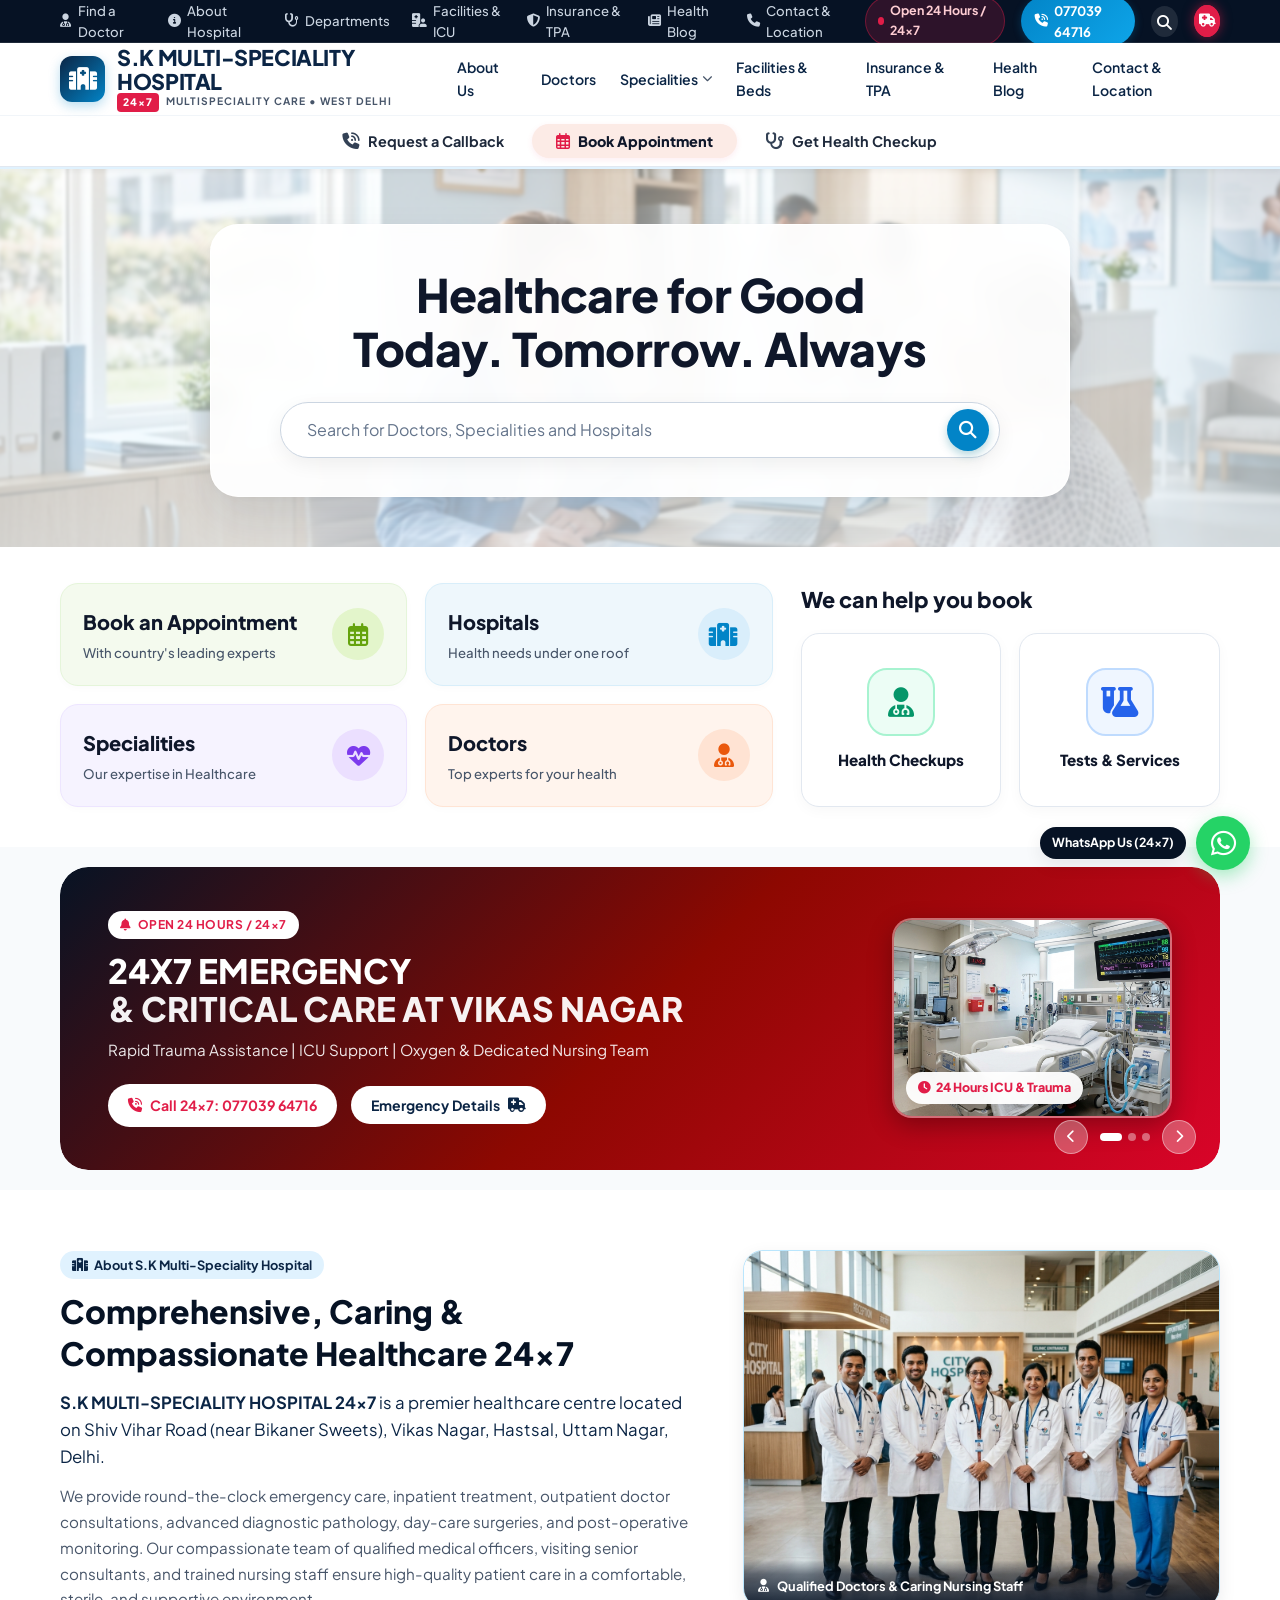
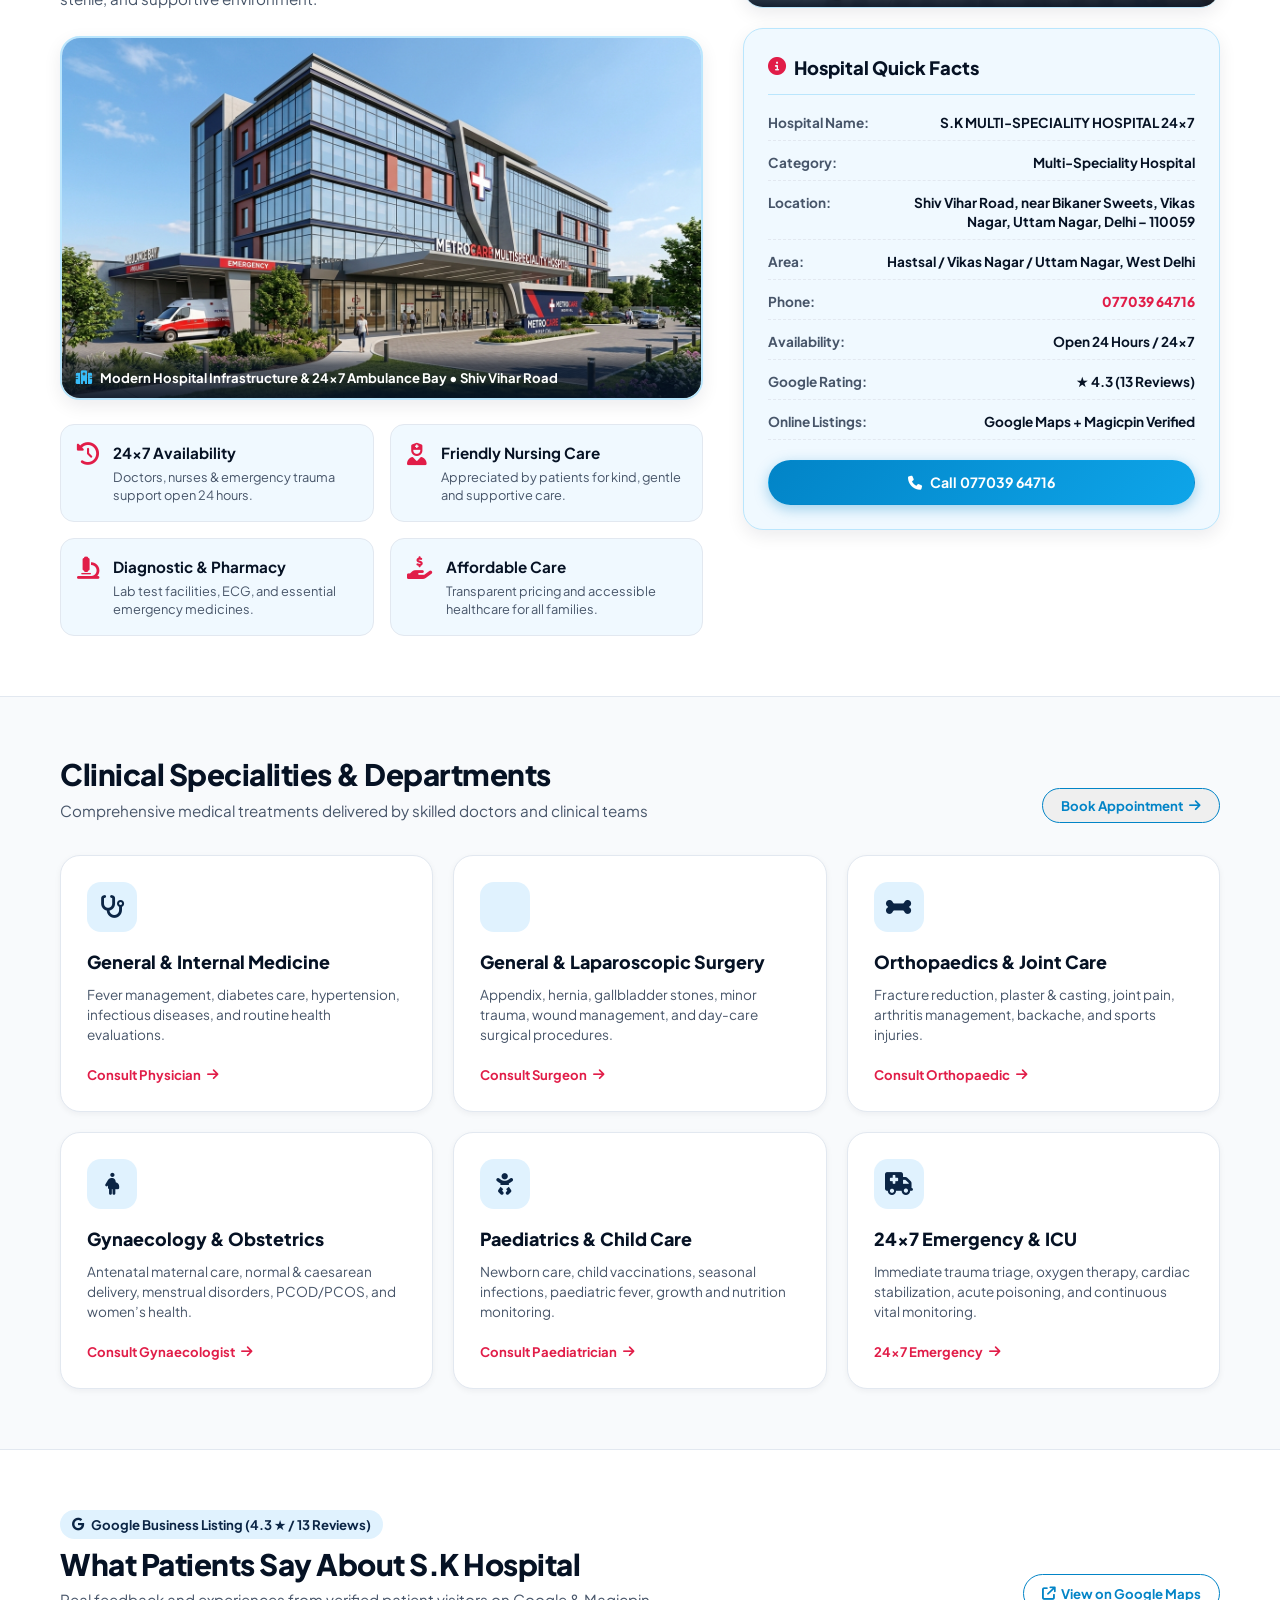
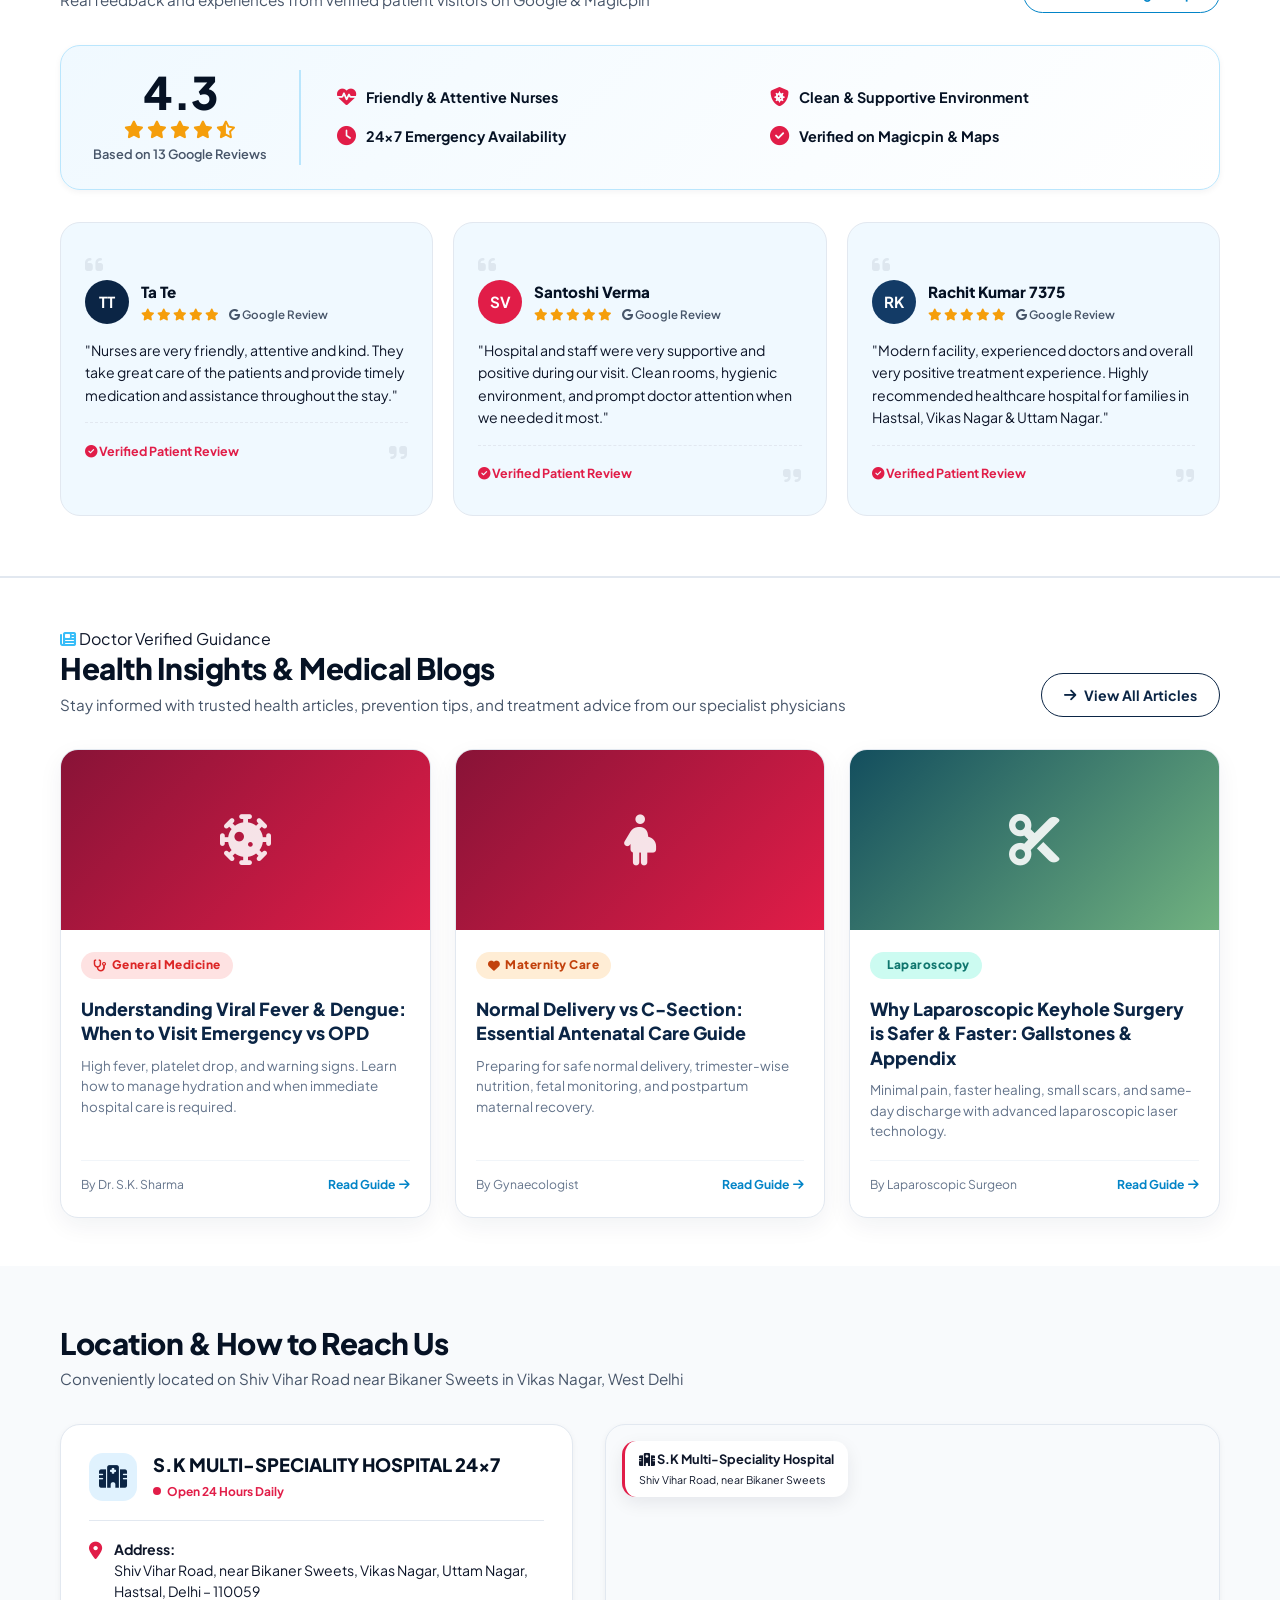
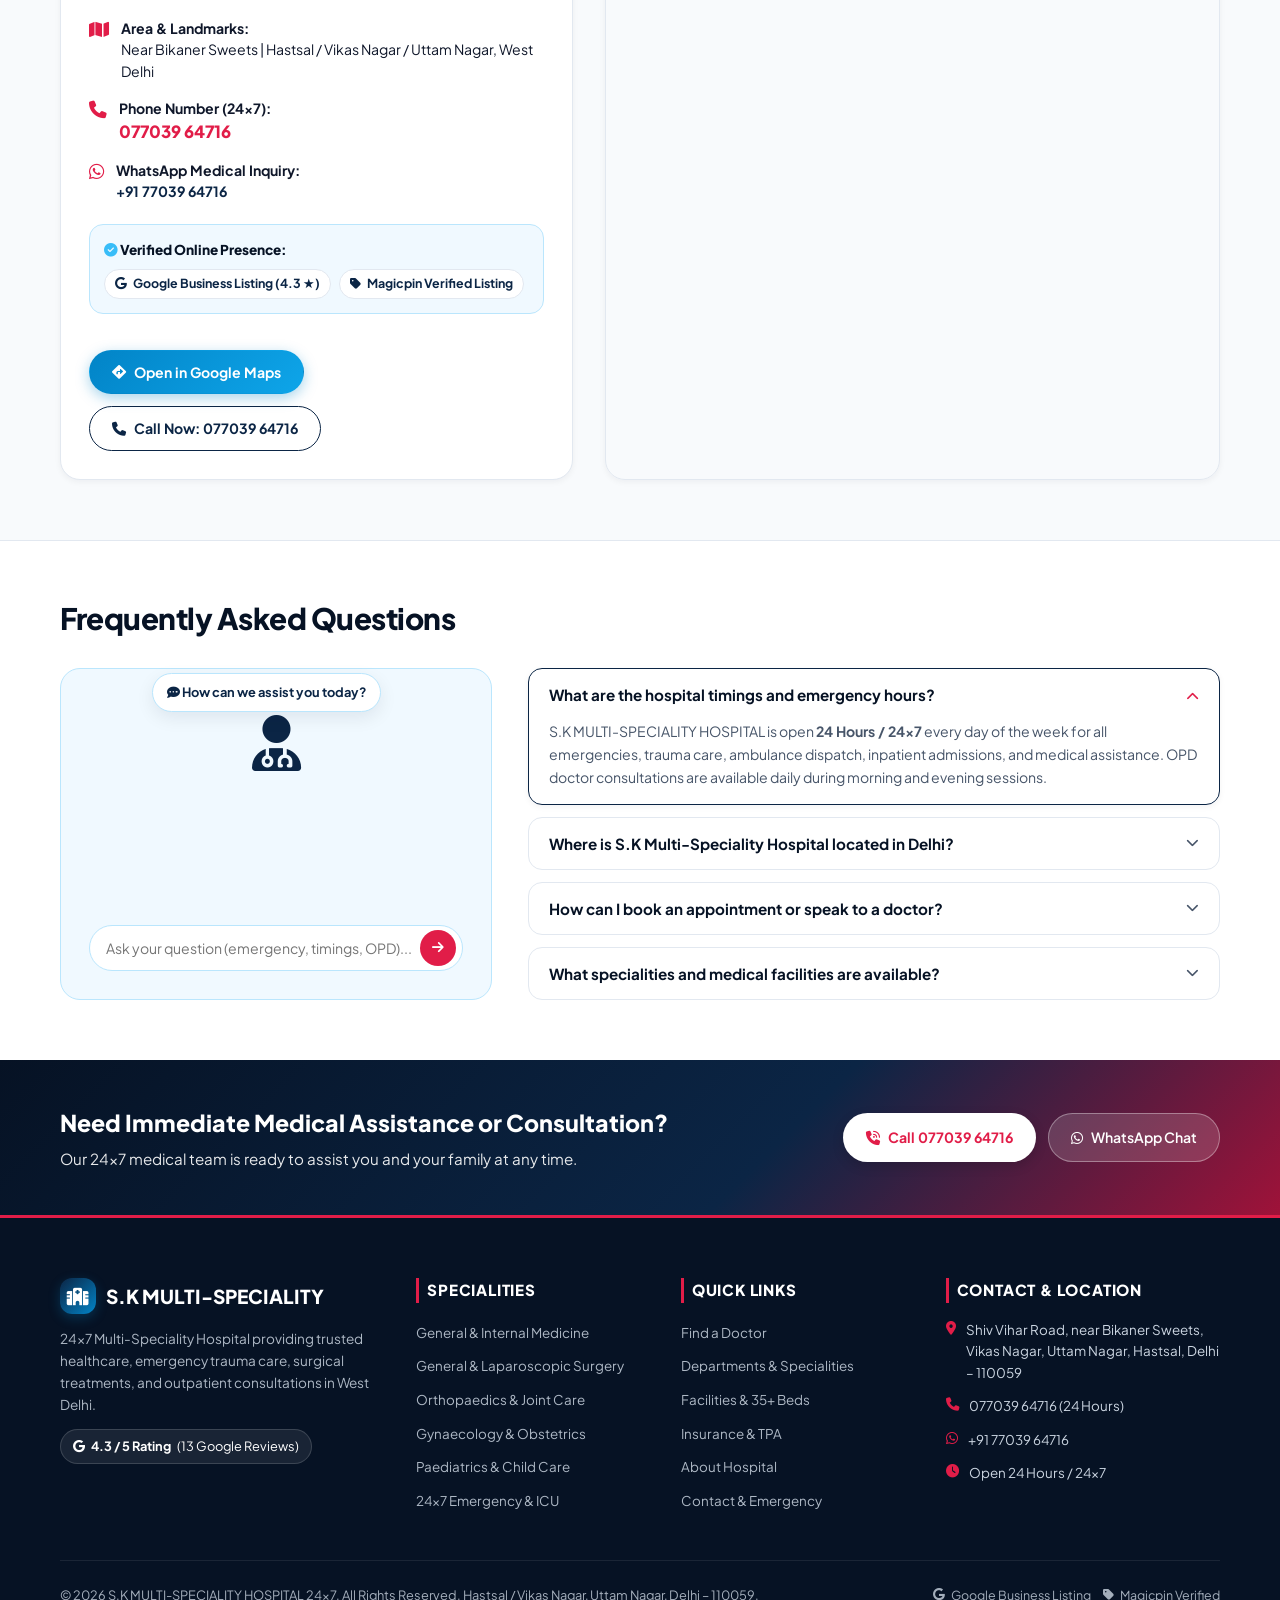
==== commit 11dfe5ad: "update" ====
--- a/index.html
+++ b/index.html
@@ -27,6 +27,7 @@
         <a href="departments.html"><i class="fa-solid fa-stethoscope"></i> Departments</a>
         <a href="facilities.html"><i class="fa-solid fa-hospital-user"></i> Facilities & ICU</a>
         <a href="insurance-packages.html"><i class="fa-solid fa-shield-halved"></i> Insurance & TPA</a>
+        <a href="blog.html"><i class="fa-solid fa-newspaper"></i> Health Blog</a>
         <a href="contact.html"><i class="fa-solid fa-phone"></i> Contact & Location</a>
       </div>
       <div class="top-right-actions">
@@ -109,6 +110,7 @@
           </li>
           <li><a href="facilities.html">Facilities & Beds</a></li>
           <li><a href="insurance-packages.html">Insurance & TPA</a></li>
+          <li><a href="blog.html">Health Blog</a></li>
           <li><a href="contact.html">Contact & Location</a></li>
         </ul>
       </nav>
@@ -130,42 +132,133 @@
     </div>
   </header>
 
-  <!-- Mobile Drawer Menu -->
+    <!-- Mobile Drawer Menu (Fortis Style) -->
   <div class="mobile-drawer" id="mobileDrawer">
+    <!-- Clean White Header with Brand and Close button -->
     <div class="mobile-drawer-header">
-      <div class="drawer-logo">
-        <span class="logo-name">S.K MULTI-SPECIALITY</span>
-        <span class="badge-247-inline">24×7</span>
-      </div>
-      <button class="close-drawer-btn" onclick="toggleMobileMenu()">&times;</button>
+      <div class="drawer-brand">
+        <div class="drawer-brand-icon"><i class="fa-solid fa-hospital"></i></div>
+        <span class="drawer-brand-name">S.K Hospital</span>
+      </div>
+      <button class="close-drawer-btn" onclick="toggleMobileMenu()" aria-label="Close menu">&times;</button>
     </div>
+
+    <!-- Drawer Body -->
     <div class="mobile-drawer-body">
-      <div class="drawer-actions">
-        <a href="tel:07703964716" class="btn btn-emergency-red btn-block">
-          <i class="fa-solid fa-phone-volume"></i> Emergency: 077039 64716
-        </a>
-        <button class="btn btn-navy btn-block" onclick="openBookingModal(); toggleMobileMenu();">
-          <i class="fa-regular fa-calendar-check"></i> Book Doctor Appointment
-        </button>
-      </div>
-
-      <div class="mobile-verified-strip">
-        <span class="m-badge-g"><i class="fa-brands fa-google text-red"></i> 4.3/5 Rating (13 Reviews)</span>
-        <span class="m-badge-mp"><i class="fa-solid fa-circle-check text-red"></i> Magicpin Verified</span>
-      </div>
-
-      <ul class="mobile-nav-list">
-        <li><a href="about.html" onclick="toggleMobileMenu()"><i class="fa-solid fa-hospital text-navy"></i> About S.K Hospital</a></li>
-        <li><a href="doctors.html" onclick="toggleMobileMenu()"><i class="fa-solid fa-user-doctor text-teal"></i> Specialist Doctors</a></li>
-        <li><a href="departments.html" onclick="toggleMobileMenu()"><i class="fa-solid fa-stethoscope text-red"></i> Specialities & Treatments</a></li>
-        <li><a href="facilities.html" onclick="toggleMobileMenu()"><i class="fa-solid fa-hospital-user text-navy"></i> Facilities, ICU & Beds</a></li>
-        <li><a href="insurance-packages.html" onclick="toggleMobileMenu()"><i class="fa-solid fa-shield-halved text-teal"></i> Insurance & TPA</a></li>
-        <li><a href="contact.html" onclick="toggleMobileMenu()"><i class="fa-solid fa-location-dot text-red"></i> Contact & Location</a></li>
+      
+      <!-- Top Circular Action Grid (Fortis 3 + 2 layout) -->
+      <div class="drawer-quick-circles-grid">
+        <!-- Row 1: 3 Circles -->
+        <div class="drawer-circles-row">
+          <a href="facilities.html" class="drawer-circle-item" onclick="toggleMobileMenu()">
+            <div class="circle-bubble bubble-blue">
+              <i class="fa-solid fa-bed-pulse"></i>
+            </div>
+            <span class="circle-label">Hospitals</span>
+          </a>
+
+          <a href="departments.html" class="drawer-circle-item" onclick="toggleMobileMenu()">
+            <div class="circle-bubble bubble-purple">
+              <i class="fa-solid fa-heart-pulse"></i>
+            </div>
+            <span class="circle-label">Specialities</span>
+          </a>
+
+          <a href="doctors.html" class="drawer-circle-item" onclick="toggleMobileMenu()">
+            <div class="circle-bubble bubble-peach">
+              <i class="fa-solid fa-user-doctor"></i>
+            </div>
+            <span class="circle-label">Find a Doctor</span>
+          </a>
+        </div>
+
+        <!-- Row 2: 2 Centered Circles -->
+        <div class="drawer-circles-row centered-row">
+          <a href="insurance-packages.html" class="drawer-circle-item" onclick="toggleMobileMenu()">
+            <div class="circle-bubble bubble-green">
+              <i class="fa-solid fa-shield-halved"></i>
+            </div>
+            <span class="circle-label">Ayushman & TPA</span>
+          </a>
+
+          <a href="blog.html" class="drawer-circle-item" onclick="toggleMobileMenu()">
+            <div class="circle-bubble bubble-amber">
+              <i class="fa-solid fa-newspaper"></i>
+            </div>
+            <span class="circle-label">Health Blog</span>
+          </a>
+        </div>
+      </div>
+
+      <!-- Vertical List with outline colored icons & chevrons (Fortis Style) -->
+      <ul class="drawer-nav-vertical-list">
+        <li class="drawer-nav-item">
+          <a href="departments.html" onclick="toggleMobileMenu()">
+            <div class="d-item-left">
+              <span class="d-item-icon d-icon-green"><i class="fa-solid fa-hospital-user"></i></span>
+              <span>Our Centres of Excellence</span>
+            </div>
+            <i class="fa-solid fa-chevron-right d-item-chevron"></i>
+          </a>
+        </li>
+
+        <li class="drawer-nav-item">
+          <a href="facilities.html" onclick="toggleMobileMenu()">
+            <div class="d-item-left">
+              <span class="d-item-icon d-icon-purple"><i class="fa-solid fa-bed"></i></span>
+              <span>Patient Corner & Facilities</span>
+            </div>
+            <i class="fa-solid fa-chevron-right d-item-chevron"></i>
+          </a>
+        </li>
+
+        <li class="drawer-nav-item">
+          <a href="blog.html" onclick="toggleMobileMenu()">
+            <div class="d-item-left">
+              <span class="d-item-icon d-icon-blue"><i class="fa-regular fa-newspaper"></i></span>
+              <span>Health Blog & Media Center</span>
+            </div>
+            <i class="fa-solid fa-chevron-right d-item-chevron"></i>
+          </a>
+        </li>
+
+        <li class="drawer-nav-item">
+          <a href="about.html" onclick="toggleMobileMenu()">
+            <div class="d-item-left">
+              <span class="d-item-icon d-icon-info"><i class="fa-solid fa-circle-info"></i></span>
+              <span>About Us</span>
+            </div>
+            <i class="fa-solid fa-chevron-right d-item-chevron"></i>
+          </a>
+        </li>
+
+        <li class="drawer-nav-item">
+          <a href="contact.html" onclick="toggleMobileMenu()">
+            <div class="d-item-left">
+              <span class="d-item-icon d-icon-mail"><i class="fa-regular fa-envelope"></i></span>
+              <span>Contact Us & Location</span>
+            </div>
+            <i class="fa-solid fa-chevron-right d-item-chevron"></i>
+          </a>
+        </li>
+
+        <li class="drawer-nav-item">
+          <a href="insurance-packages.html" onclick="toggleMobileMenu()">
+            <div class="d-item-left">
+              <span class="d-item-icon d-icon-globe"><i class="fa-solid fa-shield-halved"></i></span>
+              <span>Cashless TPA & Ayushman PM-JAY</span>
+            </div>
+            <i class="fa-solid fa-chevron-right d-item-chevron"></i>
+          </a>
+        </li>
       </ul>
+
       <div class="drawer-address-footer">
-        <p><i class="fa-solid fa-location-dot text-red"></i> Shiv Vihar Road, near Bikaner Sweets, Vikas Nagar, Uttam Nagar, Hastsal, Delhi – 110059</p>
-      </div>
+        <p><i class="fa-solid fa-location-dot text-red"></i> <strong>S.K Multi-Speciality Hospital</strong><br>Shiv Vihar Road, near Bikaner Sweets, Vikas Nagar, Uttam Nagar, Delhi – 110059</p>
+      </div>
+
     </div>
+  </div>
   </div>
 
   <main>
@@ -188,9 +281,10 @@
                 autocomplete="off"
                 oninput="handleSearchInput(this.value)"
                 onfocus="showSearchSuggestions()"
+                onkeydown="if(event.key === 'Enter') executeSearch()"
               >
-              <button class="clear-search-btn" id="clearSearchBtn" onclick="clearSearch()" style="display:none;">&times;</button>
-              <button class="fortis-search-icon-btn" onclick="executeSearch()" aria-label="Search">
+              <button class="clear-search-btn" id="clearSearchBtn" onclick="clearSearch()" style="display:none;" title="Clear Search">&times;</button>
+              <button class="fortis-search-icon-btn" onclick="executeSearch()" aria-label="Search" title="Search">
                 <i class="fa-solid fa-magnifying-glass"></i>
               </button>
             </div>
@@ -199,11 +293,21 @@
             <div class="search-dropdown-results" id="searchResultsDropdown">
               <div class="search-category-pills">
                 <span class="cat-pill active" onclick="filterSearchCategory('all')">All</span>
+                <span class="cat-pill" onclick="filterSearchCategory('doctor')">Doctors</span>
                 <span class="cat-pill" onclick="filterSearchCategory('speciality')">Specialities</span>
-                <span class="cat-pill" onclick="filterSearchCategory('doctor')">Doctors</span>
                 <span class="cat-pill" onclick="filterSearchCategory('service')">24x7 Services</span>
               </div>
               <div class="search-results-list" id="searchResultsList"></div>
+              
+              <div class="search-popular-tags">
+                <span class="tag-lbl"><i class="fa-solid fa-fire text-red"></i> Popular:</span>
+                <span class="search-tag-chip" onclick="quickSearchTag('General Medicine')">General Physician</span>
+                <span class="search-tag-chip" onclick="quickSearchTag('Orthopaedics')">Fracture & Ortho</span>
+                <span class="search-tag-chip" onclick="quickSearchTag('Gynaecology')">Gynaecologist</span>
+                <span class="search-tag-chip" onclick="quickSearchTag('Laparoscopic Surgery')">Surgery</span>
+                <span class="search-tag-chip" onclick="quickSearchTag('Emergency')">24x7 Emergency</span>
+                <span class="search-tag-chip" onclick="quickSearchTag('Ayushman')">Ayushman Card</span>
+              </div>
             </div>
           </div>
         </div>
@@ -694,6 +798,84 @@
       </div>
     </section>
 
+    <!-- Latest Health Blogs & Doctor Guidance Section -->
+    <section class="blog-section" id="blog-section" style="padding: 48px 0; background: #ffffff; border-top: 1px solid #e2e8f0;">
+      <div class="container">
+        <div class="section-header">
+          <div class="sec-title-wrap">
+            <div class="sec-badge"><i class="fa-solid fa-newspaper text-teal"></i> Doctor Verified Guidance</div>
+            <h2 class="section-title">Health Insights & Medical Blogs</h2>
+            <p class="section-subtitle">Stay informed with trusted health articles, prevention tips, and treatment advice from our specialist physicians</p>
+          </div>
+          <a href="blog.html" class="btn btn-outline"><i class="fa-solid fa-arrow-right"></i> View All Articles</a>
+        </div>
+
+        <div class="blogs-cards-grid">
+          
+          <!-- Blog 1: Dengue & Fever -->
+          <article class="blog-card">
+            <div class="b-card-media media-red">
+              <i class="fa-solid fa-virus-covid b-card-icon"></i>
+            </div>
+            <div class="b-card-body">
+              <span class="blog-tag-badge tag-red"><i class="fa-solid fa-stethoscope"></i> General Medicine</span>
+              <h3 class="b-card-title">
+                <a href="blog-fever-dengue-prevention.html">Understanding Viral Fever & Dengue: When to Visit Emergency vs OPD</a>
+              </h3>
+              <p class="b-card-desc">
+                High fever, platelet drop, and warning signs. Learn how to manage hydration and when immediate hospital care is required.
+              </p>
+              <div class="b-card-footer">
+                <span>By Dr. S.K. Sharma</span>
+                <a href="blog-fever-dengue-prevention.html" class="b-read-more-link">Read Guide <i class="fa-solid fa-arrow-right"></i></a>
+              </div>
+            </div>
+          </article>
+
+          <!-- Blog 2: Maternity & Normal Delivery -->
+          <article class="blog-card">
+            <div class="b-card-media media-red">
+              <i class="fa-solid fa-person-pregnant b-card-icon"></i>
+            </div>
+            <div class="b-card-body">
+              <span class="blog-tag-badge tag-peach"><i class="fa-solid fa-heart"></i> Maternity Care</span>
+              <h3 class="b-card-title">
+                <a href="blog-normal-delivery-maternity-guide.html">Normal Delivery vs C-Section: Essential Antenatal Care Guide</a>
+              </h3>
+              <p class="b-card-desc">
+                Preparing for safe normal delivery, trimester-wise nutrition, fetal monitoring, and postpartum maternal recovery.
+              </p>
+              <div class="b-card-footer">
+                <span>By Gynaecologist</span>
+                <a href="blog-normal-delivery-maternity-guide.html" class="b-read-more-link">Read Guide <i class="fa-solid fa-arrow-right"></i></a>
+              </div>
+            </div>
+          </article>
+
+          <!-- Blog 3: Laparoscopic Surgery -->
+          <article class="blog-card">
+            <div class="b-card-media media-teal">
+              <i class="fa-solid fa-scissors b-card-icon"></i>
+            </div>
+            <div class="b-card-body">
+              <span class="blog-tag-badge tag-teal"><i class="fa-solid fa-scalpel"></i> Laparoscopy</span>
+              <h3 class="b-card-title">
+                <a href="blog-laparoscopic-surgery-benefits.html">Why Laparoscopic Keyhole Surgery is Safer & Faster: Gallstones & Appendix</a>
+              </h3>
+              <p class="b-card-desc">
+                Minimal pain, faster healing, small scars, and same-day discharge with advanced laparoscopic laser technology.
+              </p>
+              <div class="b-card-footer">
+                <span>By Laparoscopic Surgeon</span>
+                <a href="blog-laparoscopic-surgery-benefits.html" class="b-read-more-link">Read Guide <i class="fa-solid fa-arrow-right"></i></a>
+              </div>
+            </div>
+          </article>
+
+        </div>
+      </div>
+    </section>
+
     <!-- Hospital Location, Map & Online Presence Section -->
     <section class="location-section" id="location-section">
       <div class="container">
--- a/style.css
+++ b/style.css
@@ -561,103 +561,266 @@
   border-radius: 2px;
 }
 
-/* Mobile Drawer */
+/* ==========================================================================
+   FORTIS-STYLE CLEAN MOBILE DRAWER
+   ========================================================================== */
+
+.mobile-drawer-overlay {
+  position: fixed;
+  top: 0;
+  left: 0;
+  right: 0;
+  bottom: 0;
+  width: 100%;
+  height: 100%;
+  background: rgba(15, 23, 42, 0.6);
+  backdrop-filter: blur(4px);
+  -webkit-backdrop-filter: blur(4px);
+  z-index: 99998;
+  display: none;
+  opacity: 0;
+  transition: opacity 0.3s ease;
+}
+
+.mobile-drawer-overlay.active {
+  display: block;
+  opacity: 1;
+}
+
 .mobile-drawer {
   position: fixed;
   top: 0;
   right: -100%;
-  width: 310px;
+  width: 330px;
+  max-width: 88vw;
   height: 100vh;
   background: #ffffff;
-  box-shadow: var(--shadow-xl);
-  z-index: 200;
-  transition: right 0.3s cubic-bezier(0.4, 0, 0.2, 1);
+  box-shadow: -8px 0 30px rgba(0, 0, 0, 0.18);
+  z-index: 100000;
+  transition: right 0.32s cubic-bezier(0.16, 1, 0.3, 1);
   display: flex;
   flex-direction: column;
+  overflow: hidden;
 }
 
 .mobile-drawer.open {
   right: 0;
 }
 
+/* Header */
 .mobile-drawer-header {
-  padding: 18px 20px;
+  padding: 18px 20px 14px 20px;
   display: flex;
   align-items: center;
   justify-content: space-between;
-  border-bottom: 2px solid var(--navy-light);
-  background: var(--navy-deep);
-  color: #ffffff;
-}
-
-.drawer-logo .logo-name {
-  color: #ffffff;
+  background: #ffffff;
+  border-bottom: 1px solid #f1f5f9;
+}
+
+.drawer-brand {
+  display: flex;
+  align-items: center;
+  gap: 8px;
+}
+
+.drawer-brand-icon {
+  width: 32px;
+  height: 32px;
+  border-radius: 8px;
+  background: var(--teal-primary);
+  color: #ffffff;
+  display: flex;
+  align-items: center;
+  justify-content: center;
   font-size: 1.1rem;
+}
+
+.drawer-brand-name {
+  font-size: 1.05rem;
+  font-weight: 800;
+  color: #0b2545;
+  letter-spacing: -0.3px;
 }
 
 .close-drawer-btn {
   background: none;
   border: none;
-  font-size: 1.8rem;
+  font-size: 1.6rem;
   cursor: pointer;
-  color: #ffffff;
-}
-
+  color: #0f172a;
+  line-height: 1;
+  padding: 4px;
+  display: flex;
+  align-items: center;
+  justify-content: center;
+  transition: transform 0.2s ease;
+}
+
+.close-drawer-btn:hover {
+  transform: scale(1.15);
+}
+
+/* Body */
 .mobile-drawer-body {
-  padding: 20px;
+  padding: 16px 18px 30px 18px;
   overflow-y: auto;
+  -webkit-overflow-scrolling: touch;
   flex: 1;
 }
 
-.drawer-actions {
+/* Top Quick Action Circles Grid */
+.drawer-quick-circles-grid {
   display: flex;
   flex-direction: column;
-  gap: 10px;
+  gap: 16px;
   margin-bottom: 20px;
-}
-
-.mobile-verified-strip {
+  padding-bottom: 18px;
+  border-bottom: 1px solid #f1f5f9;
+}
+
+.drawer-circles-row {
+  display: flex;
+  justify-content: space-around;
+  align-items: flex-start;
+  gap: 8px;
+}
+
+.drawer-circles-row.centered-row {
+  justify-content: center;
+  gap: 28px;
+}
+
+.drawer-circle-item {
   display: flex;
   flex-direction: column;
-  gap: 6px;
-  padding: 12px 14px;
-  background: var(--navy-tint);
-  border: 1px solid var(--border-color);
-  border-radius: var(--radius-md);
-  margin-bottom: 16px;
-  font-size: 0.8rem;
+  align-items: center;
+  text-align: center;
+  gap: 8px;
+  background: none;
+  border: none;
+  cursor: pointer;
+  text-decoration: none;
+  width: 78px;
+  padding: 0;
+  font-family: inherit;
+}
+
+.circle-bubble {
+  width: 60px;
+  height: 60px;
+  border-radius: 50%;
+  display: flex;
+  align-items: center;
+  justify-content: center;
+  font-size: 1.4rem;
+  transition: transform 0.2s ease, box-shadow 0.2s ease;
+  box-shadow: 0 4px 12px rgba(0, 0, 0, 0.04);
+}
+
+.drawer-circle-item:hover .circle-bubble,
+.drawer-circle-item:active .circle-bubble {
+  transform: translateY(-2px);
+  box-shadow: 0 6px 16px rgba(0, 0, 0, 0.08);
+}
+
+.bubble-blue {
+  background: #e0f2fe;
+  color: #0284c7;
+}
+
+.bubble-purple {
+  background: #f3e8ff;
+  color: #7e22ce;
+}
+
+.bubble-peach {
+  background: #ffedd5;
+  color: #ea580c;
+}
+
+.bubble-green {
+  background: #dcfce7;
+  color: #16a34a;
+}
+
+.bubble-amber {
+  background: #fef3c7;
+  color: #d97706;
+}
+
+.circle-label {
+  font-size: 0.76rem;
+  font-weight: 700;
+  color: #0b2545;
+  line-height: 1.2;
+}
+
+/* Vertical Fortis Navigation List */
+.drawer-nav-vertical-list {
+  list-style: none;
+  display: flex;
+  flex-direction: column;
+  gap: 2px;
+  padding: 0;
+  margin: 0;
+}
+
+.drawer-nav-item a,
+.drawer-nav-item button {
+  display: flex;
+  align-items: center;
+  justify-content: space-between;
+  padding: 13px 8px;
   font-weight: 600;
-}
-
-.m-badge-g {
-  color: var(--navy-primary);
-}
-
-.m-badge-mp {
+  font-size: 0.94rem;
+  color: #0f172a;
+  text-decoration: none;
+  border-radius: 10px;
+  transition: all 0.18s ease;
+  border-bottom: 1px solid #f8fafc;
+  width: 100%;
+  background: transparent;
+  border-top: none;
+  border-left: none;
+  border-right: none;
+  text-align: left;
+  font-family: inherit;
+  cursor: pointer;
+  box-sizing: border-box;
+}
+
+.drawer-nav-item a:hover,
+.drawer-nav-item a:active,
+.drawer-nav-item button:hover {
+  background: #f8fafc;
   color: var(--teal-primary);
 }
 
-.mobile-nav-list {
-  list-style: none;
-  display: flex;
-  flex-direction: column;
-  gap: 6px;
-}
-
-.mobile-nav-list a {
-  display: flex;
-  align-items: center;
-  gap: 12px;
-  padding: 12px 14px;
-  font-weight: 600;
-  font-size: 0.92rem;
-  color: var(--navy-primary);
-  border-radius: var(--radius-sm);
-}
-
-.mobile-nav-list a:hover {
-  background: var(--navy-light);
-  color: var(--teal-primary);
+.d-item-left {
+  display: flex;
+  align-items: center;
+  gap: 14px;
+}
+
+.d-item-icon {
+  font-size: 1.25rem;
+  width: 26px;
+  text-align: center;
+  display: flex;
+  align-items: center;
+  justify-content: center;
+}
+
+.d-icon-green { color: #16a34a; }
+.d-icon-purple { color: #9333ea; }
+.d-icon-blue { color: #2563eb; }
+.d-icon-info { color: #4f46e5; }
+.d-icon-mail { color: #0284c7; }
+.d-icon-globe { color: #64748b; }
+
+.d-item-chevron {
+  font-size: 0.95rem;
+  color: #94a3b8;
 }
 
 .drawer-address-footer {
@@ -971,26 +1134,29 @@
   background: #ffffff;
   border: 1.5px solid #cbd5e1;
   border-radius: var(--radius-pill);
-  padding: 8px 14px 8px 24px;
+  padding: 6px 10px 6px 20px;
   display: flex;
   align-items: center;
   box-shadow: 0 6px 20px rgba(0, 0, 0, 0.06);
   transition: all var(--trans-fast);
+  position: relative;
 }
 
 .fortis-search-bar:focus-within {
-  border-color: #0f172a;
-  box-shadow: 0 8px 25px rgba(15, 23, 42, 0.12);
+  border-color: var(--teal-primary);
+  box-shadow: 0 8px 25px rgba(0, 119, 145, 0.18);
 }
 
 .fortis-search-bar input {
   flex: 1;
   border: none;
   outline: none;
-  font-size: 1.05rem;
+  font-size: 1rem;
   font-weight: 500;
   color: #0f172a;
   background: transparent;
+  padding: 8px 6px;
+  min-width: 0;
 }
 
 .fortis-search-bar input::placeholder {
@@ -998,41 +1164,70 @@
   font-weight: 400;
 }
 
+.clear-search-btn {
+  background: #e2e8f0;
+  border: none;
+  width: 26px;
+  height: 26px;
+  border-radius: 50%;
+  font-size: 1.1rem;
+  cursor: pointer;
+  color: #475569;
+  display: flex;
+  align-items: center;
+  justify-content: center;
+  margin-right: 6px;
+  transition: all var(--trans-fast);
+}
+
+.clear-search-btn:hover {
+  background: #cbd5e1;
+  color: #0f172a;
+}
+
 .fortis-search-icon-btn {
-  background: none;
+  background: var(--teal-primary);
   border: none;
-  font-size: 1.35rem;
-  color: #0f172a;
+  width: 42px;
+  height: 42px;
+  border-radius: 50%;
+  font-size: 1.1rem;
+  color: #ffffff;
   cursor: pointer;
-  padding: 8px 12px;
   display: flex;
   align-items: center;
   justify-content: center;
-  transition: transform var(--trans-fast);
+  transition: all var(--trans-fast);
+  box-shadow: 0 4px 10px rgba(0, 119, 145, 0.3);
+  flex-shrink: 0;
 }
 
 .fortis-search-icon-btn:hover {
-  transform: scale(1.12);
+  background: var(--teal-hover);
+  transform: scale(1.05);
 }
 
 /* Search Dropdown in Hero */
 .search-dropdown-results {
   position: absolute;
-  top: calc(100% + 8px);
+  top: calc(100% + 10px);
   left: 0;
+  right: 0;
   width: 100%;
   background: #ffffff;
-  border-radius: var(--radius-lg);
-  box-shadow: var(--shadow-xl);
-  border: 1px solid var(--border-color);
-  padding: 14px;
+  border-radius: 20px;
+  box-shadow: 0 20px 40px rgba(11, 37, 69, 0.16);
+  border: 1px solid #e2e8f0;
+  padding: 16px;
   display: none;
   text-align: left;
-  z-index: 120;
+  z-index: 1000;
+  box-sizing: border-box;
 }
 
 .search-dropdown-results.active {
   display: block;
+  animation: fadeIn 0.2s ease;
 }
 
 .search-category-pills {
@@ -1040,66 +1235,172 @@
   gap: 8px;
   margin-bottom: 12px;
   overflow-x: auto;
-  padding-bottom: 4px;
+  padding-bottom: 6px;
+  -webkit-overflow-scrolling: touch;
 }
 
 .cat-pill {
   font-size: 0.78rem;
   font-weight: 700;
-  padding: 5px 14px;
+  padding: 6px 14px;
   border-radius: var(--radius-pill);
-  background: var(--navy-tint);
-  color: var(--navy-primary);
+  background: #f1f5f9;
+  color: #334155;
   cursor: pointer;
   white-space: nowrap;
   transition: all var(--trans-fast);
+  border: 1px solid #e2e8f0;
 }
 
 .cat-pill.active, .cat-pill:hover {
   background: var(--teal-primary);
   color: #ffffff;
+  border-color: var(--teal-primary);
 }
 
 .search-results-list {
-  max-height: 280px;
+  max-height: 320px;
   overflow-y: auto;
   display: flex;
   flex-direction: column;
   gap: 6px;
+  padding-right: 4px;
 }
 
 .search-result-item {
   display: flex;
   align-items: center;
   justify-content: space-between;
-  padding: 10px 14px;
-  border-radius: var(--radius-sm);
+  padding: 12px 14px;
+  border-radius: 12px;
   cursor: pointer;
-  transition: background var(--trans-fast);
+  transition: all var(--trans-fast);
+  border: 1px solid transparent;
+  gap: 12px;
 }
 
 .search-result-item:hover {
-  background: var(--navy-light);
+  background: #f8fafc;
+  border-color: #cbd5e1;
+  transform: translateX(2px);
+}
+
+.search-item-info {
+  display: flex;
+  align-items: center;
+  gap: 12px;
+  min-width: 0;
+  flex: 1;
+}
+
+.search-item-icon {
+  width: 38px;
+  height: 38px;
+  border-radius: 10px;
+  background: #f0fdfa;
+  color: var(--teal-primary);
+  display: flex;
+  align-items: center;
+  justify-content: center;
+  font-size: 1.1rem;
+  flex-shrink: 0;
+}
+
+.search-item-icon.icon-red {
+  background: #fff1f2;
+  color: #e11d48;
+}
+
+.search-item-icon.icon-navy {
+  background: #f0f4f8;
+  color: #0b2545;
+}
+
+.search-item-text {
+  min-width: 0;
+  flex: 1;
 }
 
 .res-main-text {
   font-weight: 700;
-  font-size: 0.9rem;
-  color: var(--navy-primary);
+  font-size: 0.92rem;
+  color: #0f172a;
+  line-height: 1.3;
 }
 
 .res-sub-text {
-  font-size: 0.78rem;
-  color: var(--text-muted);
+  font-size: 0.76rem;
+  color: #64748b;
+  margin-top: 2px;
+}
+
+.search-item-action {
+  flex-shrink: 0;
+  display: flex;
+  align-items: center;
+  gap: 8px;
 }
 
 .res-type-badge {
+  font-size: 0.7rem;
+  font-weight: 700;
+  padding: 4px 10px;
+  border-radius: var(--radius-pill);
+  background: #e0f2fe;
+  color: #0369a1;
+}
+
+.search-quick-book-btn {
+  font-size: 0.75rem;
+  font-weight: 700;
+  background: var(--teal-primary);
+  color: #ffffff;
+  border: none;
+  border-radius: var(--radius-pill);
+  padding: 6px 14px;
+  cursor: pointer;
+  display: flex;
+  align-items: center;
+  gap: 4px;
+  transition: all var(--trans-fast);
+}
+
+.search-quick-book-btn:hover {
+  background: var(--teal-hover);
+}
+
+.search-popular-tags {
+  display: flex;
+  align-items: center;
+  gap: 6px;
+  flex-wrap: wrap;
+  padding: 10px 14px 4px 14px;
+  border-top: 1px solid #f1f5f9;
+  margin-top: 8px;
+}
+
+.search-popular-tags span.tag-lbl {
+  font-size: 0.75rem;
+  font-weight: 800;
+  color: #64748b;
+}
+
+.search-tag-chip {
   font-size: 0.72rem;
-  font-weight: 700;
-  padding: 3px 8px;
+  font-weight: 600;
+  background: #f8fafc;
+  border: 1px solid #e2e8f0;
+  color: #0f172a;
   border-radius: var(--radius-pill);
-  background: var(--navy-tint);
-  color: var(--teal-primary);
+  padding: 3px 10px;
+  cursor: pointer;
+  transition: all var(--trans-fast);
+}
+
+.search-tag-chip:hover {
+  background: #e0f2fe;
+  border-color: #7dd3fc;
+  color: #0369a1;
 }
 
 /* ==========================================================================
@@ -2656,15 +2957,19 @@
   position: fixed;
   top: 0;
   left: 0;
-  width: 100vw;
-  height: 100vh;
-  background: rgba(6, 14, 26, 0.7);
-  backdrop-filter: blur(4px);
-  z-index: 300;
+  right: 0;
+  bottom: 0;
+  width: 100%;
+  height: 100%;
+  background: rgba(6, 14, 26, 0.75);
+  backdrop-filter: blur(5px);
+  -webkit-backdrop-filter: blur(5px);
+  z-index: 99999;
   display: none;
   align-items: center;
   justify-content: center;
-  padding: 20px;
+  padding: 16px;
+  box-sizing: border-box;
 }
 
 .modal-overlay.active {
@@ -2677,12 +2982,15 @@
   border-radius: var(--radius-xl);
   width: 100%;
   max-width: 580px;
-  max-height: 90vh;
-  overflow-y: auto;
-  box-shadow: var(--shadow-xl);
-  animation: scaleUp 0.25s ease;
+  max-height: calc(100dvh - 36px);
+  box-sizing: border-box;
+  display: flex;
+  flex-direction: column;
+  box-shadow: 0 25px 60px rgba(0, 0, 0, 0.25);
+  animation: scaleUp 0.25s cubic-bezier(0.16, 1, 0.3, 1);
   position: relative;
-  border: 1.5px solid var(--navy-border);
+  border: 1px solid #e2e8f0;
+  overflow: hidden;
 }
 
 .modal-box.modal-lg {
@@ -2690,52 +2998,79 @@
 }
 
 .modal-header {
-  padding: 20px 24px;
+  flex-shrink: 0;
+  padding: 18px 22px;
   border-bottom: 1.5px solid var(--border-color);
   display: flex;
   align-items: center;
   justify-content: space-between;
+  gap: 12px;
+  background: #ffffff;
 }
 
 .modal-title-group {
   display: flex;
   align-items: center;
   gap: 12px;
+  min-width: 0;
+  flex: 1;
 }
 
 .modal-head-icon {
-  font-size: 1.5rem;
+  font-size: 1.4rem;
   color: var(--red-primary);
+  flex-shrink: 0;
 }
 
 .modal-header h3 {
-  font-size: 1.15rem;
+  font-size: 1.12rem;
   font-weight: 800;
   color: var(--navy-deep);
+  line-height: 1.25;
+  margin: 0;
 }
 
 .modal-header p {
-  font-size: 0.78rem;
+  font-size: 0.76rem;
   color: var(--text-muted);
+  margin: 3px 0 0 0;
+  line-height: 1.3;
 }
 
 .close-modal-btn {
-  background: none;
+  flex-shrink: 0;
+  width: 34px;
+  height: 34px;
+  border-radius: 50%;
+  background: #f1f5f9;
   border: none;
-  font-size: 1.6rem;
+  font-size: 1.3rem;
   cursor: pointer;
-  color: var(--text-muted);
+  color: #475569;
+  display: flex;
+  align-items: center;
+  justify-content: center;
+  transition: all var(--trans-fast);
+}
+
+.close-modal-btn:hover {
+  background: #e2e8f0;
+  color: #0f172a;
 }
 
 .modal-body {
-  padding: 24px;
+  flex: 1;
+  overflow-y: auto;
+  -webkit-overflow-scrolling: touch;
+  padding: 20px 24px 26px 24px;
+  box-sizing: border-box;
 }
 
 .form-section-title {
-  font-size: 0.92rem;
+  font-size: 0.9rem;
   font-weight: 800;
   color: var(--navy-deep);
-  margin-bottom: 12px;
+  margin: 0 0 12px 0;
 }
 
 .mt-form {
@@ -2745,8 +3080,8 @@
 .form-grid {
   display: grid;
   grid-template-columns: 1fr 1fr;
-  gap: 14px;
-  margin-bottom: 14px;
+  gap: 12px;
+  margin-bottom: 12px;
 }
 
 .form-group {
@@ -2754,6 +3089,8 @@
   flex-direction: column;
   gap: 6px;
   margin-bottom: 12px;
+  width: 100%;
+  box-sizing: border-box;
 }
 
 .form-group label {
@@ -2766,7 +3103,11 @@
 }
 
 .form-group input,
-.form-group select {
+.form-group select,
+.form-group textarea {
+  width: 100%;
+  max-width: 100%;
+  box-sizing: border-box;
   padding: 10px 14px;
   border: 1.5px solid var(--navy-border);
   border-radius: var(--radius-sm);
@@ -2775,12 +3116,14 @@
   background: #ffffff;
   color: var(--text-main);
   transition: all var(--trans-fast);
+  text-overflow: ellipsis;
 }
 
 .form-group input:focus,
-.form-group select:focus {
-  border-color: var(--red-primary);
-  box-shadow: 0 0 0 3px rgba(217, 4, 41, 0.12);
+.form-group select:focus,
+.form-group textarea:focus {
+  border-color: var(--teal-primary);
+  box-shadow: 0 0 0 3px rgba(0, 119, 145, 0.15);
 }
 
 .modal-footer-btns {
@@ -3390,36 +3733,95 @@
     justify-content: center;
   }
 
-  /* Modals */
+  /* Modals Mobile Optimizations */
+  .modal-overlay {
+    padding: 12px 10px;
+    align-items: center;
+  }
+
   .modal-box {
-    width: 94%;
-    max-height: 88vh;
-    padding: 16px;
+    width: 100%;
+    max-width: 100%;
+    max-height: calc(100dvh - 24px);
+    border-radius: 18px;
+    margin: 0;
   }
 
   .modal-header {
     padding: 14px 16px;
+    gap: 8px;
+  }
+
+  .modal-title-group {
+    gap: 10px;
+  }
+
+  .modal-head-icon {
+    font-size: 1.25rem;
+  }
+
+  .modal-header h3 {
+    font-size: 1rem;
+    line-height: 1.2;
+  }
+
+  .modal-header p {
+    font-size: 0.72rem;
+  }
+
+  .close-modal-btn {
+    width: 32px;
+    height: 32px;
+    font-size: 1.15rem;
+  }
+
+  .modal-body {
+    padding: 16px 14px 20px 14px;
+    max-height: calc(100dvh - 90px);
+  }
+
+  .form-section-title {
+    font-size: 0.85rem;
+    margin: 0 0 10px 0;
+  }
+
+  .mt-form {
+    margin-top: 14px;
   }
 
   .form-grid {
     grid-template-columns: 1fr;
-    gap: 12px;
+    gap: 10px;
+    margin-bottom: 10px;
+  }
+
+  .form-group {
+    margin-bottom: 10px;
+  }
+
+  .form-group label {
+    font-size: 0.78rem;
   }
 
   .form-group input,
-  .form-group select {
-    font-size: 16px; /* Prevents auto-zoom on iOS */
+  .form-group select,
+  .form-group textarea {
+    font-size: 14px;
     padding: 10px 12px;
+    width: 100%;
   }
 
   .modal-footer-btns {
     flex-direction: column-reverse;
     gap: 8px;
+    margin-top: 16px;
+    width: 100%;
   }
 
   .modal-footer-btns .btn {
     width: 100%;
     justify-content: center;
+    padding: 12px 16px;
   }
 }
 
@@ -3515,6 +3917,29 @@
   .toast-msg {
     font-size: 0.82rem;
     padding: 10px 14px;
+  }
+
+  .modal-overlay {
+    padding: 8px 6px;
+  }
+
+  .modal-box {
+    border-radius: 14px;
+  }
+
+  .modal-header {
+    padding: 12px 14px;
+  }
+
+  .modal-body {
+    padding: 14px 12px 18px 12px;
+  }
+
+  .form-group input,
+  .form-group select,
+  .form-group textarea {
+    font-size: 13.5px;
+    padding: 9px 10px;
   }
 }
 
@@ -4726,3 +5151,704 @@
     padding-bottom: 60px; /* Offset for sticky bottom bar */
   }
 }
+
+/* ==========================================================================
+   HEALTH BLOGS & MEDICAL ARTICLES SYSTEM
+   ========================================================================== */
+
+.blog-hero-banner {
+  background: linear-gradient(135deg, #0b2545 0%, #134e5e 100%);
+  color: #ffffff;
+  padding: 48px 0 42px 0;
+  text-align: center;
+  position: relative;
+  overflow: hidden;
+}
+
+.blog-hero-banner::before {
+  content: '';
+  position: absolute;
+  top: 0;
+  left: 0;
+  right: 0;
+  bottom: 0;
+  background: radial-gradient(circle at 80% 20%, rgba(225, 29, 72, 0.15) 0%, transparent 60%);
+  pointer-events: none;
+}
+
+.blog-hero-banner .banner-breadcrumbs a,
+.blog-hero-banner .banner-breadcrumbs span {
+  color: rgba(255, 255, 255, 0.8);
+}
+
+.blog-search-bar-wrap {
+  max-width: 600px;
+  margin: 24px auto 0 auto;
+  position: relative;
+}
+
+.blog-search-input {
+  width: 100%;
+  background: rgba(255, 255, 255, 0.96);
+  border: 2px solid rgba(255, 255, 255, 0.3);
+  border-radius: var(--radius-pill);
+  padding: 12px 50px 12px 22px;
+  font-size: 0.95rem;
+  color: #0f172a;
+  outline: none;
+  box-shadow: 0 10px 25px rgba(0, 0, 0, 0.2);
+  transition: all var(--trans-fast);
+}
+
+.blog-search-input:focus {
+  background: #ffffff;
+  border-color: var(--teal-primary);
+  box-shadow: 0 12px 30px rgba(0, 119, 145, 0.3);
+}
+
+.blog-search-icon-btn {
+  position: absolute;
+  right: 6px;
+  top: 50%;
+  transform: translateY(-50%);
+  width: 38px;
+  height: 38px;
+  border-radius: 50%;
+  background: var(--teal-primary);
+  color: #ffffff;
+  border: none;
+  display: flex;
+  align-items: center;
+  justify-content: center;
+  cursor: pointer;
+  font-size: 0.95rem;
+}
+
+/* Category Filter Bar */
+.blog-filter-section {
+  padding: 24px 0 10px 0;
+  background: #ffffff;
+  border-bottom: 1px solid #e2e8f0;
+}
+
+.blog-filter-pills {
+  display: flex;
+  gap: 10px;
+  overflow-x: auto;
+  padding-bottom: 6px;
+  -webkit-overflow-scrolling: touch;
+}
+
+.b-filter-pill {
+  font-size: 0.82rem;
+  font-weight: 700;
+  padding: 8px 18px;
+  border-radius: var(--radius-pill);
+  background: #f1f5f9;
+  color: #334155;
+  border: 1px solid #e2e8f0;
+  cursor: pointer;
+  white-space: nowrap;
+  transition: all var(--trans-fast);
+  display: flex;
+  align-items: center;
+  gap: 6px;
+}
+
+.b-filter-pill.active,
+.b-filter-pill:hover {
+  background: var(--teal-primary);
+  color: #ffffff;
+  border-color: var(--teal-primary);
+  transform: translateY(-1px);
+}
+
+/* Blog Grid */
+.blog-listing-section {
+  padding: 40px 0 60px 0;
+  background: #f8fafc;
+}
+
+.blog-featured-card {
+  background: #ffffff;
+  border-radius: 20px;
+  box-shadow: 0 10px 30px rgba(11, 37, 69, 0.08);
+  border: 1.5px solid #e2e8f0;
+  overflow: hidden;
+  display: grid;
+  grid-template-columns: 1.1fr 1fr;
+  margin-bottom: 36px;
+  transition: all var(--trans-fast);
+}
+
+.blog-featured-card:hover {
+  transform: translateY(-3px);
+  box-shadow: 0 16px 40px rgba(11, 37, 69, 0.12);
+  border-color: var(--teal-primary);
+}
+
+.featured-img-wrap {
+  position: relative;
+  background: linear-gradient(135deg, #0b2545 0%, #007791 100%);
+  display: flex;
+  align-items: center;
+  justify-content: center;
+  overflow: hidden;
+  min-height: 280px;
+}
+
+.featured-img-wrap img {
+  width: 100%;
+  height: 100%;
+  object-fit: cover;
+}
+
+.featured-art-icon {
+  font-size: 4.5rem;
+  color: rgba(255, 255, 255, 0.85);
+}
+
+.featured-content-col {
+  padding: 32px 36px;
+  display: flex;
+  flex-direction: column;
+  justify-content: center;
+}
+
+.blog-tag-badge {
+  font-size: 0.74rem;
+  font-weight: 800;
+  letter-spacing: 0.5px;
+  padding: 4px 12px;
+  border-radius: var(--radius-pill);
+  display: inline-flex;
+  align-items: center;
+  gap: 5px;
+  margin-bottom: 12px;
+  width: fit-content;
+}
+
+.tag-red { background: #fee2e2; color: #dc2626; }
+.tag-teal { background: #ccfbf1; color: #0f766e; }
+.tag-blue { background: #e0f2fe; color: #0369a1; }
+.tag-purple { background: #f3e8ff; color: #7e22ce; }
+.tag-peach { background: #ffedd5; color: #c2410c; }
+
+.featured-title {
+  font-size: 1.45rem;
+  font-weight: 800;
+  color: #0b2545;
+  line-height: 1.3;
+  margin-bottom: 12px;
+}
+
+.featured-title a {
+  color: inherit;
+  transition: color var(--trans-fast);
+}
+
+.featured-title a:hover {
+  color: var(--teal-primary);
+}
+
+.featured-excerpt {
+  font-size: 0.9rem;
+  color: #475569;
+  line-height: 1.6;
+  margin-bottom: 20px;
+}
+
+.blog-meta-footer {
+  display: flex;
+  align-items: center;
+  justify-content: space-between;
+  border-top: 1px solid #f1f5f9;
+  padding-top: 16px;
+  font-size: 0.8rem;
+  color: #64748b;
+}
+
+.author-info {
+  display: flex;
+  align-items: center;
+  gap: 10px;
+}
+
+.author-avatar {
+  width: 36px;
+  height: 36px;
+  border-radius: 50%;
+  background: #f0fdfa;
+  color: var(--teal-primary);
+  display: flex;
+  align-items: center;
+  justify-content: center;
+  font-size: 1rem;
+  border: 1.5px solid #ccfbf1;
+}
+
+.author-name {
+  font-weight: 700;
+  color: #0b2545;
+}
+
+.read-time {
+  display: flex;
+  align-items: center;
+  gap: 4px;
+}
+
+/* Blogs Grid Cards */
+.blogs-cards-grid {
+  display: grid;
+  grid-template-columns: repeat(3, 1fr);
+  gap: 24px;
+}
+
+.blog-card {
+  background: #ffffff;
+  border-radius: 18px;
+  box-shadow: 0 8px 24px rgba(11, 37, 69, 0.06);
+  border: 1.5px solid #e2e8f0;
+  overflow: hidden;
+  display: flex;
+  flex-direction: column;
+  transition: all var(--trans-fast);
+}
+
+.blog-card:hover {
+  transform: translateY(-4px);
+  box-shadow: 0 16px 36px rgba(11, 37, 69, 0.12);
+  border-color: var(--teal-primary);
+}
+
+.b-card-media {
+  height: 180px;
+  position: relative;
+  background: linear-gradient(135deg, #0b2545 0%, #007791 100%);
+  display: flex;
+  align-items: center;
+  justify-content: center;
+  overflow: hidden;
+}
+
+.b-card-media.media-red { background: linear-gradient(135deg, #881337 0%, #e11d48 100%); }
+.b-card-media.media-teal { background: linear-gradient(135deg, #134e5e 0%, #71b280 100%); }
+.b-card-media.media-purple { background: linear-gradient(135deg, #3b0764 0%, #7e22ce 100%); }
+.b-card-media.media-blue { background: linear-gradient(135deg, #0c4a6e 0%, #0284c7 100%); }
+.b-card-media.media-navy { background: linear-gradient(135deg, #022c43 0%, #053f5c 100%); }
+
+.b-card-icon {
+  font-size: 3.2rem;
+  color: rgba(255, 255, 255, 0.88);
+}
+
+.b-card-body {
+  padding: 22px 20px;
+  display: flex;
+  flex-direction: column;
+  flex: 1;
+}
+
+.b-card-title {
+  font-size: 1.12rem;
+  font-weight: 800;
+  color: #0b2545;
+  line-height: 1.35;
+  margin: 6px 0 10px 0;
+}
+
+.b-card-title a {
+  color: inherit;
+  transition: color var(--trans-fast);
+}
+
+.b-card-title a:hover {
+  color: var(--teal-primary);
+}
+
+.b-card-desc {
+  font-size: 0.84rem;
+  color: #64748b;
+  line-height: 1.55;
+  margin-bottom: 18px;
+  flex: 1;
+}
+
+.b-card-footer {
+  border-top: 1px solid #f1f5f9;
+  padding-top: 14px;
+  display: flex;
+  align-items: center;
+  justify-content: space-between;
+  font-size: 0.76rem;
+  color: #64748b;
+}
+
+.b-read-more-link {
+  font-weight: 700;
+  color: var(--teal-primary);
+  display: flex;
+  align-items: center;
+  gap: 4px;
+  transition: gap var(--trans-fast);
+}
+
+.b-read-more-link:hover {
+  gap: 8px;
+  color: var(--teal-hover);
+}
+
+/* ==========================================================================
+   SINGLE BLOG ARTICLE PAGE STYLING
+   ========================================================================== */
+
+.article-header-hero {
+  background: linear-gradient(135deg, #0b2545 0%, #007791 100%);
+  color: #ffffff;
+  padding: 42px 0 38px 0;
+}
+
+.article-header-hero .banner-breadcrumbs a,
+.article-header-hero .banner-breadcrumbs span {
+  color: rgba(255, 255, 255, 0.8);
+}
+
+.article-main-title {
+  font-size: clamp(1.8rem, 3.2vw, 2.6rem);
+  font-weight: 900;
+  line-height: 1.25;
+  margin: 16px 0 18px 0;
+}
+
+.article-author-bar {
+  display: flex;
+  align-items: center;
+  gap: 20px;
+  flex-wrap: wrap;
+  font-size: 0.85rem;
+  color: rgba(255, 255, 255, 0.88);
+}
+
+.article-author-bar .author-badge {
+  display: flex;
+  align-items: center;
+  gap: 10px;
+}
+
+.article-author-bar .author-badge img,
+.article-author-bar .author-badge .author-avatar {
+  width: 40px;
+  height: 40px;
+  border-radius: 50%;
+  background: #ffffff;
+  color: var(--teal-primary);
+}
+
+/* Article Content Layout */
+.article-content-section {
+  padding: 48px 0 60px 0;
+  background: #ffffff;
+}
+
+.article-page-grid {
+  display: grid;
+  grid-template-columns: 2.2fr 1fr;
+  gap: 40px;
+  align-items: start;
+}
+
+.article-main-body {
+  font-size: 1.05rem;
+  line-height: 1.8;
+  color: #334155;
+}
+
+.article-main-body h2 {
+  font-size: 1.55rem;
+  font-weight: 800;
+  color: #0b2545;
+  margin: 32px 0 14px 0;
+  padding-bottom: 8px;
+  border-bottom: 2px solid #f1f5f9;
+}
+
+.article-main-body h3 {
+  font-size: 1.25rem;
+  font-weight: 800;
+  color: #0b2545;
+  margin: 24px 0 10px 0;
+}
+
+.article-main-body p {
+  margin-bottom: 18px;
+}
+
+.article-main-body ul, 
+.article-main-body ol {
+  margin: 0 0 20px 24px;
+}
+
+.article-main-body li {
+  margin-bottom: 8px;
+}
+
+/* Doctor Verified Callout Box */
+.verified-doc-callout {
+  background: #f0fdfa;
+  border-left: 4px solid var(--teal-primary);
+  border-radius: 0 16px 16px 0;
+  padding: 20px 24px;
+  margin: 28px 0;
+  display: flex;
+  gap: 16px;
+  align-items: flex-start;
+}
+
+.verified-doc-callout i {
+  font-size: 1.8rem;
+  color: var(--teal-primary);
+  flex-shrink: 0;
+}
+
+.verified-doc-callout h4 {
+  font-size: 1rem;
+  font-weight: 800;
+  color: #0b2545;
+  margin-bottom: 6px;
+}
+
+.verified-doc-callout p {
+  font-size: 0.9rem;
+  color: #334155;
+  margin-bottom: 0;
+  line-height: 1.6;
+}
+
+/* Emergency Red Alert Box */
+.emergency-red-callout {
+  background: #fff1f2;
+  border-left: 4px solid var(--red-primary);
+  border-radius: 0 16px 16px 0;
+  padding: 20px 24px;
+  margin: 28px 0;
+  display: flex;
+  gap: 16px;
+  align-items: flex-start;
+}
+
+.emergency-red-callout i {
+  font-size: 1.8rem;
+  color: var(--red-primary);
+  flex-shrink: 0;
+}
+
+.emergency-red-callout h4 {
+  font-size: 1rem;
+  font-weight: 800;
+  color: #881337;
+  margin-bottom: 6px;
+}
+
+.emergency-red-callout p {
+  font-size: 0.9rem;
+  color: #4c0519;
+  margin-bottom: 0;
+  line-height: 1.6;
+}
+
+/* Article Inline CTA Box */
+.article-inline-cta {
+  background: linear-gradient(135deg, #0b2545 0%, #007791 100%);
+  color: #ffffff;
+  border-radius: 18px;
+  padding: 28px;
+  margin: 36px 0;
+  display: flex;
+  align-items: center;
+  justify-content: space-between;
+  gap: 20px;
+}
+
+.inline-cta-text h3 {
+  font-size: 1.25rem;
+  font-weight: 800;
+  color: #ffffff;
+  margin-bottom: 6px;
+}
+
+.inline-cta-text p {
+  font-size: 0.88rem;
+  color: rgba(255, 255, 255, 0.85);
+  margin-bottom: 0;
+}
+
+.inline-cta-btns {
+  display: flex;
+  gap: 12px;
+  flex-shrink: 0;
+}
+
+/* Article Sidebar */
+.article-sidebar {
+  position: sticky;
+  top: 100px;
+  display: flex;
+  flex-direction: column;
+  gap: 24px;
+}
+
+.sidebar-consult-card {
+  background: #ffffff;
+  border: 1.5px solid #e2e8f0;
+  border-radius: 18px;
+  padding: 24px;
+  box-shadow: 0 8px 24px rgba(11, 37, 69, 0.06);
+  text-align: center;
+}
+
+.sidebar-doc-avatar {
+  width: 72px;
+  height: 72px;
+  border-radius: 50%;
+  background: #f0fdfa;
+  color: var(--teal-primary);
+  display: flex;
+  align-items: center;
+  justify-content: center;
+  font-size: 2rem;
+  margin: 0 auto 12px auto;
+  border: 2px solid #ccfbf1;
+}
+
+.sidebar-consult-card h4 {
+  font-size: 1.08rem;
+  font-weight: 800;
+  color: #0b2545;
+}
+
+.sidebar-consult-card p.doc-spec {
+  font-size: 0.82rem;
+  color: var(--teal-primary);
+  font-weight: 700;
+  margin-bottom: 14px;
+}
+
+.sidebar-popular-list {
+  background: #ffffff;
+  border: 1.5px solid #e2e8f0;
+  border-radius: 18px;
+  padding: 22px;
+  box-shadow: 0 8px 24px rgba(11, 37, 69, 0.06);
+}
+
+.sidebar-popular-list h4 {
+  font-size: 1rem;
+  font-weight: 800;
+  color: #0b2545;
+  margin-bottom: 14px;
+  padding-bottom: 8px;
+  border-bottom: 1.5px solid #f1f5f9;
+}
+
+.pop-article-item {
+  display: flex;
+  gap: 12px;
+  align-items: center;
+  padding: 10px 0;
+  border-bottom: 1px solid #f1f5f9;
+}
+
+.pop-article-item:last-child {
+  border-bottom: none;
+  padding-bottom: 0;
+}
+
+.pop-art-num {
+  font-size: 1.2rem;
+  font-weight: 900;
+  color: var(--teal-primary);
+  width: 24px;
+}
+
+.pop-art-text a {
+  font-size: 0.85rem;
+  font-weight: 700;
+  color: #0b2545;
+  line-height: 1.35;
+  display: block;
+  transition: color var(--trans-fast);
+}
+
+.pop-art-text a:hover {
+  color: var(--teal-primary);
+}
+
+.pop-art-text span {
+  font-size: 0.72rem;
+  color: #64748b;
+}
+
+/* Related Articles Section */
+.related-articles-section {
+  padding: 50px 0;
+  background: #f8fafc;
+  border-top: 1px solid #e2e8f0;
+}
+
+/* Responsive Blog Rules */
+@media (max-width: 992px) {
+  .blog-featured-card {
+    grid-template-columns: 1fr;
+  }
+
+  .blogs-cards-grid {
+    grid-template-columns: repeat(2, 1fr);
+  }
+
+  .article-page-grid {
+    grid-template-columns: 1fr;
+  }
+
+  .article-sidebar {
+    position: static;
+  }
+
+  .article-inline-cta {
+    flex-direction: column;
+    text-align: center;
+  }
+
+  .inline-cta-btns {
+    width: 100%;
+    flex-direction: column;
+  }
+
+  .inline-cta-btns .btn {
+    width: 100%;
+    justify-content: center;
+  }
+}
+
+@media (max-width: 640px) {
+  .blogs-cards-grid {
+    grid-template-columns: 1fr;
+  }
+
+  .featured-content-col {
+    padding: 22px 18px;
+  }
+
+  .featured-title {
+    font-size: 1.25rem;
+  }
+
+  .article-main-title {
+    font-size: 1.6rem;
+  }
+
+  .article-main-body {
+    font-size: 0.95rem;
+  }
+}
+
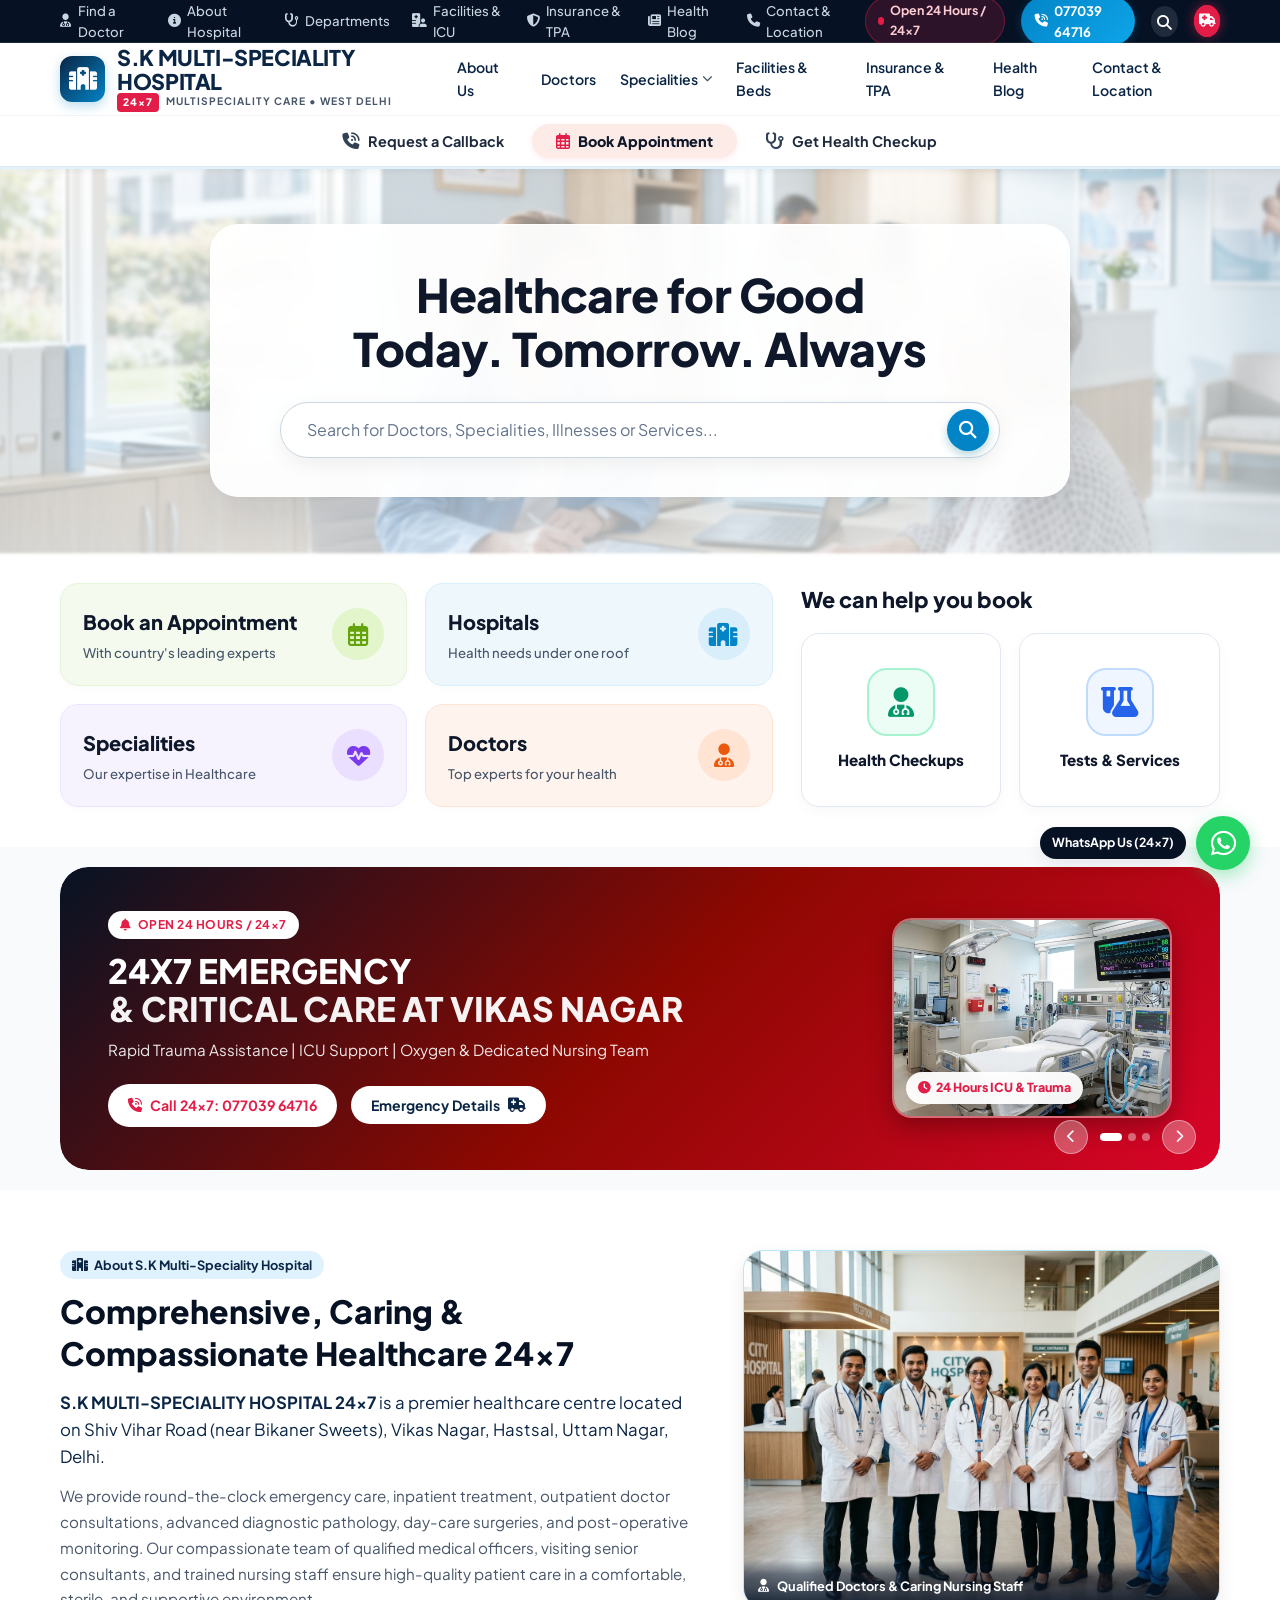
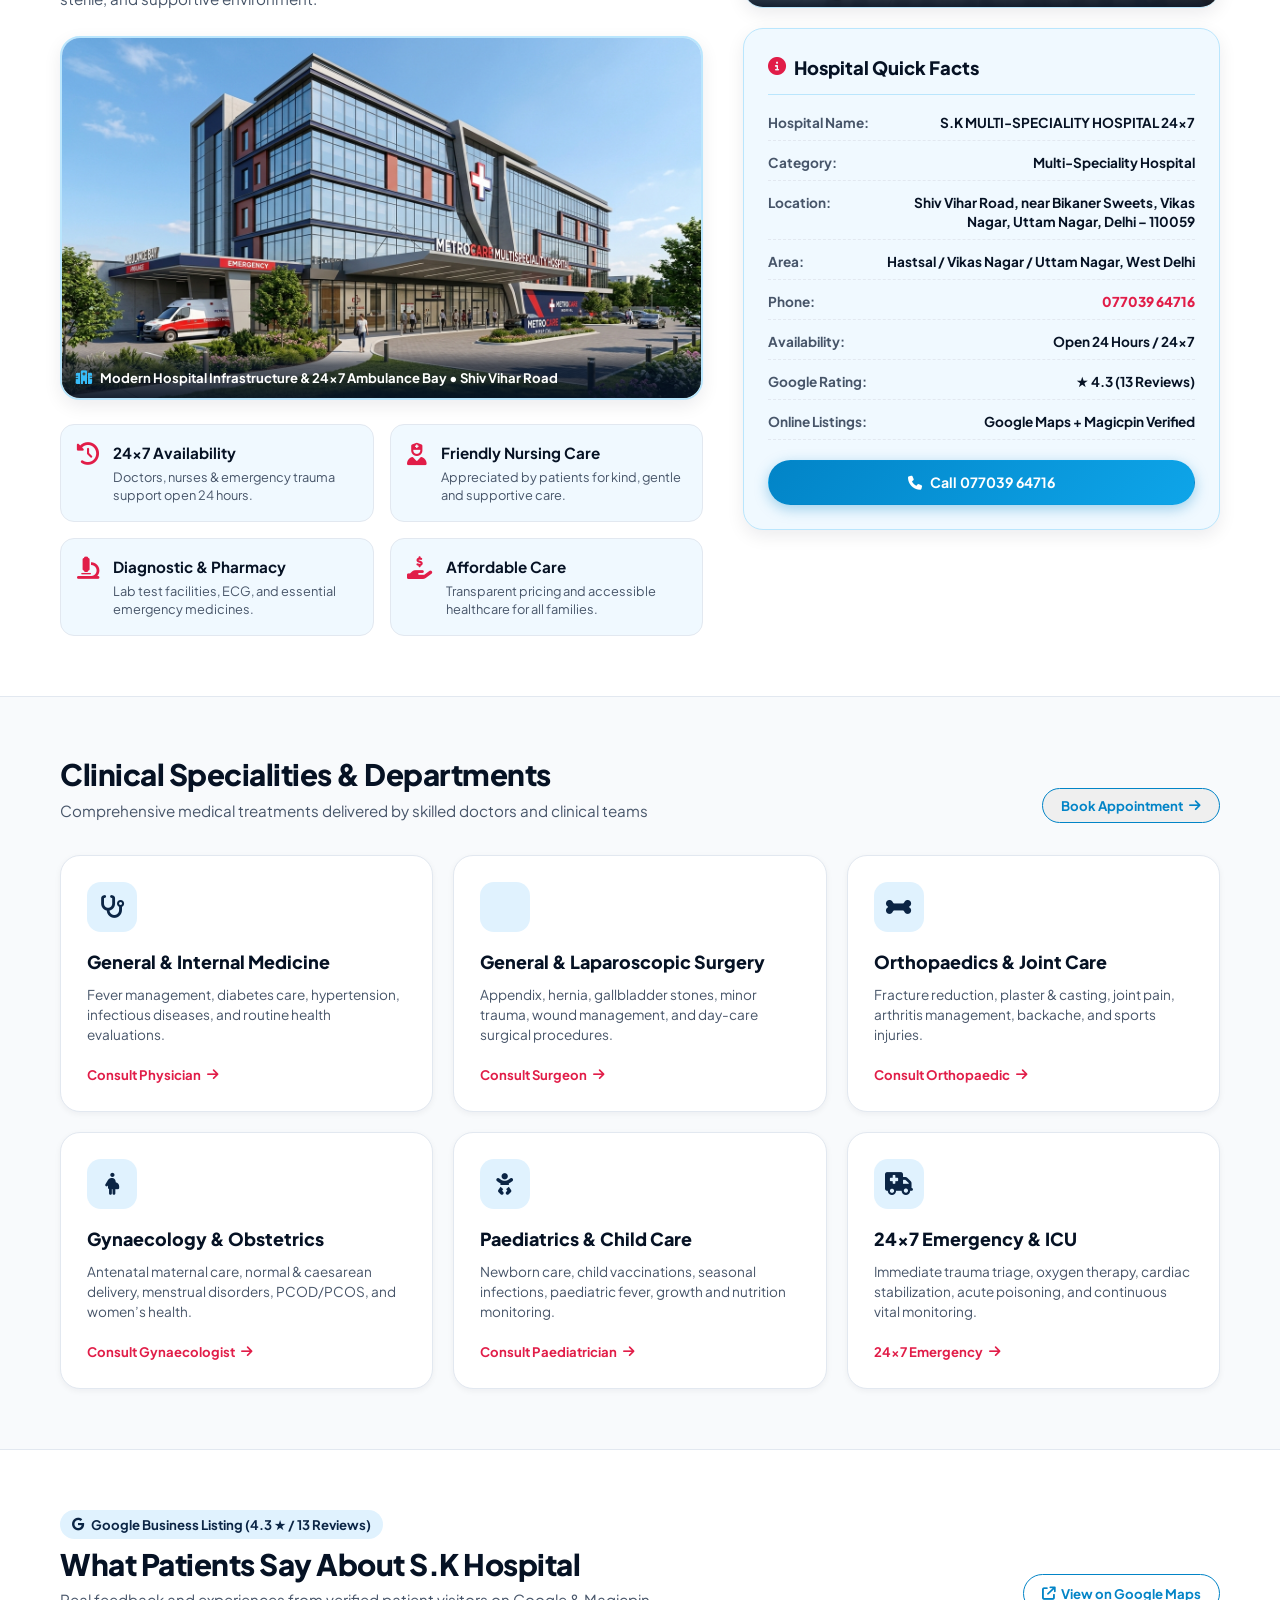
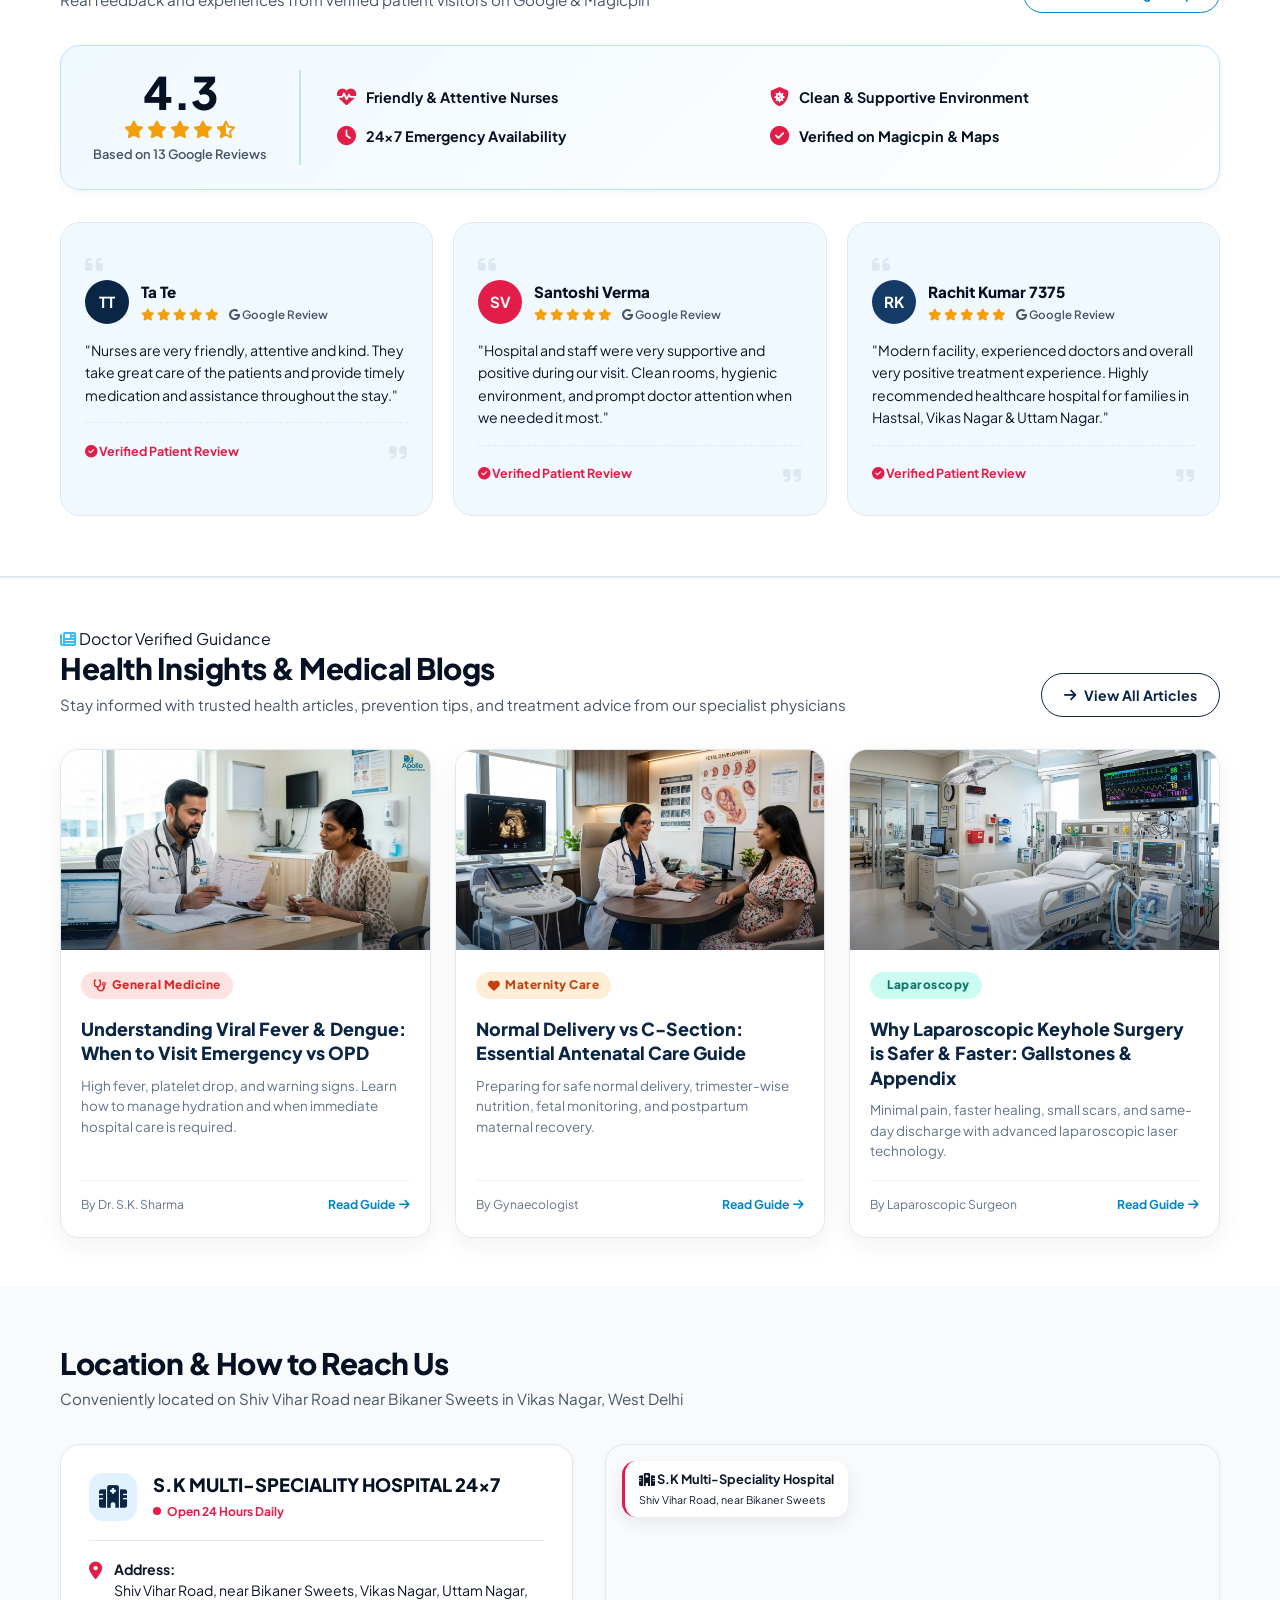
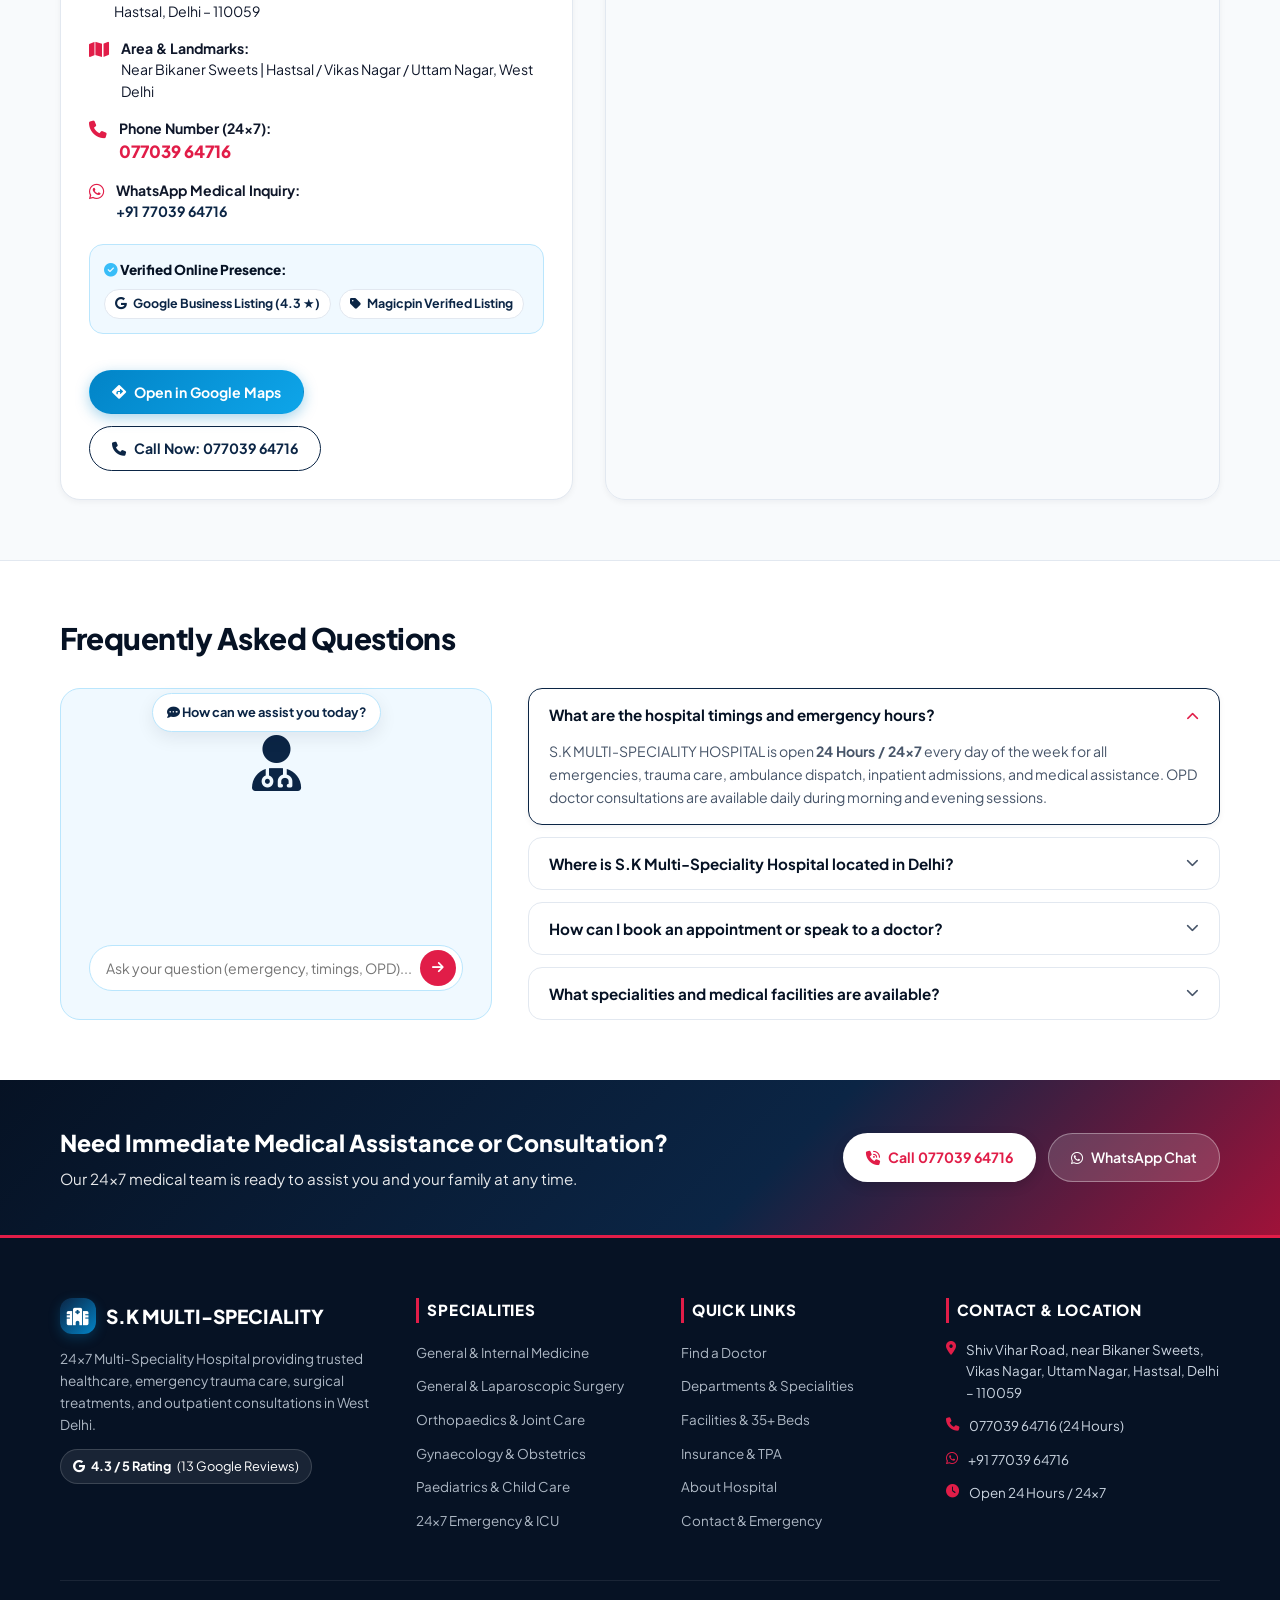
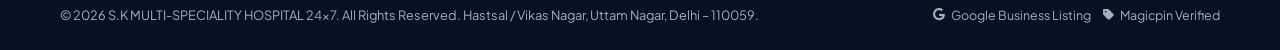
==== commit 31af2187: "update" ====
--- a/index.html
+++ b/index.html
@@ -277,11 +277,11 @@
               <input 
                 type="text" 
                 id="mainSearchInput" 
-                placeholder="Search for Doctors, Specialities and Hospitals" 
+                placeholder="Search for Doctors, Specialities, Illnesses or Services..." 
                 autocomplete="off"
                 oninput="handleSearchInput(this.value)"
                 onfocus="showSearchSuggestions()"
-                onkeydown="if(event.key === 'Enter') executeSearch()"
+                onkeydown="if(event.key === 'Enter') { event.preventDefault(); executeSearch(); }"
               >
               <button class="clear-search-btn" id="clearSearchBtn" onclick="clearSearch()" style="display:none;" title="Clear Search">&times;</button>
               <button class="fortis-search-icon-btn" onclick="executeSearch()" aria-label="Search" title="Search">
@@ -296,16 +296,17 @@
                 <span class="cat-pill" onclick="filterSearchCategory('doctor')">Doctors</span>
                 <span class="cat-pill" onclick="filterSearchCategory('speciality')">Specialities</span>
                 <span class="cat-pill" onclick="filterSearchCategory('service')">24x7 Services</span>
+                <span class="cat-pill" onclick="filterSearchCategory('blog')">Health Blogs</span>
               </div>
               <div class="search-results-list" id="searchResultsList"></div>
               
               <div class="search-popular-tags">
-                <span class="tag-lbl"><i class="fa-solid fa-fire text-red"></i> Popular:</span>
+                <span class="tag-lbl"><i class="fa-solid fa-fire text-red"></i> Trending:</span>
                 <span class="search-tag-chip" onclick="quickSearchTag('General Medicine')">General Physician</span>
+                <span class="search-tag-chip" onclick="quickSearchTag('Dengue')">Dengue & Fever</span>
                 <span class="search-tag-chip" onclick="quickSearchTag('Orthopaedics')">Fracture & Ortho</span>
-                <span class="search-tag-chip" onclick="quickSearchTag('Gynaecology')">Gynaecologist</span>
+                <span class="search-tag-chip" onclick="quickSearchTag('Gynaecology')">Maternity & Delivery</span>
                 <span class="search-tag-chip" onclick="quickSearchTag('Laparoscopic Surgery')">Surgery</span>
-                <span class="search-tag-chip" onclick="quickSearchTag('Emergency')">24x7 Emergency</span>
                 <span class="search-tag-chip" onclick="quickSearchTag('Ayushman')">Ayushman Card</span>
               </div>
             </div>
@@ -814,8 +815,8 @@
           
           <!-- Blog 1: Dengue & Fever -->
           <article class="blog-card">
-            <div class="b-card-media media-red">
-              <i class="fa-solid fa-virus-covid b-card-icon"></i>
+            <div class="b-card-media">
+              <img src="images/blog_fever_dengue.jpg" alt="Viral Fever & Dengue Care">
             </div>
             <div class="b-card-body">
               <span class="blog-tag-badge tag-red"><i class="fa-solid fa-stethoscope"></i> General Medicine</span>
@@ -834,8 +835,8 @@
 
           <!-- Blog 2: Maternity & Normal Delivery -->
           <article class="blog-card">
-            <div class="b-card-media media-red">
-              <i class="fa-solid fa-person-pregnant b-card-icon"></i>
+            <div class="b-card-media">
+              <img src="images/blog_maternity_delivery.jpg" alt="Normal Delivery & Maternity Guide">
             </div>
             <div class="b-card-body">
               <span class="blog-tag-badge tag-peach"><i class="fa-solid fa-heart"></i> Maternity Care</span>
@@ -854,8 +855,8 @@
 
           <!-- Blog 3: Laparoscopic Surgery -->
           <article class="blog-card">
-            <div class="b-card-media media-teal">
-              <i class="fa-solid fa-scissors b-card-icon"></i>
+            <div class="b-card-media">
+              <img src="images/emergency_icu.jpg" alt="Laparoscopic Surgery Benefits">
             </div>
             <div class="b-card-body">
               <span class="blog-tag-badge tag-teal"><i class="fa-solid fa-scalpel"></i> Laparoscopy</span>
--- a/style.css
+++ b/style.css
@@ -1079,7 +1079,7 @@
   position: relative;
   padding: 55px 0 50px 0;
   background: #f8fafc;
-  overflow: hidden;
+  overflow: visible;
 }
 
 .fortis-hero-bg-media {
@@ -1092,11 +1092,12 @@
   filter: blur(1.5px);
   transform: scale(1.03);
   z-index: 1;
+  overflow: hidden;
 }
 
 .fortis-hero-wrapper {
   position: relative;
-  z-index: 2;
+  z-index: 10;
   display: flex;
   justify-content: center;
 }
@@ -1112,6 +1113,8 @@
   text-align: center;
   box-shadow: 0 20px 45px rgba(11, 37, 69, 0.09), 0 2px 10px rgba(0, 0, 0, 0.03);
   border: 1px solid rgba(255, 255, 255, 0.85);
+  position: relative;
+  z-index: 20;
 }
 
 .fortis-hero-title {
@@ -1128,6 +1131,7 @@
   max-width: 720px;
   margin: 0 auto;
   position: relative;
+  z-index: 50;
 }
 
 .fortis-search-bar {
@@ -1215,13 +1219,12 @@
   right: 0;
   width: 100%;
   background: #ffffff;
-  border-radius: 20px;
-  box-shadow: 0 20px 40px rgba(11, 37, 69, 0.16);
-  border: 1px solid #e2e8f0;
-  padding: 16px;
+  border-radius: 22px;
+  box-shadow: 0 25px 50px rgba(11, 37, 69, 0.18), 0 0 0 1px rgba(0, 0, 0, 0.08);
+  padding: 16px 18px;
   display: none;
   text-align: left;
-  z-index: 1000;
+  z-index: 99999;
   box-sizing: border-box;
 }
 
@@ -1230,19 +1233,37 @@
   animation: fadeIn 0.2s ease;
 }
 
+.search-dropdown-topbar {
+  display: flex;
+  align-items: center;
+  justify-content: space-between;
+  margin-bottom: 10px;
+  padding-bottom: 6px;
+  border-bottom: 1px solid #f1f5f9;
+}
+
+.search-status-label {
+  font-size: 0.78rem;
+  font-weight: 700;
+  color: #475569;
+  display: flex;
+  align-items: center;
+  gap: 6px;
+}
+
 .search-category-pills {
   display: flex;
-  gap: 8px;
+  gap: 6px;
   margin-bottom: 12px;
   overflow-x: auto;
-  padding-bottom: 6px;
+  padding-bottom: 4px;
   -webkit-overflow-scrolling: touch;
 }
 
 .cat-pill {
-  font-size: 0.78rem;
+  font-size: 0.76rem;
   font-weight: 700;
-  padding: 6px 14px;
+  padding: 5px 12px;
   border-radius: var(--radius-pill);
   background: #f1f5f9;
   color: #334155;
@@ -1259,30 +1280,35 @@
 }
 
 .search-results-list {
-  max-height: 320px;
+  max-height: 330px;
   overflow-y: auto;
   display: flex;
   flex-direction: column;
   gap: 6px;
   padding-right: 4px;
+  scrollbar-width: thin;
+  scrollbar-color: #cbd5e1 #f8fafc;
 }
 
 .search-result-item {
   display: flex;
   align-items: center;
   justify-content: space-between;
-  padding: 12px 14px;
+  padding: 10px 12px;
   border-radius: 12px;
+  background: #ffffff;
+  border: 1px solid #f1f5f9;
   cursor: pointer;
   transition: all var(--trans-fast);
-  border: 1px solid transparent;
-  gap: 12px;
+  gap: 10px;
+  text-decoration: none;
 }
 
 .search-result-item:hover {
   background: #f8fafc;
   border-color: #cbd5e1;
   transform: translateX(2px);
+  box-shadow: 0 4px 12px rgba(11, 37, 69, 0.05);
 }
 
 .search-item-info {
@@ -1302,7 +1328,7 @@
   display: flex;
   align-items: center;
   justify-content: center;
-  font-size: 1.1rem;
+  font-size: 1.05rem;
   flex-shrink: 0;
 }
 
@@ -1314,6 +1340,16 @@
 .search-item-icon.icon-navy {
   background: #f0f4f8;
   color: #0b2545;
+}
+
+.search-item-icon.icon-purple {
+  background: #faf5ff;
+  color: #7c3aed;
+}
+
+.search-item-icon.icon-amber {
+  background: #fffbeb;
+  color: #d97706;
 }
 
 .search-item-text {
@@ -1325,48 +1361,65 @@
   font-weight: 700;
   font-size: 0.92rem;
   color: #0f172a;
-  line-height: 1.3;
+  line-height: 1.25;
+  white-space: nowrap;
+  overflow: hidden;
+  text-overflow: ellipsis;
+}
+
+.res-main-text mark {
+  background: #fef08a;
+  color: #854d0e;
+  font-weight: 800;
+  padding: 0 2px;
+  border-radius: 3px;
 }
 
 .res-sub-text {
   font-size: 0.76rem;
   color: #64748b;
   margin-top: 2px;
+  white-space: nowrap;
+  overflow: hidden;
+  text-overflow: ellipsis;
 }
 
 .search-item-action {
   flex-shrink: 0;
   display: flex;
   align-items: center;
-  gap: 8px;
+  gap: 6px;
 }
 
 .res-type-badge {
-  font-size: 0.7rem;
+  font-size: 0.68rem;
   font-weight: 700;
-  padding: 4px 10px;
+  padding: 3px 8px;
   border-radius: var(--radius-pill);
   background: #e0f2fe;
   color: #0369a1;
+  white-space: nowrap;
 }
 
 .search-quick-book-btn {
-  font-size: 0.75rem;
+  font-size: 0.72rem;
   font-weight: 700;
   background: var(--teal-primary);
   color: #ffffff;
   border: none;
   border-radius: var(--radius-pill);
-  padding: 6px 14px;
+  padding: 5px 11px;
   cursor: pointer;
   display: flex;
   align-items: center;
   gap: 4px;
   transition: all var(--trans-fast);
+  white-space: nowrap;
 }
 
 .search-quick-book-btn:hover {
   background: var(--teal-hover);
+  transform: scale(1.04);
 }
 
 .search-popular-tags {
@@ -1374,13 +1427,13 @@
   align-items: center;
   gap: 6px;
   flex-wrap: wrap;
-  padding: 10px 14px 4px 14px;
+  padding: 10px 4px 2px 4px;
   border-top: 1px solid #f1f5f9;
   margin-top: 8px;
 }
 
 .search-popular-tags span.tag-lbl {
-  font-size: 0.75rem;
+  font-size: 0.74rem;
   font-weight: 800;
   color: #64748b;
 }
@@ -5289,7 +5342,7 @@
 
 .featured-img-wrap {
   position: relative;
-  background: linear-gradient(135deg, #0b2545 0%, #007791 100%);
+  background: #0b2545;
   display: flex;
   align-items: center;
   justify-content: center;
@@ -5301,6 +5354,12 @@
   width: 100%;
   height: 100%;
   object-fit: cover;
+  transition: transform 0.5s ease;
+  display: block;
+}
+
+.blog-featured-card:hover .featured-img-wrap img {
+  transform: scale(1.05);
 }
 
 .featured-art-icon {
@@ -5423,24 +5482,57 @@
 }
 
 .b-card-media {
-  height: 180px;
+  height: 200px;
   position: relative;
-  background: linear-gradient(135deg, #0b2545 0%, #007791 100%);
+  background: #0b2545;
   display: flex;
   align-items: center;
   justify-content: center;
   overflow: hidden;
 }
 
-.b-card-media.media-red { background: linear-gradient(135deg, #881337 0%, #e11d48 100%); }
-.b-card-media.media-teal { background: linear-gradient(135deg, #134e5e 0%, #71b280 100%); }
-.b-card-media.media-purple { background: linear-gradient(135deg, #3b0764 0%, #7e22ce 100%); }
-.b-card-media.media-blue { background: linear-gradient(135deg, #0c4a6e 0%, #0284c7 100%); }
-.b-card-media.media-navy { background: linear-gradient(135deg, #022c43 0%, #053f5c 100%); }
-
-.b-card-icon {
-  font-size: 3.2rem;
-  color: rgba(255, 255, 255, 0.88);
+.b-card-media img {
+  width: 100%;
+  height: 100%;
+  object-fit: cover;
+  transition: transform 0.5s ease;
+  display: block;
+}
+
+.blog-card:hover .b-card-media img {
+  transform: scale(1.08);
+}
+
+.b-card-media::after {
+  content: '';
+  position: absolute;
+  inset: 0;
+  background: linear-gradient(180deg, rgba(0,0,0,0) 50%, rgba(11, 37, 69, 0.35) 100%);
+  pointer-events: none;
+}
+
+.article-hero-cover-wrap {
+  width: 100%;
+  height: 380px;
+  border-radius: 20px;
+  overflow: hidden;
+  margin-bottom: 30px;
+  box-shadow: 0 10px 30px rgba(11, 37, 69, 0.1);
+  border: 1.5px solid #e2e8f0;
+}
+
+.article-hero-cover-wrap img {
+  width: 100%;
+  height: 100%;
+  object-fit: cover;
+}
+
+@media (max-width: 768px) {
+  .article-hero-cover-wrap {
+    height: 220px;
+    border-radius: 14px;
+    margin-bottom: 20px;
+  }
 }
 
 .b-card-body {
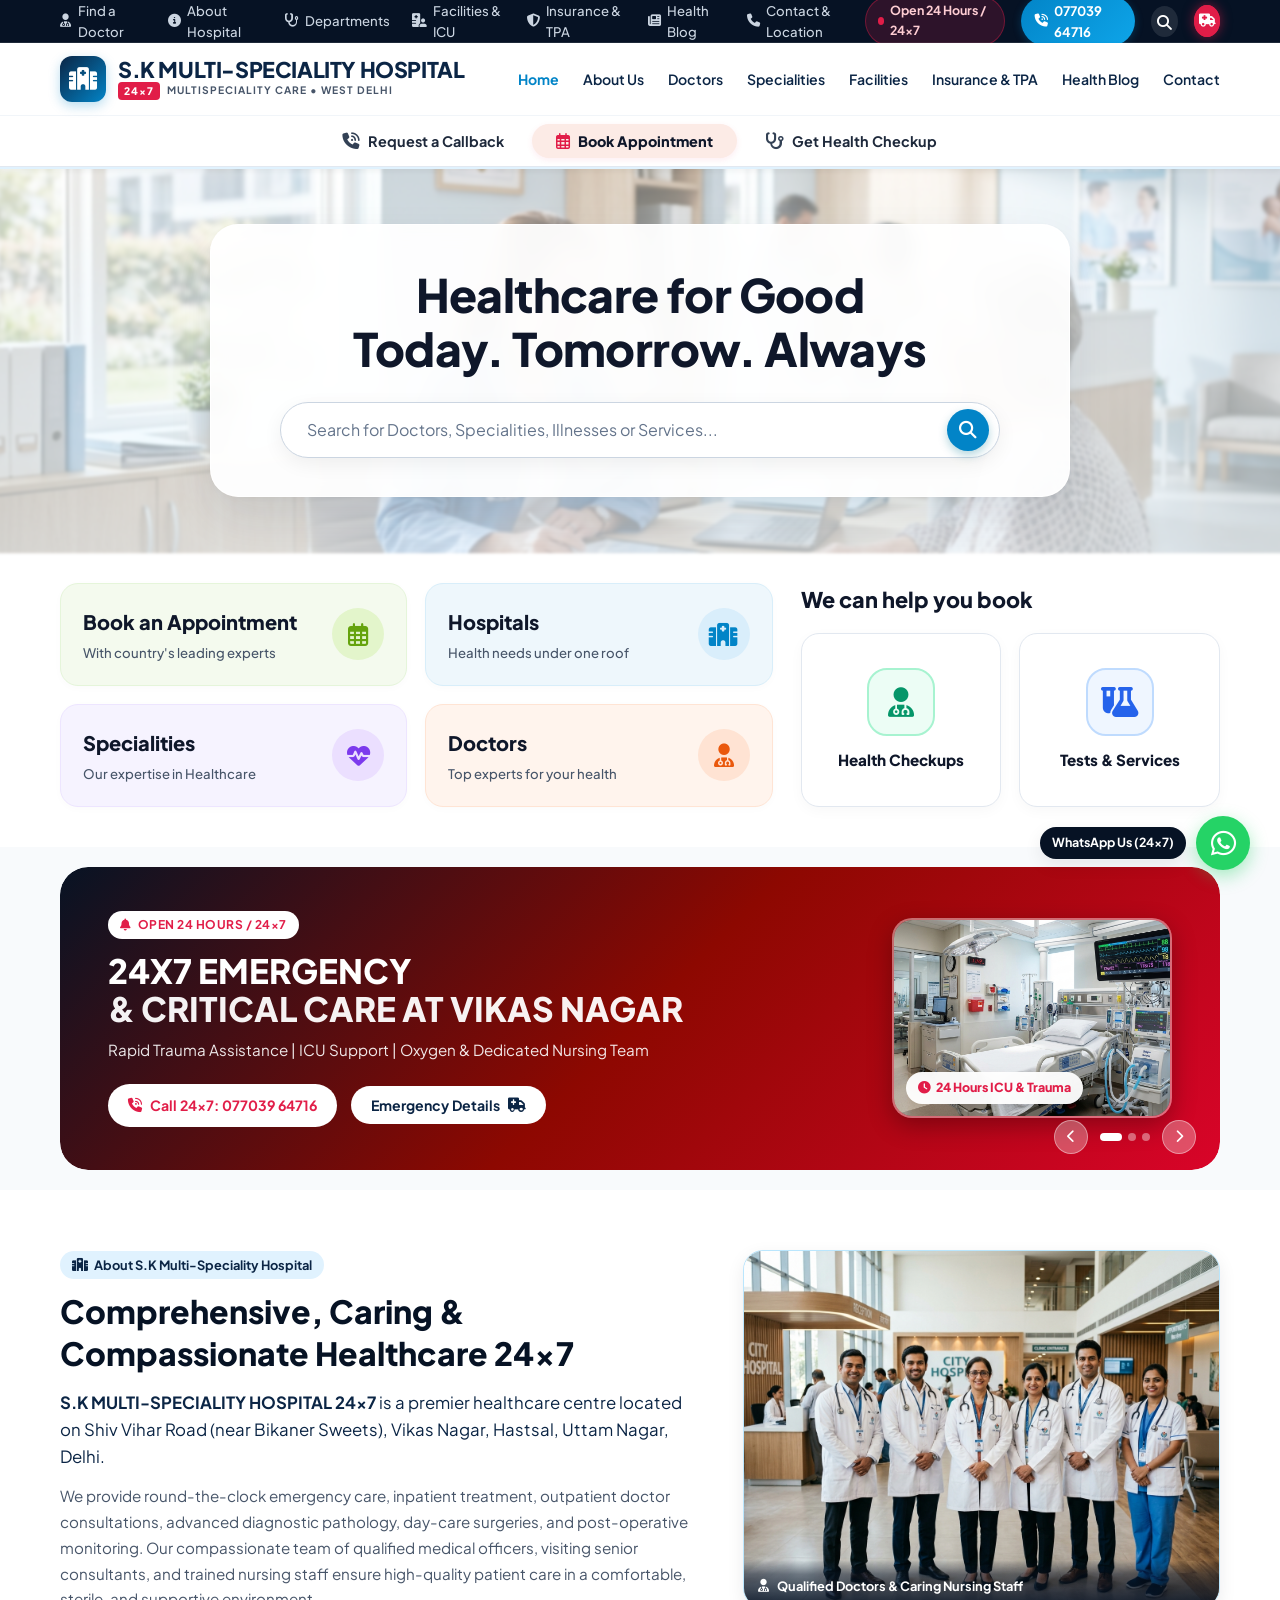
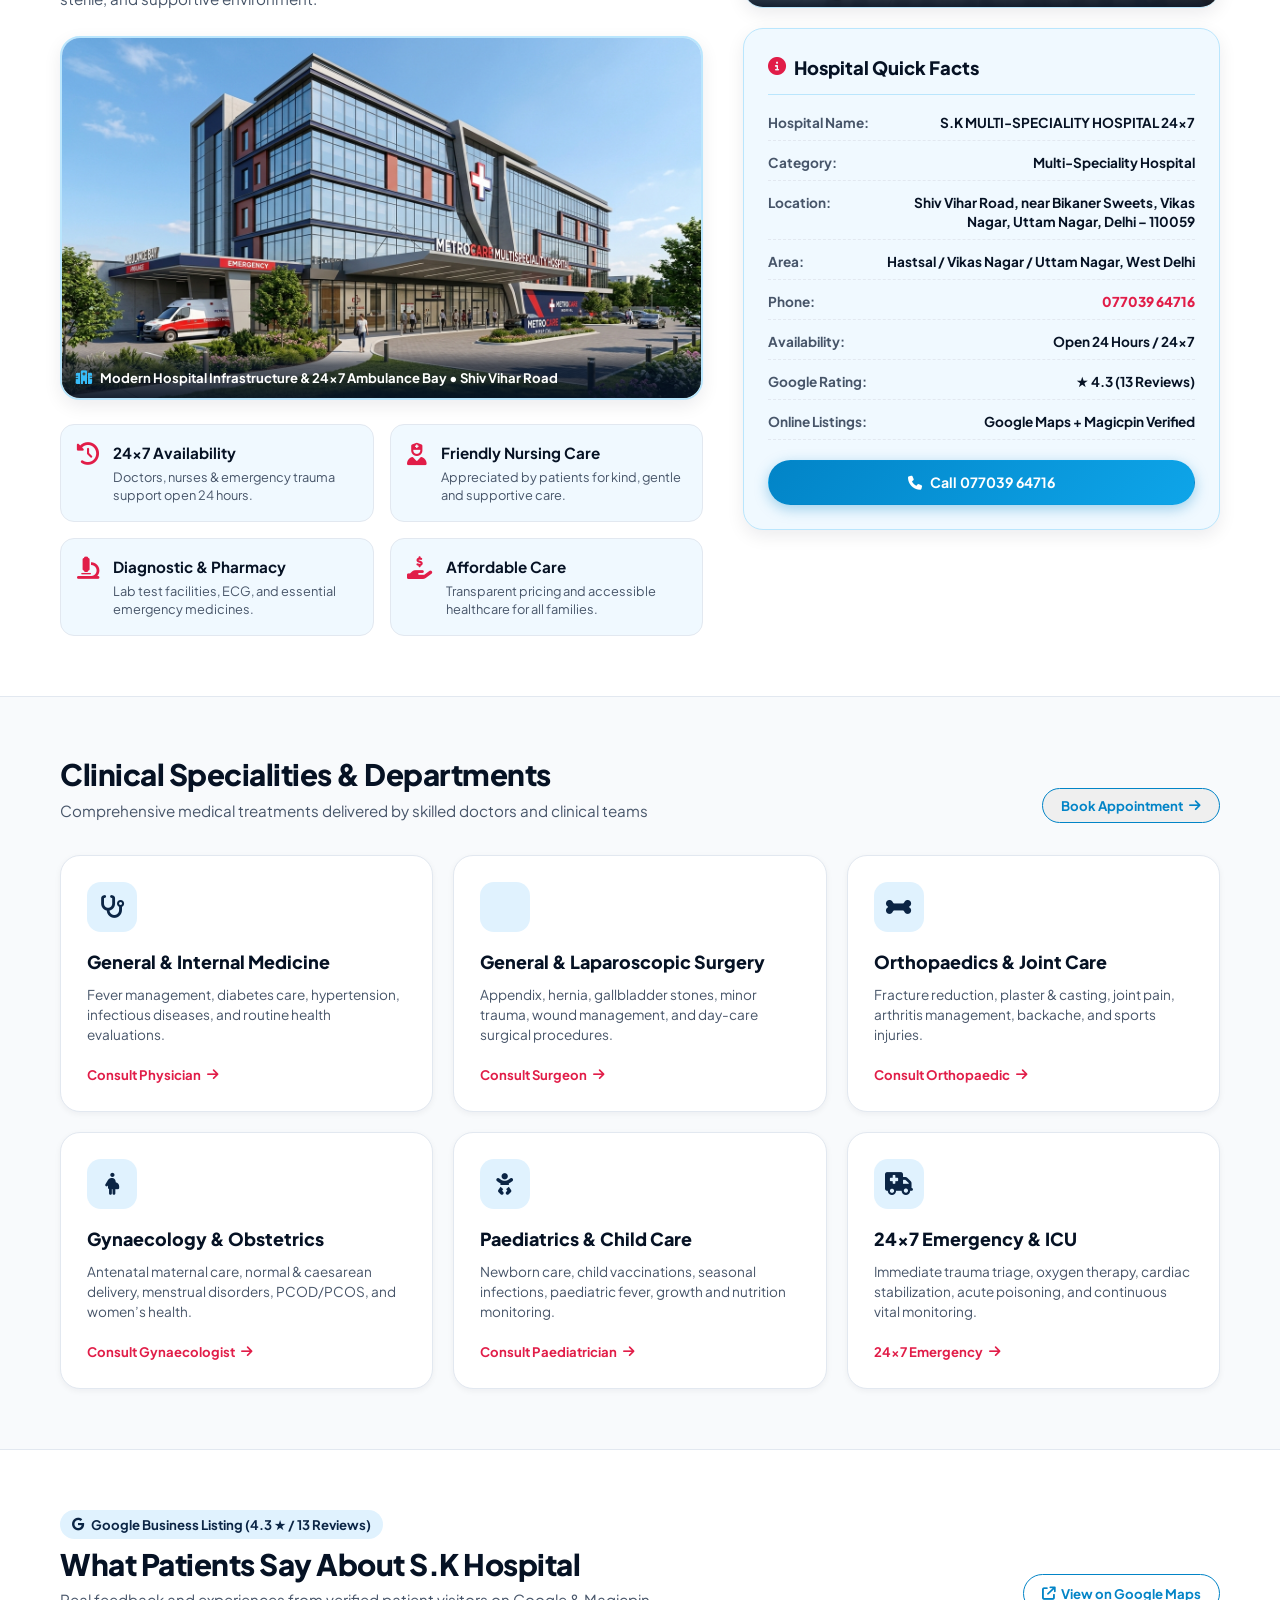
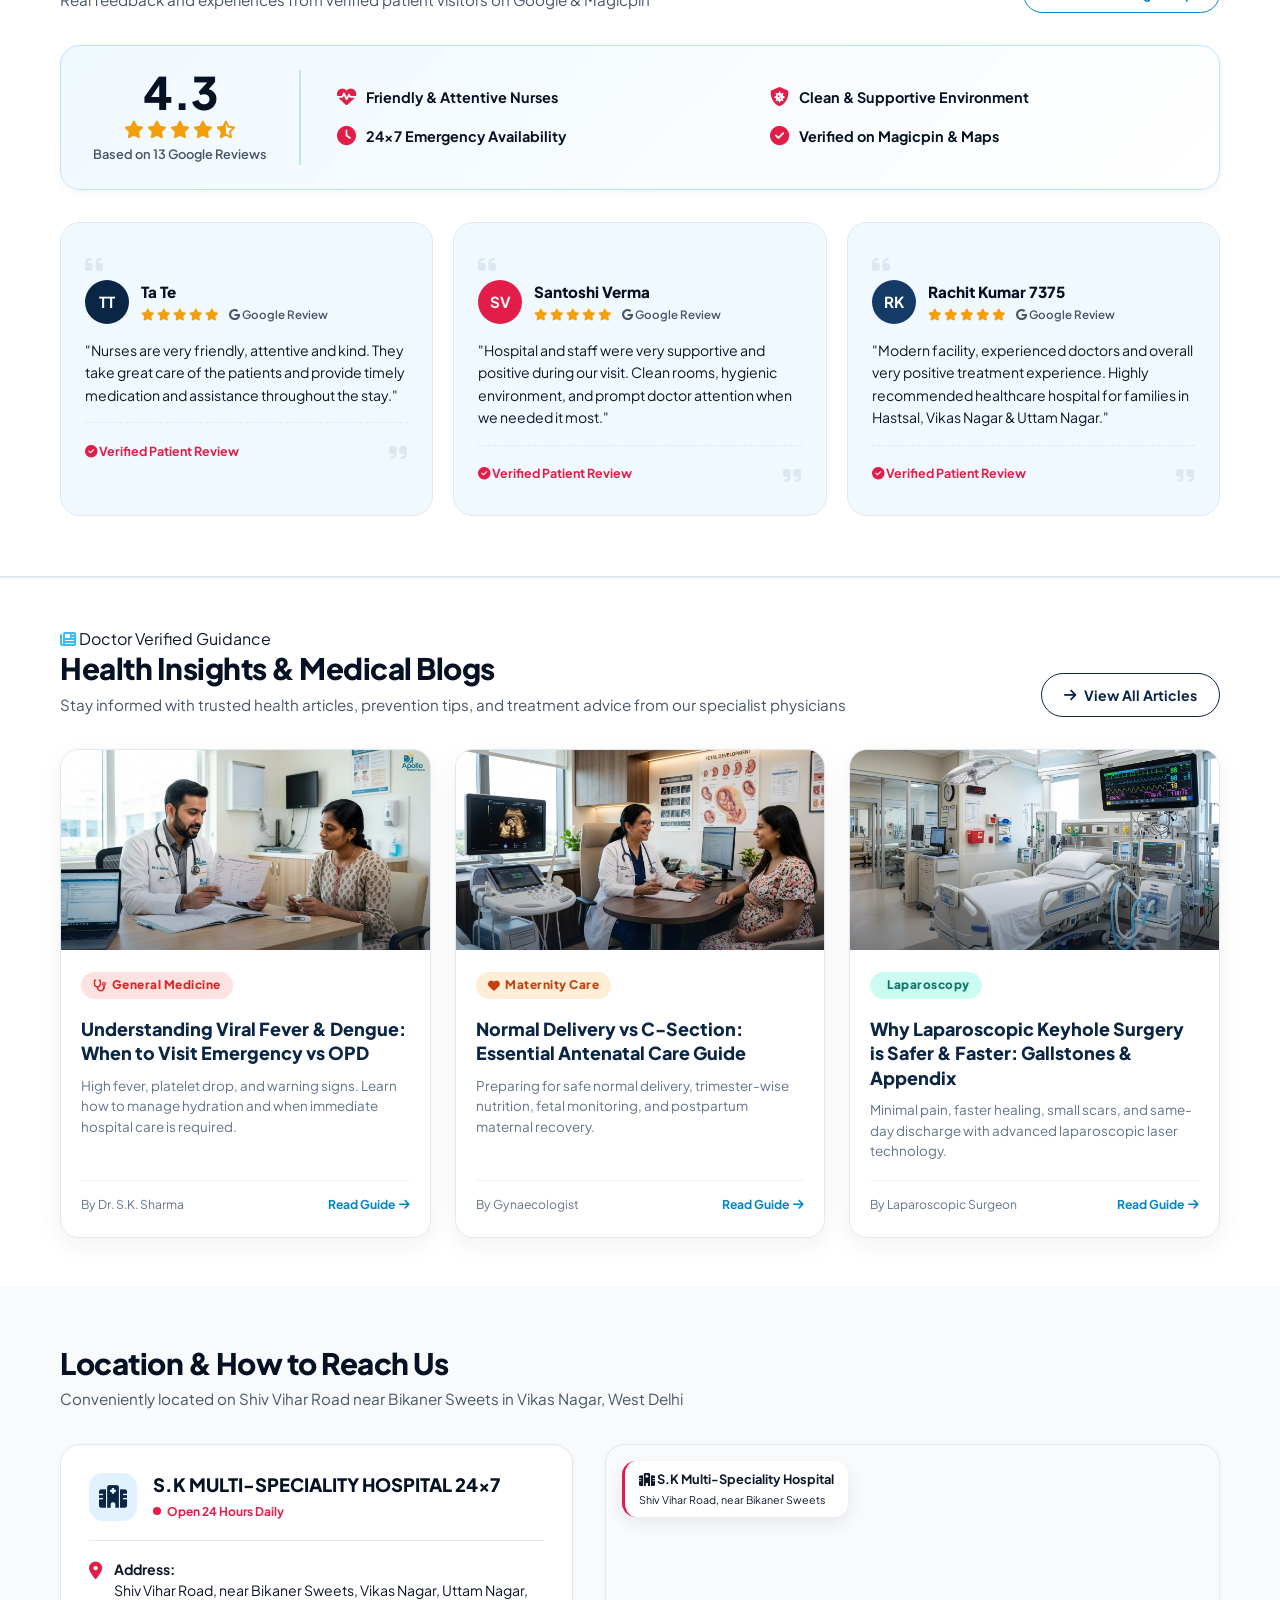
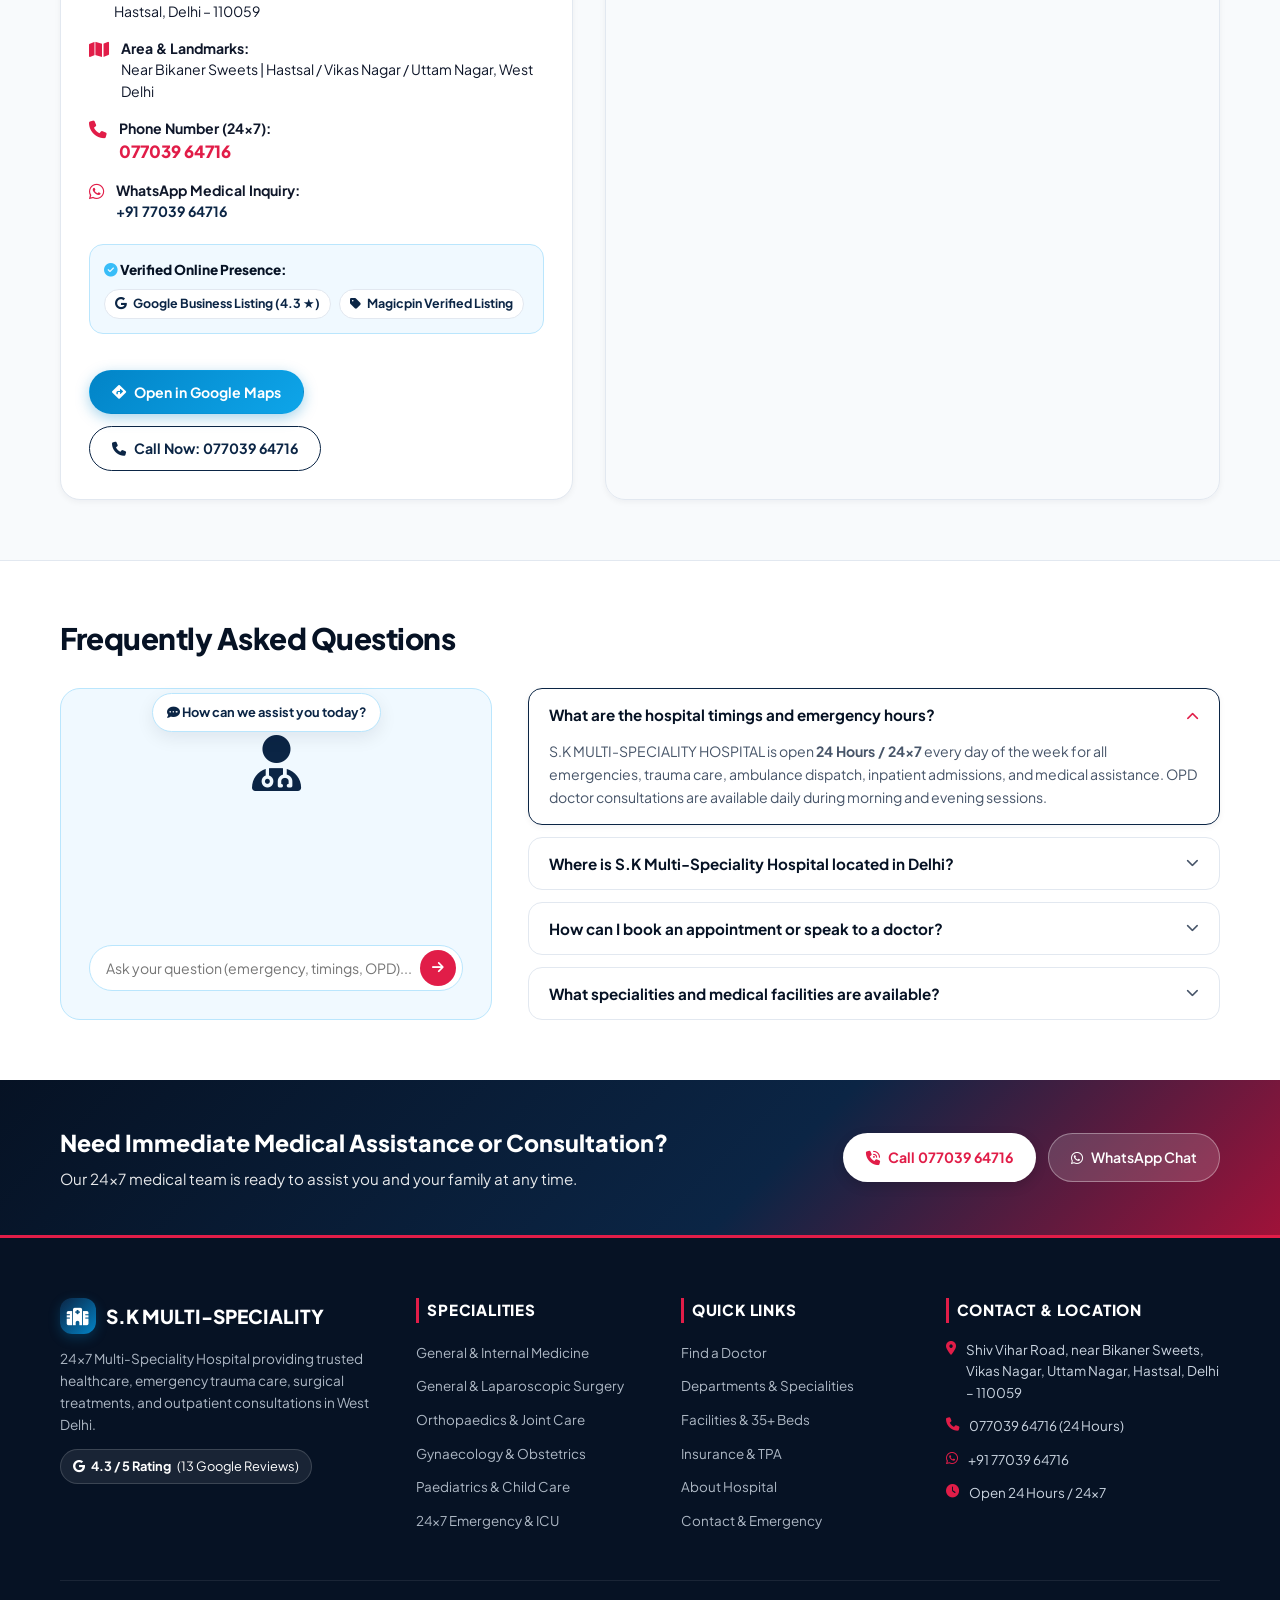
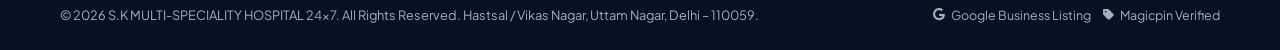
==== commit 93eca700: "update" ====
--- a/index.html
+++ b/index.html
@@ -87,31 +87,14 @@
       <!-- Desktop Nav Menu -->
       <nav class="desktop-nav" id="desktopNav">
         <ul class="nav-list">
+          <li><a href="index.html" style="color: var(--teal-primary); font-weight:700;">Home</a></li>
           <li><a href="about.html">About Us</a></li>
           <li><a href="doctors.html">Doctors</a></li>
-          <li class="has-dropdown">
-            <a href="departments.html">Specialities <i class="fa-solid fa-chevron-down nav-arrow"></i></a>
-            <div class="nav-dropdown mega-menu">
-              <div class="mega-column">
-                <h4>Core Medical Specialities</h4>
-                <a href="departments.html#general-medicine"><i class="fa-solid fa-user-doctor text-navy"></i> General & Internal Medicine</a>
-                <a href="departments.html#surgery"><i class="fa-solid fa-scalpel text-red"></i> General & Laparoscopic Surgery</a>
-                <a href="departments.html#ortho"><i class="fa-solid fa-bone text-navy"></i> Orthopaedics & Trauma Care</a>
-                <a href="departments.html#gynae"><i class="fa-solid fa-person-pregnant text-red"></i> Gynaecology & Obstetrics</a>
-              </div>
-              <div class="mega-column">
-                <h4>Emergency & Hospital Care</h4>
-                <a href="departments.html#emergency-icu"><i class="fa-solid fa-truck-medical text-red"></i> 24x7 Emergency & ICU Care</a>
-                <a href="departments.html#paediatrics"><i class="fa-solid fa-baby text-navy"></i> Paediatrics & Child Care</a>
-                <a href="facilities.html#diagnostics"><i class="fa-solid fa-microscope text-teal"></i> Pathology & Diagnostics</a>
-                <a href="facilities.html#beds"><i class="fa-solid fa-hospital text-navy"></i> 35+ Inpatient Beds & OT</a>
-              </div>
-            </div>
-          </li>
-          <li><a href="facilities.html">Facilities & Beds</a></li>
+          <li><a href="departments.html">Specialities</a></li>
+          <li><a href="facilities.html">Facilities</a></li>
           <li><a href="insurance-packages.html">Insurance & TPA</a></li>
           <li><a href="blog.html">Health Blog</a></li>
-          <li><a href="contact.html">Contact & Location</a></li>
+          <li><a href="contact.html">Contact</a></li>
         </ul>
       </nav>
     </div>
